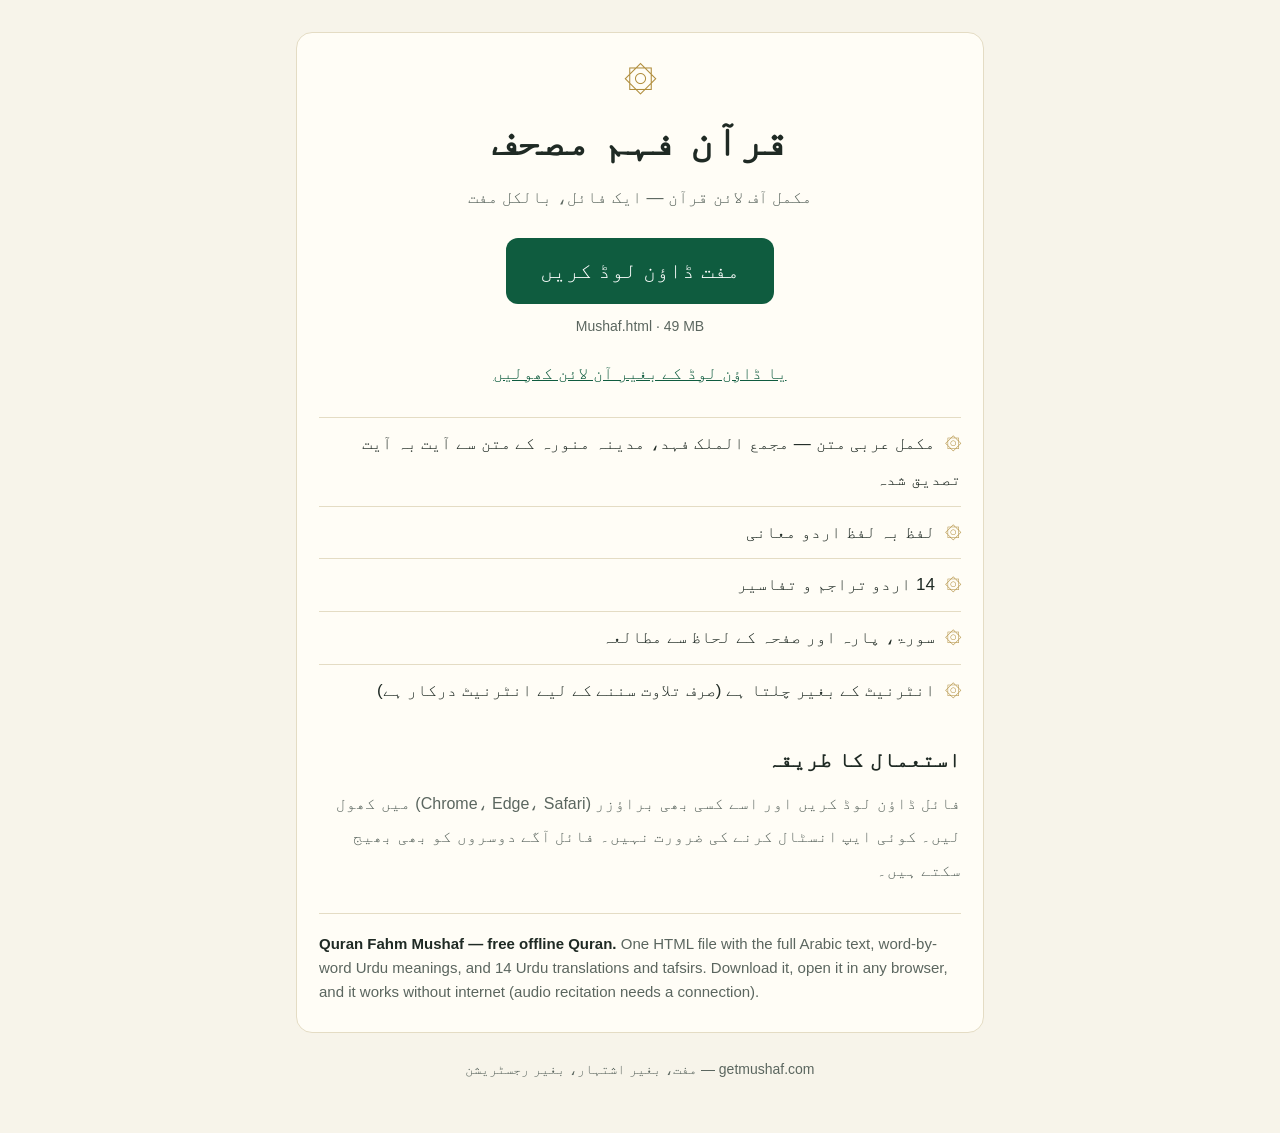
==== index.html @ 1635c7e1 "Publish Quran Fahm Mushaf site" ====
<!doctype html>
<html lang="ur" dir="rtl">
<head>
<meta charset="utf-8">
<meta name="viewport" content="width=device-width, initial-scale=1">
<title>قرآن فہم مصحف — مفت ڈاؤن لوڈ | Get Mushaf</title>
<meta name="description" content="مکمل آف لائن قرآن: عربی متن، لفظ بہ لفظ اردو معانی، اور 14 اردو تراجم و تفاسیر۔ ایک فائل، بالکل مفت۔ Free offline Quran Mushaf with Urdu word-by-word meanings and translations.">
<meta property="og:title" content="قرآن فہم مصحف — مفت ڈاؤن لوڈ">
<meta property="og:description" content="مکمل آف لائن قرآن: عربی متن، لفظ بہ لفظ اردو معانی، 14 تراجم و تفاسیر۔ ایک فائل، بالکل مفت۔">
<meta property="og:url" content="https://getmushaf.com/">
<style>
  :root { --bg:#f7f4ea; --card:#fffdf6; --ink:#1f2a24; --muted:#5b665f; --green:#0f5c3f; --green-d:#0a4530; --gold:#b08d3c; --line:#e4dcc4; }
  @media (prefers-color-scheme: dark) {
    :root { --bg:#0f1512; --card:#17201b; --ink:#ecebe3; --muted:#a3ada6; --green:#2f9a6e; --green-d:#268059; --gold:#d1b064; --line:#2a352f; }
  }
  * { box-sizing: border-box; }
  body { margin:0; background:var(--bg); color:var(--ink); font-family:"Noto Nastaliq Urdu","Jameel Noori Nastaleeq","Segoe UI",Tahoma,sans-serif; line-height:2.1; }
  main { max-width:720px; margin:0 auto; padding:32px 16px 48px; }
  .card { background:var(--card); border:1px solid var(--line); border-radius:16px; padding:28px 22px; text-align:center; }
  .mark { color:var(--gold); font-size:34px; line-height:1; }
  h1 { font-size:clamp(28px,6vw,42px); margin:10px 0 4px; line-height:1.7; }
  .sub { color:var(--muted); margin:0 0 22px; font-size:17px; }
  .btn { display:inline-block; background:var(--green); color:#fff; text-decoration:none; font-size:22px; padding:10px 34px; border-radius:12px; }
  .btn:hover, .btn:focus { background:var(--green-d); }
  .alt { display:block; margin-top:14px; color:var(--green); font-size:17px; }
  .size { color:var(--muted); font-size:14px; margin-top:8px; font-family:"Segoe UI",Tahoma,sans-serif; direction:ltr; }
  ul { list-style:none; padding:0; margin:26px 0 0; text-align:right; }
  li { padding:8px 0; border-top:1px solid var(--line); font-size:17px; }
  li::before { content:"۞"; color:var(--gold); margin-inline-end:10px; }
  .how { margin-top:22px; text-align:right; }
  .how h2 { font-size:21px; margin:0 0 4px; }
  .how p { margin:0; color:var(--muted); font-size:16px; }
  .en { direction:ltr; text-align:left; font-family:"Segoe UI",Tahoma,sans-serif; line-height:1.6; color:var(--muted); font-size:15px; margin-top:26px; border-top:1px solid var(--line); padding-top:18px; }
  .en strong { color:var(--ink); }
  footer { text-align:center; color:var(--muted); font-size:14px; margin-top:22px; }
</style>
</head>
<body>
<main>
  <div class="card">
    <div class="mark">۞</div>
    <h1>قرآن فہم مصحف</h1>
    <p class="sub">مکمل آف لائن قرآن — ایک فائل، بالکل مفت</p>

    <a class="btn" href="Mushaf.html" download="Mushaf.html">مفت ڈاؤن لوڈ کریں</a>
    <div class="size">Mushaf.html · 49 MB</div>
    <a class="alt" href="Mushaf.html">یا ڈاؤن لوڈ کے بغیر آن لائن کھولیں</a>

    <ul>
      <li>مکمل عربی متن — مجمع الملک فہد، مدینہ منورہ کے متن سے آیت بہ آیت تصدیق شدہ</li>
      <li>لفظ بہ لفظ اردو معانی</li>
      <li>14 اردو تراجم و تفاسیر</li>
      <li>سورۃ، پارہ اور صفحہ کے لحاظ سے مطالعہ</li>
      <li>انٹرنیٹ کے بغیر چلتا ہے (صرف تلاوت سننے کے لیے انٹرنیٹ درکار ہے)</li>
    </ul>

    <div class="how">
      <h2>استعمال کا طریقہ</h2>
      <p>فائل ڈاؤن لوڈ کریں اور اسے کسی بھی براؤزر (Chrome، Edge، Safari) میں کھول لیں۔ کوئی ایپ انسٹال کرنے کی ضرورت نہیں۔ فائل آگے دوسروں کو بھی بھیج سکتے ہیں۔</p>
    </div>

    <div class="en">
      <strong>Quran Fahm Mushaf — free offline Quran.</strong>
      One HTML file with the full Arabic text, word-by-word Urdu meanings, and 14 Urdu translations and tafsirs.
      Download it, open it in any browser, and it works without internet (audio recitation needs a connection).
    </div>
  </div>
  <footer>getmushaf.com — مفت، بغیر اشتہار، بغیر رجسٹریشن</footer>
</main>
</body>
</html>
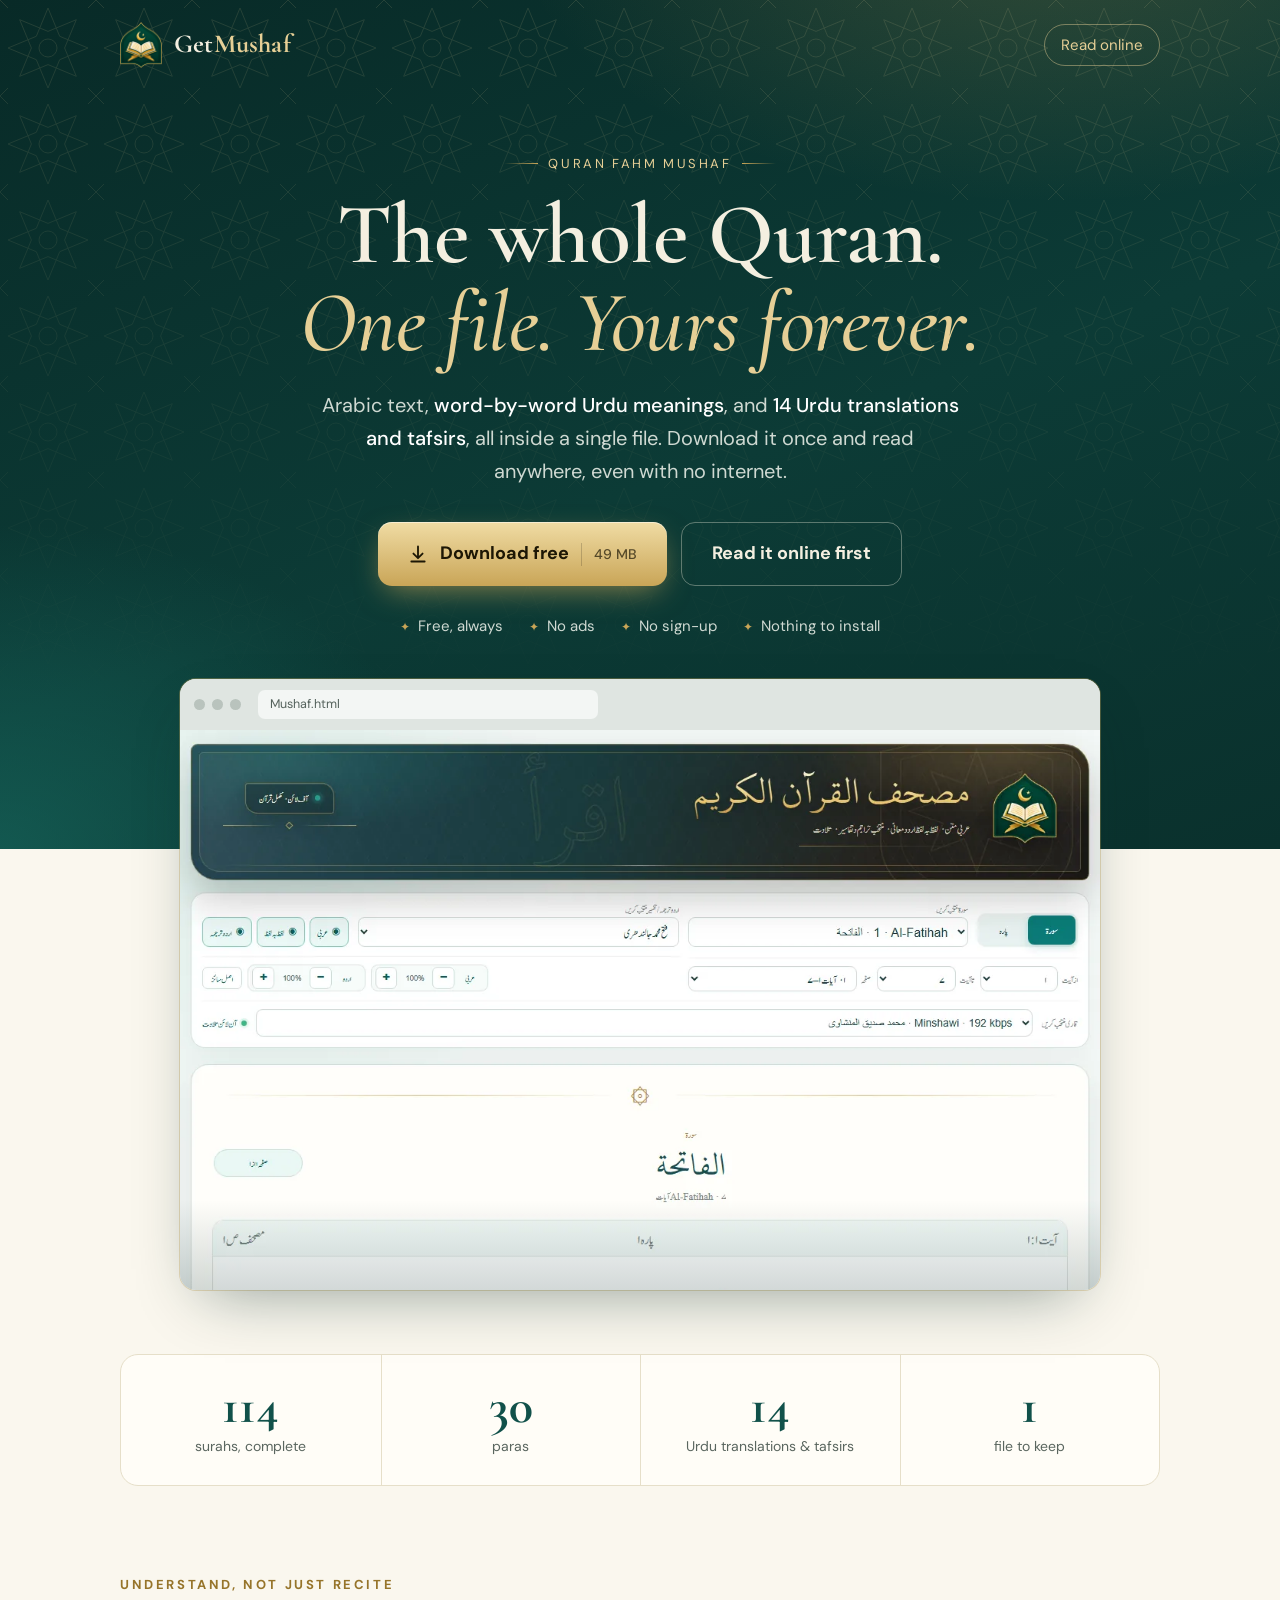
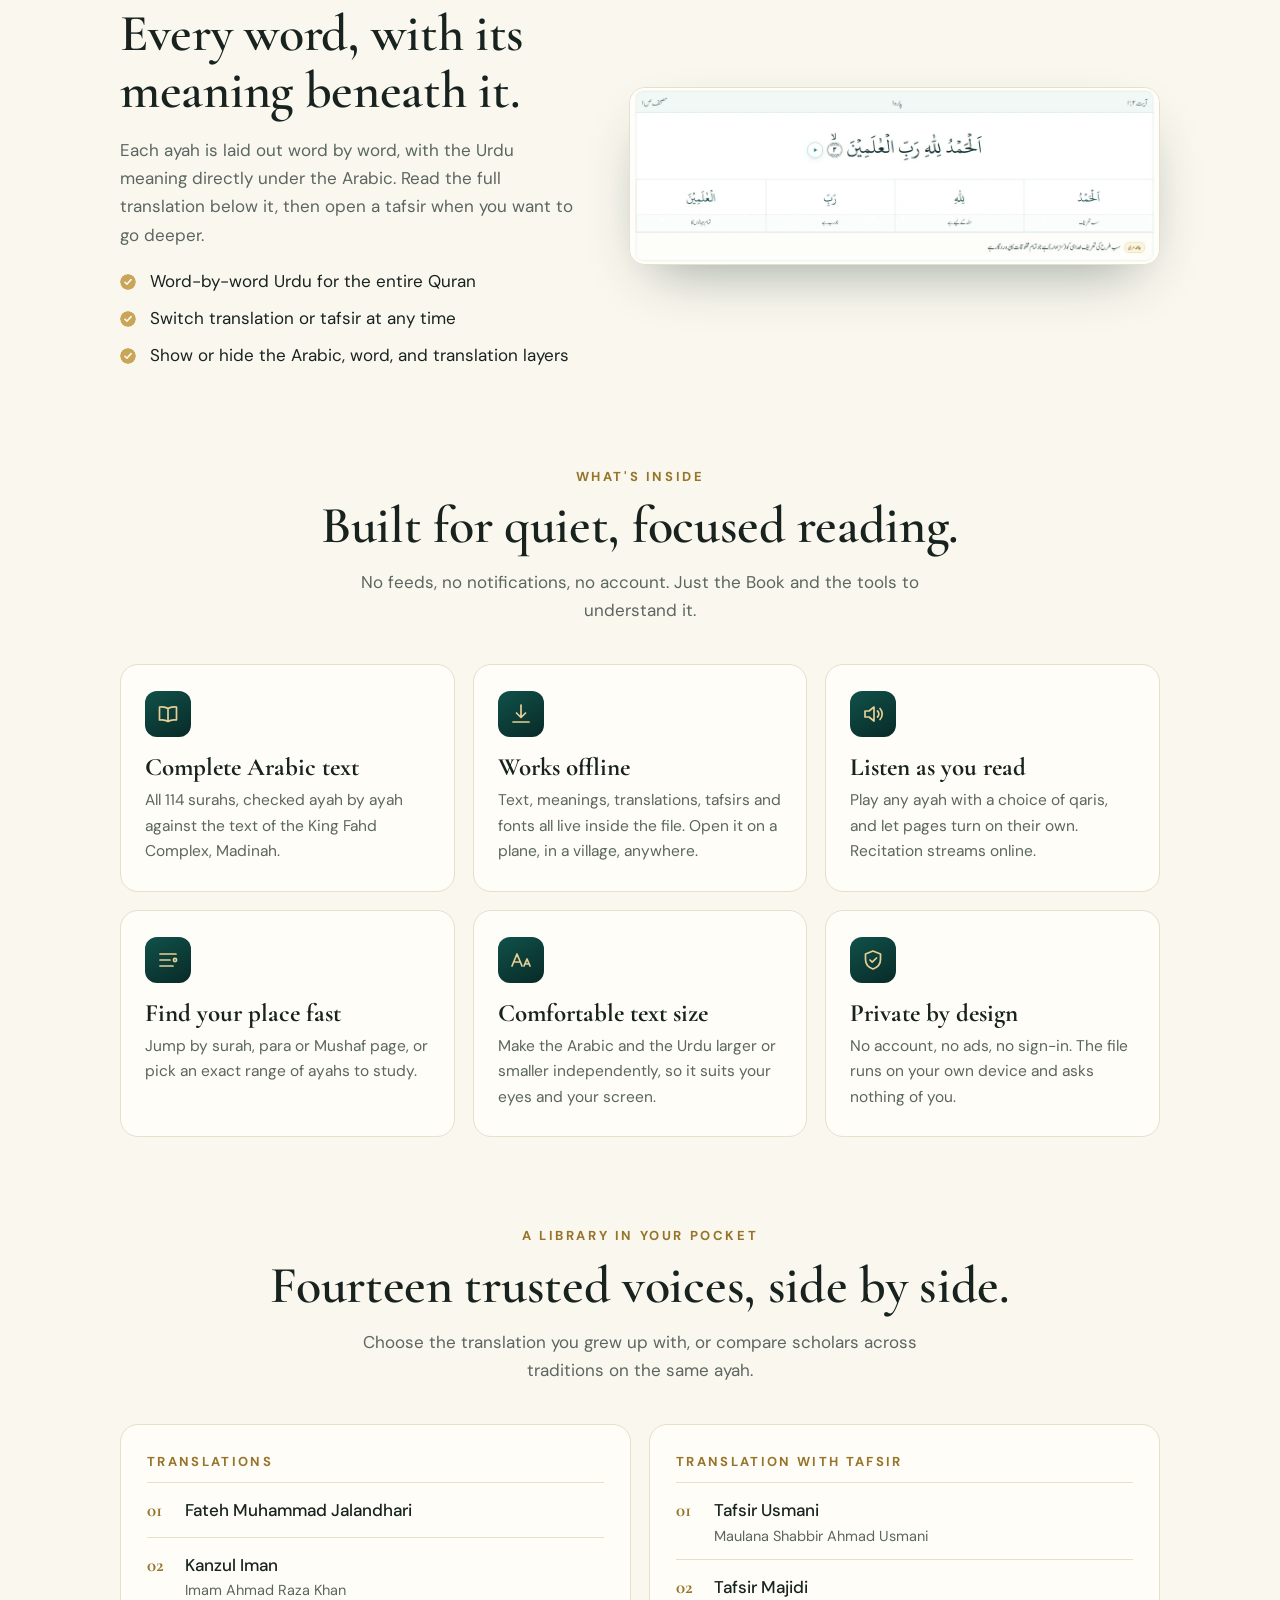
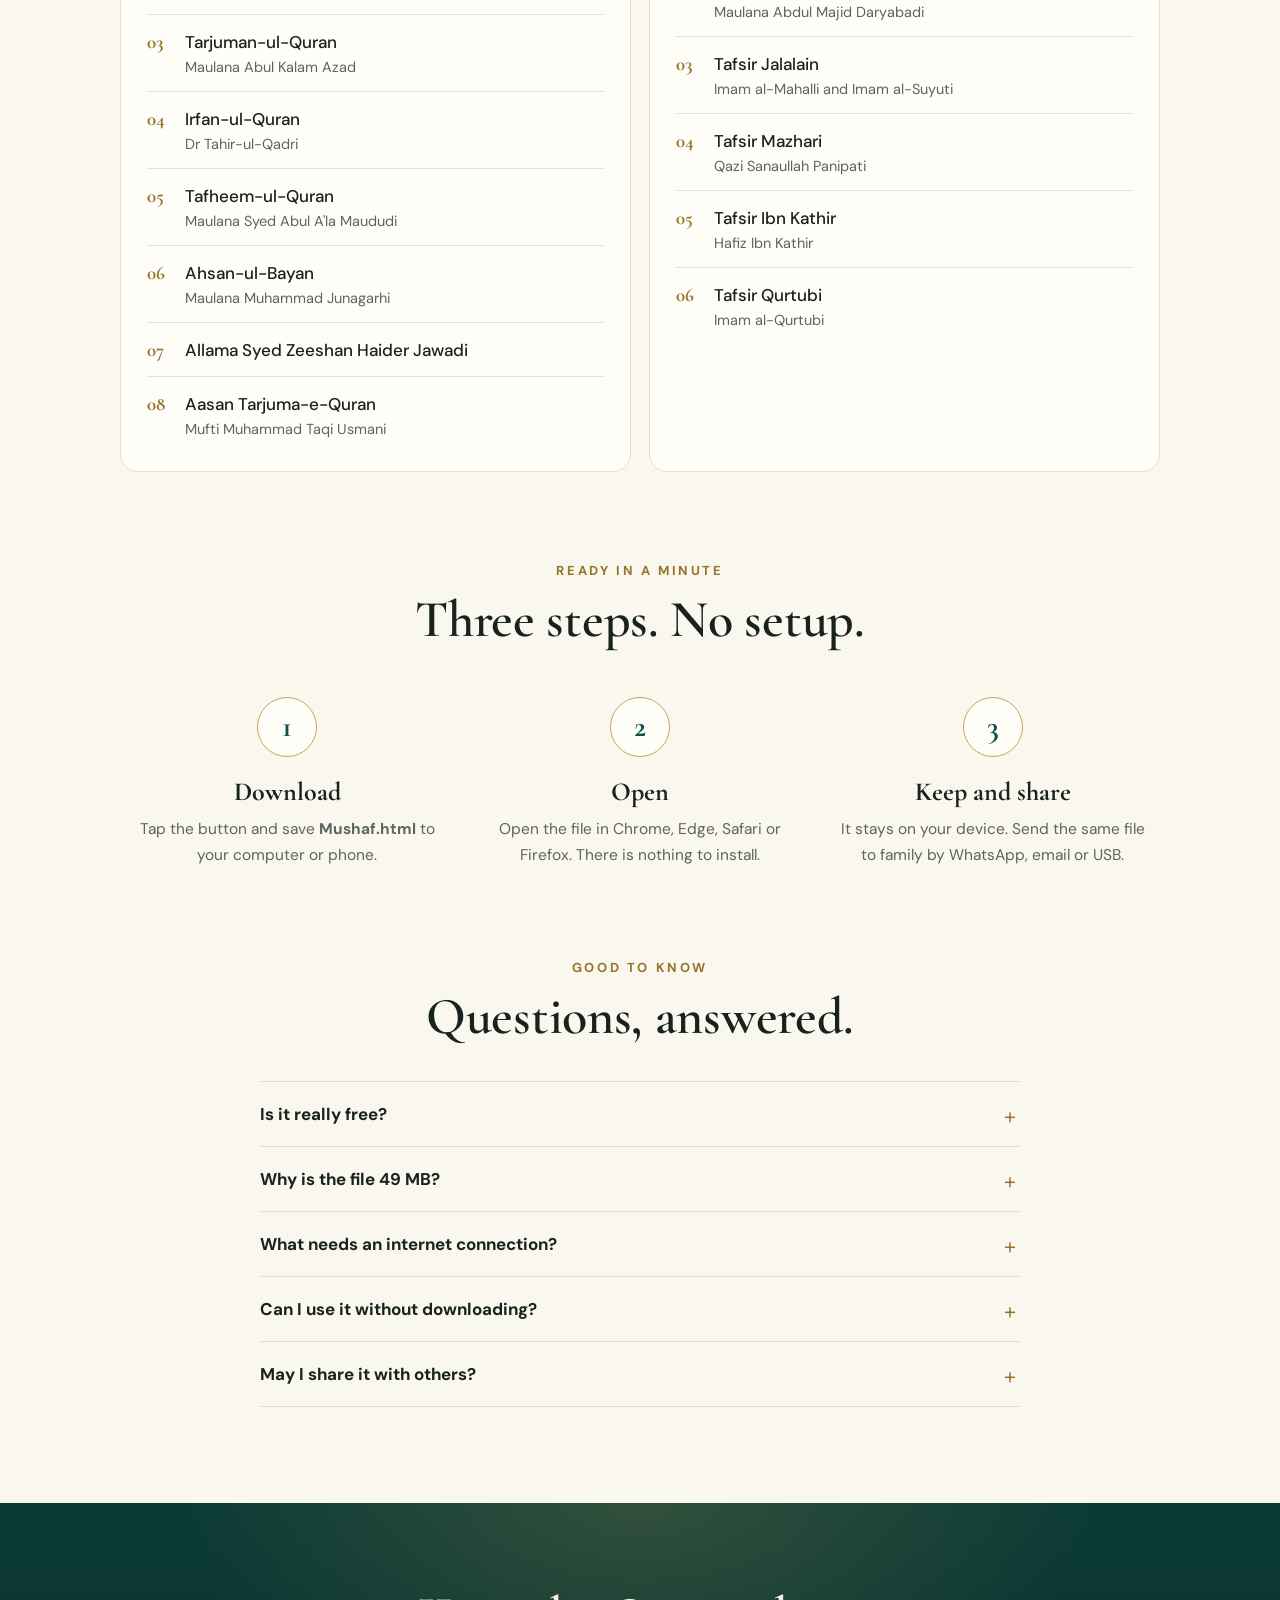
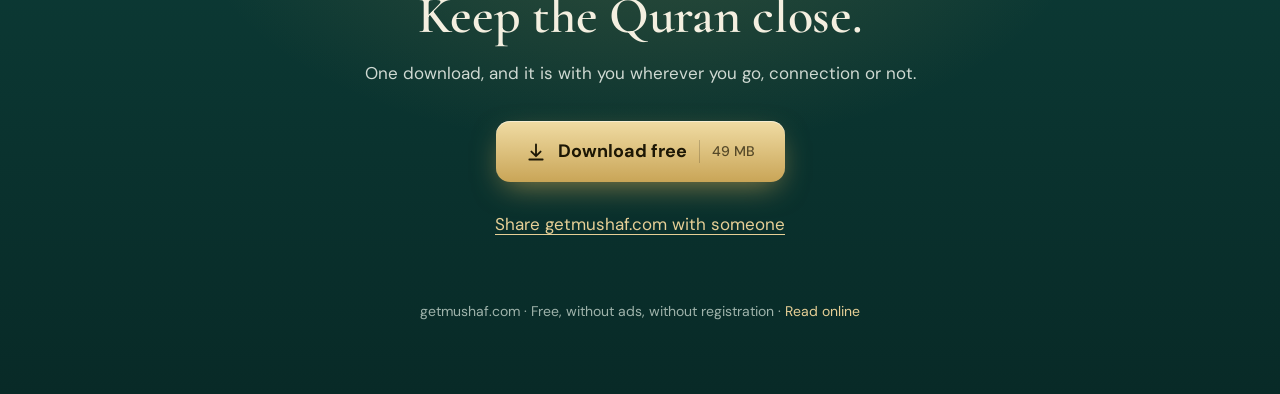
==== commit c96c4268: "Redesign landing page in English with app screenshots" ====
--- a/index.html
+++ b/index.html
@@ -1,71 +1,393 @@
 <!doctype html>
-<html lang="ur" dir="rtl">
+<html lang="en">
 <head>
 <meta charset="utf-8">
 <meta name="viewport" content="width=device-width, initial-scale=1">
-<title>قرآن فہم مصحف — مفت ڈاؤن لوڈ | Get Mushaf</title>
-<meta name="description" content="مکمل آف لائن قرآن: عربی متن، لفظ بہ لفظ اردو معانی، اور 14 اردو تراجم و تفاسیر۔ ایک فائل، بالکل مفت۔ Free offline Quran Mushaf with Urdu word-by-word meanings and translations.">
-<meta property="og:title" content="قرآن فہم مصحف — مفت ڈاؤن لوڈ">
-<meta property="og:description" content="مکمل آف لائن قرآن: عربی متن، لفظ بہ لفظ اردو معانی، 14 تراجم و تفاسیر۔ ایک فائل، بالکل مفت۔">
+<title>Get Mushaf — The complete Quran with Urdu, in one free offline file</title>
+<meta name="description" content="Free offline Quran: full Arabic text, word-by-word Urdu meanings, and 14 Urdu translations and tafsirs in a single file. Download once, open in any browser. No ads, no sign-up.">
+<link rel="canonical" href="https://getmushaf.com/">
+<link rel="icon" type="image/png" href="assets/favicon.png">
+<meta name="theme-color" content="#0c3b36">
+<meta property="og:type" content="website">
+<meta property="og:site_name" content="Get Mushaf">
+<meta property="og:title" content="The complete Quran with Urdu, in one free offline file">
+<meta property="og:description" content="Arabic text, word-by-word Urdu meanings, 14 Urdu translations and tafsirs. Download once, read anywhere. No ads, no sign-up.">
 <meta property="og:url" content="https://getmushaf.com/">
+<meta property="og:image" content="https://getmushaf.com/assets/og.jpg">
+<meta name="twitter:card" content="summary_large_image">
+<link rel="preconnect" href="https://fonts.googleapis.com">
+<link rel="preconnect" href="https://fonts.gstatic.com" crossorigin>
+<link href="https://fonts.googleapis.com/css2?family=Cormorant+Garamond:ital,wght@0,500;0,600;0,700;1,500&family=DM+Sans:opsz,wght@9..40,400;9..40,500;9..40,700&display=swap" rel="stylesheet">
+<script type="application/ld+json">
+{"@context":"https://schema.org","@type":"SoftwareApplication","name":"Quran Fahm Mushaf","applicationCategory":"EducationalApplication","operatingSystem":"Any (web browser)","offers":{"@type":"Offer","price":"0","priceCurrency":"USD"},"url":"https://getmushaf.com/","downloadUrl":"https://getmushaf.com/Mushaf.html","fileSize":"49MB","inLanguage":["ar","ur"],"description":"Complete offline Quran in a single HTML file: Arabic text, word-by-word Urdu meanings, and 14 Urdu translations and tafsirs."}
+</script>
 <style>
-  :root { --bg:#f7f4ea; --card:#fffdf6; --ink:#1f2a24; --muted:#5b665f; --green:#0f5c3f; --green-d:#0a4530; --gold:#b08d3c; --line:#e4dcc4; }
+  :root {
+    --teal-900:#082a27; --teal-800:#0c3b36; --teal-700:#11514a; --teal-600:#17695f;
+    --gold:#c9a557; --gold-soft:#e6cf96; --gold-deep:#96742a;
+    --bg:#faf7ee; --card:#fffdf7; --ink:#18231f; --muted:#5a665f; --line:#e6dfc9;
+    --accent:#11514a; --shadow:0 24px 60px -24px rgba(8,42,39,.45);
+    --display:"Cormorant Garamond",Georgia,"Times New Roman",serif;
+    --body:"DM Sans","Segoe UI",system-ui,sans-serif;
+  }
   @media (prefers-color-scheme: dark) {
-    :root { --bg:#0f1512; --card:#17201b; --ink:#ecebe3; --muted:#a3ada6; --green:#2f9a6e; --green-d:#268059; --gold:#d1b064; --line:#2a352f; }
-  }
-  * { box-sizing: border-box; }
-  body { margin:0; background:var(--bg); color:var(--ink); font-family:"Noto Nastaliq Urdu","Jameel Noori Nastaleeq","Segoe UI",Tahoma,sans-serif; line-height:2.1; }
-  main { max-width:720px; margin:0 auto; padding:32px 16px 48px; }
-  .card { background:var(--card); border:1px solid var(--line); border-radius:16px; padding:28px 22px; text-align:center; }
-  .mark { color:var(--gold); font-size:34px; line-height:1; }
-  h1 { font-size:clamp(28px,6vw,42px); margin:10px 0 4px; line-height:1.7; }
-  .sub { color:var(--muted); margin:0 0 22px; font-size:17px; }
-  .btn { display:inline-block; background:var(--green); color:#fff; text-decoration:none; font-size:22px; padding:10px 34px; border-radius:12px; }
-  .btn:hover, .btn:focus { background:var(--green-d); }
-  .alt { display:block; margin-top:14px; color:var(--green); font-size:17px; }
-  .size { color:var(--muted); font-size:14px; margin-top:8px; font-family:"Segoe UI",Tahoma,sans-serif; direction:ltr; }
-  ul { list-style:none; padding:0; margin:26px 0 0; text-align:right; }
-  li { padding:8px 0; border-top:1px solid var(--line); font-size:17px; }
-  li::before { content:"۞"; color:var(--gold); margin-inline-end:10px; }
-  .how { margin-top:22px; text-align:right; }
-  .how h2 { font-size:21px; margin:0 0 4px; }
-  .how p { margin:0; color:var(--muted); font-size:16px; }
-  .en { direction:ltr; text-align:left; font-family:"Segoe UI",Tahoma,sans-serif; line-height:1.6; color:var(--muted); font-size:15px; margin-top:26px; border-top:1px solid var(--line); padding-top:18px; }
-  .en strong { color:var(--ink); }
-  footer { text-align:center; color:var(--muted); font-size:14px; margin-top:22px; }
+    :root { --bg:#0b1513; --card:#111e1b; --ink:#ece8da; --muted:#9fada6; --line:#22332f; --accent:#6fc7b4; --gold-deep:#d8b96e; --shadow:0 24px 60px -24px rgba(0,0,0,.8); }
+  }
+  * { box-sizing:border-box; }
+  html { scroll-behavior:smooth; }
+  body { margin:0; background:var(--bg); color:var(--ink); font-family:var(--body); font-size:17px; line-height:1.65; -webkit-font-smoothing:antialiased; }
+  img { max-width:100%; height:auto; display:block; }
+  a { color:inherit; }
+  .wrap { max-width:1080px; margin:0 auto; padding:0 20px; }
+
+  /* ---------- hero ---------- */
+  .hero { position:relative; color:#f4efe0; background:
+      radial-gradient(900px 480px at 82% -10%, rgba(201,165,87,.22), transparent 60%),
+      radial-gradient(700px 500px at 0% 100%, rgba(23,105,95,.65), transparent 65%),
+      linear-gradient(160deg, var(--teal-900), var(--teal-800) 55%, #0a312d);
+    overflow:hidden; padding-bottom:210px; }
+  .hero::before { content:""; position:absolute; inset:0; opacity:.13; pointer-events:none;
+    background-image:url("data:image/svg+xml,%3Csvg xmlns='http://www.w3.org/2000/svg' width='96' height='96' viewBox='0 0 96 96'%3E%3Cg fill='none' stroke='%23e6cf96' stroke-width='1'%3E%3Cpath d='M48 8l11.7 28.3L88 48 59.7 59.7 48 88 36.3 59.7 8 48l28.3-11.7z'/%3E%3Cpath d='M19.7 19.7L48 31.4l28.3-11.7L64.6 48l11.7 28.3L48 64.6 19.7 76.3 31.4 48z'/%3E%3Ccircle cx='48' cy='48' r='9'/%3E%3Cpath d='M0 0l8 8M96 0l-8 8M0 96l8-8M96 96l-8-8'/%3E%3C/g%3E%3C/svg%3E");
+    -webkit-mask-image:linear-gradient(180deg,#000 0%,transparent 85%); mask-image:linear-gradient(180deg,#000 0%,transparent 85%); }
+  .nav { position:relative; display:flex; align-items:center; justify-content:space-between; padding:22px 0; }
+  .logo { display:flex; align-items:center; gap:12px; text-decoration:none; font-family:var(--display); font-size:26px; font-weight:700; letter-spacing:.2px; }
+  .logo img { width:42px; height:auto; }
+  .logo span b { color:var(--gold-soft); font-weight:700; }
+  .nav a.mini { font-size:15px; text-decoration:none; color:var(--gold-soft); border:1px solid rgba(230,207,150,.45); padding:8px 16px; border-radius:999px; transition:background .2s,color .2s; }
+  .nav a.mini:hover { background:var(--gold-soft); color:var(--teal-900); }
+
+  .hero-body { position:relative; text-align:center; padding:54px 0 0; max-width:820px; margin:0 auto; }
+  .kicker { display:inline-flex; align-items:center; gap:10px; font-size:13px; letter-spacing:.2em; text-transform:uppercase; color:var(--gold-soft); margin-bottom:18px; }
+  .kicker::before, .kicker::after { content:""; width:34px; height:1px; background:linear-gradient(90deg,transparent,var(--gold)); }
+  .kicker::after { transform:scaleX(-1); }
+  h1 { font-family:var(--display); font-weight:600; font-size:clamp(44px,8.4vw,86px); line-height:1.02; margin:0; letter-spacing:-.5px; }
+  h1 em { font-style:italic; font-weight:500; color:var(--gold-soft); }
+  .lede { font-size:clamp(17px,2.2vw,20px); color:#cfd9d2; max-width:640px; margin:22px auto 0; }
+  .lede strong { color:#fff; font-weight:500; }
+
+  .cta { display:flex; flex-wrap:wrap; gap:14px; justify-content:center; margin-top:34px; }
+  .btn { display:inline-flex; align-items:center; gap:12px; text-decoration:none; font-weight:700; font-size:18px; padding:16px 30px; border-radius:14px; transition:transform .15s, box-shadow .2s, background .2s; }
+  .btn:active { transform:translateY(1px); }
+  .btn.gold { color:#1d1705; background:linear-gradient(180deg,#f0dca4,var(--gold)); box-shadow:0 10px 30px -8px rgba(201,165,87,.7), inset 0 1px 0 rgba(255,255,255,.5); }
+  .btn.gold:hover { transform:translateY(-2px); box-shadow:0 16px 36px -8px rgba(201,165,87,.85), inset 0 1px 0 rgba(255,255,255,.5); }
+  .btn.gold small { font-weight:500; font-size:14px; opacity:.7; border-left:1px solid rgba(0,0,0,.25); padding-left:12px; }
+  .btn.ghost { color:#f4efe0; border:1px solid rgba(244,239,224,.35); }
+  .btn.ghost:hover { background:rgba(244,239,224,.1); }
+  .btn svg { width:20px; height:20px; flex:none; }
+  .btn:focus-visible, a:focus-visible, button:focus-visible, summary:focus-visible { outline:3px solid var(--gold); outline-offset:3px; }
+
+  .trust { list-style:none; display:flex; flex-wrap:wrap; justify-content:center; gap:8px 26px; padding:0; margin:28px 0 0; font-size:15px; color:#cfd9d2; }
+  .trust li::before { content:"✦"; color:var(--gold); margin-right:8px; font-size:12px; }
+
+  /* ---------- screenshot ---------- */
+  .shot { position:relative; margin:-170px auto 0; max-width:960px; padding:0 20px; }
+  .frame { border-radius:16px; overflow:hidden; background:#e9edea; box-shadow:var(--shadow), 0 0 0 1px rgba(201,165,87,.35); }
+  .bar { display:flex; align-items:center; gap:7px; padding:11px 14px; background:#dfe5e1; }
+  .bar i { width:11px; height:11px; border-radius:50%; background:#b9c3bd; }
+  .bar span { margin-left:10px; flex:1; max-width:340px; font-size:12.5px; color:#55625c; background:#f3f6f4; border-radius:7px; padding:4px 12px; white-space:nowrap; overflow:hidden; text-overflow:ellipsis; }
+  .frame .view { max-height:560px; overflow:hidden; position:relative; }
+  .frame .view::after { content:""; position:absolute; left:0; right:0; bottom:0; height:90px; background:linear-gradient(transparent, rgba(8,42,39,.18)); }
+
+  /* ---------- sections ---------- */
+  section { padding:88px 0 0; }
+  .eyebrow { font-size:13px; letter-spacing:.2em; text-transform:uppercase; color:var(--gold-deep); font-weight:700; }
+  h2 { font-family:var(--display); font-weight:600; font-size:clamp(34px,5vw,52px); line-height:1.1; margin:10px 0 14px; letter-spacing:-.3px; }
+  .intro { color:var(--muted); max-width:620px; margin:0; }
+  .center { text-align:center; } .center .intro { margin:0 auto; }
+
+  .numbers { display:grid; grid-template-columns:repeat(4,1fr); gap:0; margin-top:64px; border:1px solid var(--line); border-radius:18px; background:var(--card); overflow:hidden; }
+  .numbers div { padding:26px 12px; text-align:center; border-left:1px solid var(--line); }
+  .numbers div:first-child { border-left:0; }
+  .numbers b { display:block; font-family:var(--display); font-size:clamp(34px,5vw,50px); font-weight:700; line-height:1; color:var(--accent); }
+  .numbers span { font-size:14px; color:var(--muted); }
+
+  .split { display:grid; grid-template-columns:1fr 1.15fr; gap:48px; align-items:center; }
+  .split .pic { border-radius:16px; overflow:hidden; border:1px solid var(--line); box-shadow:var(--shadow); background:#fff; }
+  .split p { color:var(--muted); }
+  .ticks { list-style:none; padding:0; margin:18px 0 0; }
+  .ticks li { padding-left:30px; position:relative; margin:9px 0; }
+  .ticks li::before { content:""; position:absolute; left:0; top:.42em; width:16px; height:16px; border-radius:50%; background:var(--gold); -webkit-mask:url("data:image/svg+xml,%3Csvg xmlns='http://www.w3.org/2000/svg' viewBox='0 0 16 16'%3E%3Cpath d='M8 0a8 8 0 100 16A8 8 0 008 0zm3.7 6.2l-4.2 4.6a.8.8 0 01-1.1 0L4.3 8.7a.8.8 0 011.1-1.1l1.5 1.5 3.6-4a.8.8 0 011.2 1.1z'/%3E%3C/svg%3E") center/contain no-repeat; mask:url("data:image/svg+xml,%3Csvg xmlns='http://www.w3.org/2000/svg' viewBox='0 0 16 16'%3E%3Cpath d='M8 0a8 8 0 100 16A8 8 0 008 0zm3.7 6.2l-4.2 4.6a.8.8 0 01-1.1 0L4.3 8.7a.8.8 0 011.1-1.1l1.5 1.5 3.6-4a.8.8 0 011.2 1.1z'/%3E%3C/svg%3E") center/contain no-repeat; }
+
+  .grid { display:grid; grid-template-columns:repeat(3,1fr); gap:18px; margin-top:40px; }
+  .feat { background:var(--card); border:1px solid var(--line); border-radius:18px; padding:26px 24px; transition:transform .2s, border-color .2s; }
+  .feat:hover { transform:translateY(-3px); border-color:var(--gold); }
+  .feat .ico { width:46px; height:46px; border-radius:12px; display:grid; place-items:center; background:linear-gradient(150deg,var(--teal-700),var(--teal-900)); color:var(--gold-soft); margin-bottom:16px; }
+  .feat .ico svg { width:24px; height:24px; }
+  .feat h3 { font-family:var(--display); font-size:25px; font-weight:700; line-height:1.15; margin:0 0 6px; }
+  .feat p { margin:0; color:var(--muted); font-size:15.5px; }
+
+  .library { margin-top:40px; display:grid; grid-template-columns:1fr 1fr; gap:18px; }
+  .shelf { background:var(--card); border:1px solid var(--line); border-radius:18px; padding:26px 26px 18px; }
+  .shelf h3 { font-size:13px; letter-spacing:.18em; text-transform:uppercase; color:var(--gold-deep); margin:0 0 10px; }
+  .shelf ol { list-style:none; padding:0; margin:0; counter-reset:n; }
+  .shelf li { counter-increment:n; display:flex; gap:14px; padding:11px 0; border-top:1px solid var(--line); align-items:baseline; }
+  .shelf li::before { content:counter(n, decimal-leading-zero); font-family:var(--display); font-size:19px; color:var(--gold-deep); font-weight:700; min-width:24px; }
+  .shelf li b { font-weight:500; }
+  .shelf li span { color:var(--muted); font-size:14.5px; display:block; }
+
+  .steps { display:grid; grid-template-columns:repeat(3,1fr); gap:18px; margin-top:40px; counter-reset:s; }
+  .step { counter-increment:s; padding:8px 6px 0; text-align:center; }
+  .step::before { content:counter(s); display:grid; place-items:center; width:58px; height:58px; margin:0 auto 14px; border-radius:50%; font-family:var(--display); font-size:30px; font-weight:700; color:var(--accent); border:1.5px solid var(--gold); background:var(--card); }
+  .step h3 { font-family:var(--display); font-size:26px; margin:0 0 4px; }
+  .step p { margin:0; color:var(--muted); font-size:15.5px; }
+
+  .faq { max-width:760px; margin:36px auto 0; }
+  details { border-top:1px solid var(--line); }
+  details:last-child { border-bottom:1px solid var(--line); }
+  summary { cursor:pointer; list-style:none; padding:18px 36px 18px 0; font-weight:700; position:relative; }
+  summary::-webkit-details-marker { display:none; }
+  summary::after { content:"+"; position:absolute; right:4px; top:50%; transform:translateY(-50%); font-family:var(--display); font-size:30px; color:var(--gold-deep); line-height:1; }
+  details[open] summary::after { content:"–"; }
+  details p { margin:0 0 20px; color:var(--muted); }
+
+  /* ---------- closing ---------- */
+  .closing { margin-top:96px; color:#f4efe0; text-align:center; padding:84px 0 70px; position:relative; overflow:hidden;
+    background:radial-gradient(700px 380px at 50% 0%, rgba(201,165,87,.2), transparent 65%), linear-gradient(180deg,var(--teal-800),var(--teal-900)); }
+  .closing h2 { margin-top:0; }
+  .closing p { color:#cfd9d2; max-width:560px; margin:0 auto; }
+  .share { background:none; border:0; font:inherit; cursor:pointer; color:var(--gold-soft); text-decoration:underline; text-underline-offset:4px; margin-top:22px; padding:6px; }
+  footer { margin-top:56px; font-size:14px; color:#9fb3ab; }
+  footer a { color:var(--gold-soft); text-decoration:none; }
+
+  @media (prefers-reduced-motion:no-preference) {
+    .rise { opacity:0; transform:translateY(18px); animation:rise .8s cubic-bezier(.2,.7,.2,1) forwards; }
+    .rise.d1 { animation-delay:.08s } .rise.d2 { animation-delay:.18s } .rise.d3 { animation-delay:.28s } .rise.d4 { animation-delay:.4s } .rise.d5 { animation-delay:.55s }
+    @keyframes rise { to { opacity:1; transform:none; } }
+  }
+  @media (max-width:860px) {
+    .split { grid-template-columns:1fr; gap:28px; }
+    .grid { grid-template-columns:1fr 1fr; }
+    .library, .steps { grid-template-columns:1fr; }
+    .steps { gap:30px; }
+  }
+  @media (max-width:560px) {
+    body { font-size:16px; }
+    .wrap { padding:0 16px; }
+    .hero { padding-bottom:120px; }
+    .hero-body { padding-top:30px; }
+    .shot { margin-top:-90px; padding:0 16px; }
+    .frame .view { max-height:300px; }
+    .btn { width:100%; justify-content:center; }
+    .grid { grid-template-columns:1fr; }
+    .numbers { grid-template-columns:1fr 1fr; }
+    .numbers div:nth-child(3) { border-left:0; }
+    .numbers div:nth-child(n+3) { border-top:1px solid var(--line); }
+    section { padding-top:64px; }
+    .logo { font-size:22px; } .logo img { width:36px; }
+  }
 </style>
 </head>
 <body>
+
+<header class="hero">
+  <div class="wrap">
+    <nav class="nav">
+      <a class="logo" href="/"><img src="assets/logo.png" alt="" width="42" height="46"><span>Get<b>Mushaf</b></span></a>
+      <a class="mini" href="Mushaf.html">Read online</a>
+    </nav>
+
+    <div class="hero-body">
+      <div class="kicker rise">Quran Fahm Mushaf</div>
+      <h1 class="rise d1">The whole Quran.<br><em>One file. Yours forever.</em></h1>
+      <p class="lede rise d2">Arabic text, <strong>word-by-word Urdu meanings</strong>, and <strong>14 Urdu translations and tafsirs</strong>, all inside a single file. Download it once and read anywhere, even with no internet.</p>
+
+      <div class="cta rise d3">
+        <a class="btn gold" href="Mushaf.html" download="Mushaf.html">
+          <svg viewBox="0 0 24 24" fill="none" stroke="currentColor" stroke-width="2.2" stroke-linecap="round" stroke-linejoin="round" aria-hidden="true"><path d="M12 3v13M6.5 11.5 12 17l5.5-5.5M4 21h16"/></svg>
+          Download free <small>49 MB</small>
+        </a>
+        <a class="btn ghost" href="Mushaf.html">Read it online first</a>
+      </div>
+
+      <ul class="trust rise d4">
+        <li>Free, always</li>
+        <li>No ads</li>
+        <li>No sign-up</li>
+        <li>Nothing to install</li>
+      </ul>
+    </div>
+  </div>
+</header>
+
+<div class="shot rise d5">
+  <div class="frame">
+    <div class="bar"><i></i><i></i><i></i><span>Mushaf.html</span></div>
+    <div class="view"><img src="assets/app.webp" width="1200" height="1400" alt="The Mushaf open in a browser: Surah Al-Fatihah with Arabic text, a word-by-word Urdu table, and the Urdu translation under each ayah."></div>
+  </div>
+</div>
+
 <main>
-  <div class="card">
-    <div class="mark">۞</div>
-    <h1>قرآن فہم مصحف</h1>
-    <p class="sub">مکمل آف لائن قرآن — ایک فائل، بالکل مفت</p>
-
-    <a class="btn" href="Mushaf.html" download="Mushaf.html">مفت ڈاؤن لوڈ کریں</a>
-    <div class="size">Mushaf.html · 49 MB</div>
-    <a class="alt" href="Mushaf.html">یا ڈاؤن لوڈ کے بغیر آن لائن کھولیں</a>
-
-    <ul>
-      <li>مکمل عربی متن — مجمع الملک فہد، مدینہ منورہ کے متن سے آیت بہ آیت تصدیق شدہ</li>
-      <li>لفظ بہ لفظ اردو معانی</li>
-      <li>14 اردو تراجم و تفاسیر</li>
-      <li>سورۃ، پارہ اور صفحہ کے لحاظ سے مطالعہ</li>
-      <li>انٹرنیٹ کے بغیر چلتا ہے (صرف تلاوت سننے کے لیے انٹرنیٹ درکار ہے)</li>
-    </ul>
-
-    <div class="how">
-      <h2>استعمال کا طریقہ</h2>
-      <p>فائل ڈاؤن لوڈ کریں اور اسے کسی بھی براؤزر (Chrome، Edge، Safari) میں کھول لیں۔ کوئی ایپ انسٹال کرنے کی ضرورت نہیں۔ فائل آگے دوسروں کو بھی بھیج سکتے ہیں۔</p>
-    </div>
-
-    <div class="en">
-      <strong>Quran Fahm Mushaf — free offline Quran.</strong>
-      One HTML file with the full Arabic text, word-by-word Urdu meanings, and 14 Urdu translations and tafsirs.
-      Download it, open it in any browser, and it works without internet (audio recitation needs a connection).
+  <div class="wrap">
+    <div class="numbers">
+      <div><b>114</b><span>surahs, complete</span></div>
+      <div><b>30</b><span>paras</span></div>
+      <div><b>14</b><span>Urdu translations &amp; tafsirs</span></div>
+      <div><b>1</b><span>file to keep</span></div>
     </div>
   </div>
-  <footer>getmushaf.com — مفت، بغیر اشتہار، بغیر رجسٹریشن</footer>
+
+  <section>
+    <div class="wrap split">
+      <div>
+        <div class="eyebrow">Understand, not just recite</div>
+        <h2>Every word, with its meaning beneath it.</h2>
+        <p>Each ayah is laid out word by word, with the Urdu meaning directly under the Arabic. Read the full translation below it, then open a tafsir when you want to go deeper.</p>
+        <ul class="ticks">
+          <li>Word-by-word Urdu for the entire Quran</li>
+          <li>Switch translation or tafsir at any time</li>
+          <li>Show or hide the Arabic, word, and translation layers</li>
+        </ul>
+      </div>
+      <div class="pic"><img src="assets/words.webp" width="1140" height="380" loading="lazy" alt="One ayah of Surah Al-Fatihah shown word by word, each Arabic word with its Urdu meaning underneath and the full Urdu translation below."></div>
+    </div>
+  </section>
+
+  <section>
+    <div class="wrap">
+      <div class="center">
+        <div class="eyebrow">What's inside</div>
+        <h2>Built for quiet, focused reading.</h2>
+        <p class="intro">No feeds, no notifications, no account. Just the Book and the tools to understand it.</p>
+      </div>
+      <div class="grid">
+        <div class="feat">
+          <div class="ico"><svg viewBox="0 0 24 24" fill="none" stroke="currentColor" stroke-width="1.7" stroke-linecap="round" stroke-linejoin="round" aria-hidden="true"><path d="M12 6.5C10 5 7 4.5 3.5 5v13c3.5-.5 6.5 0 8.5 1.5 2-1.5 5-2 8.5-1.5V5C17 4.5 14 5 12 6.5ZM12 6.5v13"/></svg></div>
+          <h3>Complete Arabic text</h3>
+          <p>All 114 surahs, checked ayah by ayah against the text of the King Fahd Complex, Madinah.</p>
+        </div>
+        <div class="feat">
+          <div class="ico"><svg viewBox="0 0 24 24" fill="none" stroke="currentColor" stroke-width="1.7" stroke-linecap="round" stroke-linejoin="round" aria-hidden="true"><path d="M12 3v12M7.5 11 12 15.5 16.5 11M4 20h16"/><path d="M3 3l18 18" opacity="0"/></svg></div>
+          <h3>Works offline</h3>
+          <p>Text, meanings, translations, tafsirs and fonts all live inside the file. Open it on a plane, in a village, anywhere.</p>
+        </div>
+        <div class="feat">
+          <div class="ico"><svg viewBox="0 0 24 24" fill="none" stroke="currentColor" stroke-width="1.7" stroke-linecap="round" stroke-linejoin="round" aria-hidden="true"><path d="M4 9v6h4l5 4V5L8 9H4ZM16.5 9a4 4 0 0 1 0 6M19 6.5a8 8 0 0 1 0 11"/></svg></div>
+          <h3>Listen as you read</h3>
+          <p>Play any ayah with a choice of qaris, and let pages turn on their own. Recitation streams online.</p>
+        </div>
+        <div class="feat">
+          <div class="ico"><svg viewBox="0 0 24 24" fill="none" stroke="currentColor" stroke-width="1.7" stroke-linecap="round" stroke-linejoin="round" aria-hidden="true"><path d="M4 6h16M4 12h10M4 18h13"/><circle cx="19" cy="12" r="1.6"/></svg></div>
+          <h3>Find your place fast</h3>
+          <p>Jump by surah, para or Mushaf page, or pick an exact range of ayahs to study.</p>
+        </div>
+        <div class="feat">
+          <div class="ico"><svg viewBox="0 0 24 24" fill="none" stroke="currentColor" stroke-width="1.7" stroke-linecap="round" stroke-linejoin="round" aria-hidden="true"><path d="M3 18 8 6l5 12M4.8 14h6.4M15 18l3-7 3 7M16 16h4"/></svg></div>
+          <h3>Comfortable text size</h3>
+          <p>Make the Arabic and the Urdu larger or smaller independently, so it suits your eyes and your screen.</p>
+        </div>
+        <div class="feat">
+          <div class="ico"><svg viewBox="0 0 24 24" fill="none" stroke="currentColor" stroke-width="1.7" stroke-linecap="round" stroke-linejoin="round" aria-hidden="true"><path d="M12 3 4.5 6v5.5c0 4.6 3 7.9 7.5 9.5 4.500-1.6 7.5-4.900 7.5-9.500V6L12 3Z"/><path d="m9 12 2.200 2.200L15.500 10"/></svg></div>
+          <h3>Private by design</h3>
+          <p>No account, no ads, no sign-in. The file runs on your own device and asks nothing of you.</p>
+        </div>
+      </div>
+    </div>
+  </section>
+
+  <section>
+    <div class="wrap">
+      <div class="center">
+        <div class="eyebrow">A library in your pocket</div>
+        <h2>Fourteen trusted voices, side by side.</h2>
+        <p class="intro">Choose the translation you grew up with, or compare scholars across traditions on the same ayah.</p>
+      </div>
+      <div class="library">
+        <div class="shelf">
+          <h3>Translations</h3>
+          <ol>
+            <li><div><b>Fateh Muhammad Jalandhari</b></div></li>
+            <li><div><b>Kanzul Iman</b><span>Imam Ahmad Raza Khan</span></div></li>
+            <li><div><b>Tarjuman-ul-Quran</b><span>Maulana Abul Kalam Azad</span></div></li>
+            <li><div><b>Irfan-ul-Quran</b><span>Dr Tahir-ul-Qadri</span></div></li>
+            <li><div><b>Tafheem-ul-Quran</b><span>Maulana Syed Abul A'la Maududi</span></div></li>
+            <li><div><b>Ahsan-ul-Bayan</b><span>Maulana Muhammad Junagarhi</span></div></li>
+            <li><div><b>Allama Syed Zeeshan Haider Jawadi</b></div></li>
+            <li><div><b>Aasan Tarjuma-e-Quran</b><span>Mufti Muhammad Taqi Usmani</span></div></li>
+          </ol>
+        </div>
+        <div class="shelf">
+          <h3>Translation with tafsir</h3>
+          <ol>
+            <li><div><b>Tafsir Usmani</b><span>Maulana Shabbir Ahmad Usmani</span></div></li>
+            <li><div><b>Tafsir Majidi</b><span>Maulana Abdul Majid Daryabadi</span></div></li>
+            <li><div><b>Tafsir Jalalain</b><span>Imam al-Mahalli and Imam al-Suyuti</span></div></li>
+            <li><div><b>Tafsir Mazhari</b><span>Qazi Sanaullah Panipati</span></div></li>
+            <li><div><b>Tafsir Ibn Kathir</b><span>Hafiz Ibn Kathir</span></div></li>
+            <li><div><b>Tafsir Qurtubi</b><span>Imam al-Qurtubi</span></div></li>
+          </ol>
+        </div>
+      </div>
+    </div>
+  </section>
+
+  <section>
+    <div class="wrap center">
+      <div class="eyebrow">Ready in a minute</div>
+      <h2>Three steps. No setup.</h2>
+      <div class="steps">
+        <div class="step"><h3>Download</h3><p>Tap the button and save <b>Mushaf.html</b> to your computer or phone.</p></div>
+        <div class="step"><h3>Open</h3><p>Open the file in Chrome, Edge, Safari or Firefox. There is nothing to install.</p></div>
+        <div class="step"><h3>Keep and share</h3><p>It stays on your device. Send the same file to family by WhatsApp, email or USB.</p></div>
+      </div>
+    </div>
+  </section>
+
+  <section>
+    <div class="wrap">
+      <div class="center">
+        <div class="eyebrow">Good to know</div>
+        <h2>Questions, answered.</h2>
+      </div>
+      <div class="faq">
+        <details>
+          <summary>Is it really free?</summary>
+          <p>Yes. There is no price, no trial, no ads and no account. Download it and it is yours to keep and to pass on.</p>
+        </details>
+        <details>
+          <summary>Why is the file 49 MB?</summary>
+          <p>Because everything is inside it: the whole Arabic text, word-by-word meanings, fourteen translations and tafsirs, and the fonts. That is what lets it work with no internet.</p>
+        </details>
+        <details>
+          <summary>What needs an internet connection?</summary>
+          <p>Only the audio recitation, which streams when you press play. Reading, meanings, translations and tafsirs all work offline.</p>
+        </details>
+        <details>
+          <summary>Can I use it without downloading?</summary>
+          <p>Yes. Choose <a href="Mushaf.html">Read it online</a> and it opens right in your browser. The first load takes a little while because the whole Mushaf arrives at once.</p>
+        </details>
+        <details>
+          <summary>May I share it with others?</summary>
+          <p>Please do. Send the file itself or simply share the address getmushaf.com.</p>
+        </details>
+      </div>
+    </div>
+  </section>
+
+  <div class="closing">
+    <div class="wrap">
+      <h2>Keep the Quran close.</h2>
+      <p>One download, and it is with you wherever you go, connection or not.</p>
+      <div class="cta">
+        <a class="btn gold" href="Mushaf.html" download="Mushaf.html">
+          <svg viewBox="0 0 24 24" fill="none" stroke="currentColor" stroke-width="2.2" stroke-linecap="round" stroke-linejoin="round" aria-hidden="true"><path d="M12 3v13M6.5 11.5 12 17l5.5-5.5M4 21h16"/></svg>
+          Download free <small>49 MB</small>
+        </a>
+      </div>
+      <button class="share" id="share" type="button">Share getmushaf.com with someone</button>
+      <footer>getmushaf.com · Free, without ads, without registration · <a href="Mushaf.html">Read online</a></footer>
+    </div>
+  </div>
 </main>
+
+<script>
+  document.getElementById('share').addEventListener('click', async function () {
+    var data = { title: 'Get Mushaf', text: 'The complete Quran with word-by-word Urdu and 14 translations, in one free offline file.', url: 'https://getmushaf.com/' };
+    try {
+      if (navigator.share) { await navigator.share(data); return; }
+      await navigator.clipboard.writeText(data.url);
+      this.textContent = 'Link copied. Paste it anywhere to share.';
+    } catch (e) { /* share sheet dismissed */ }
+  });
+</script>
 </body>
 </html>
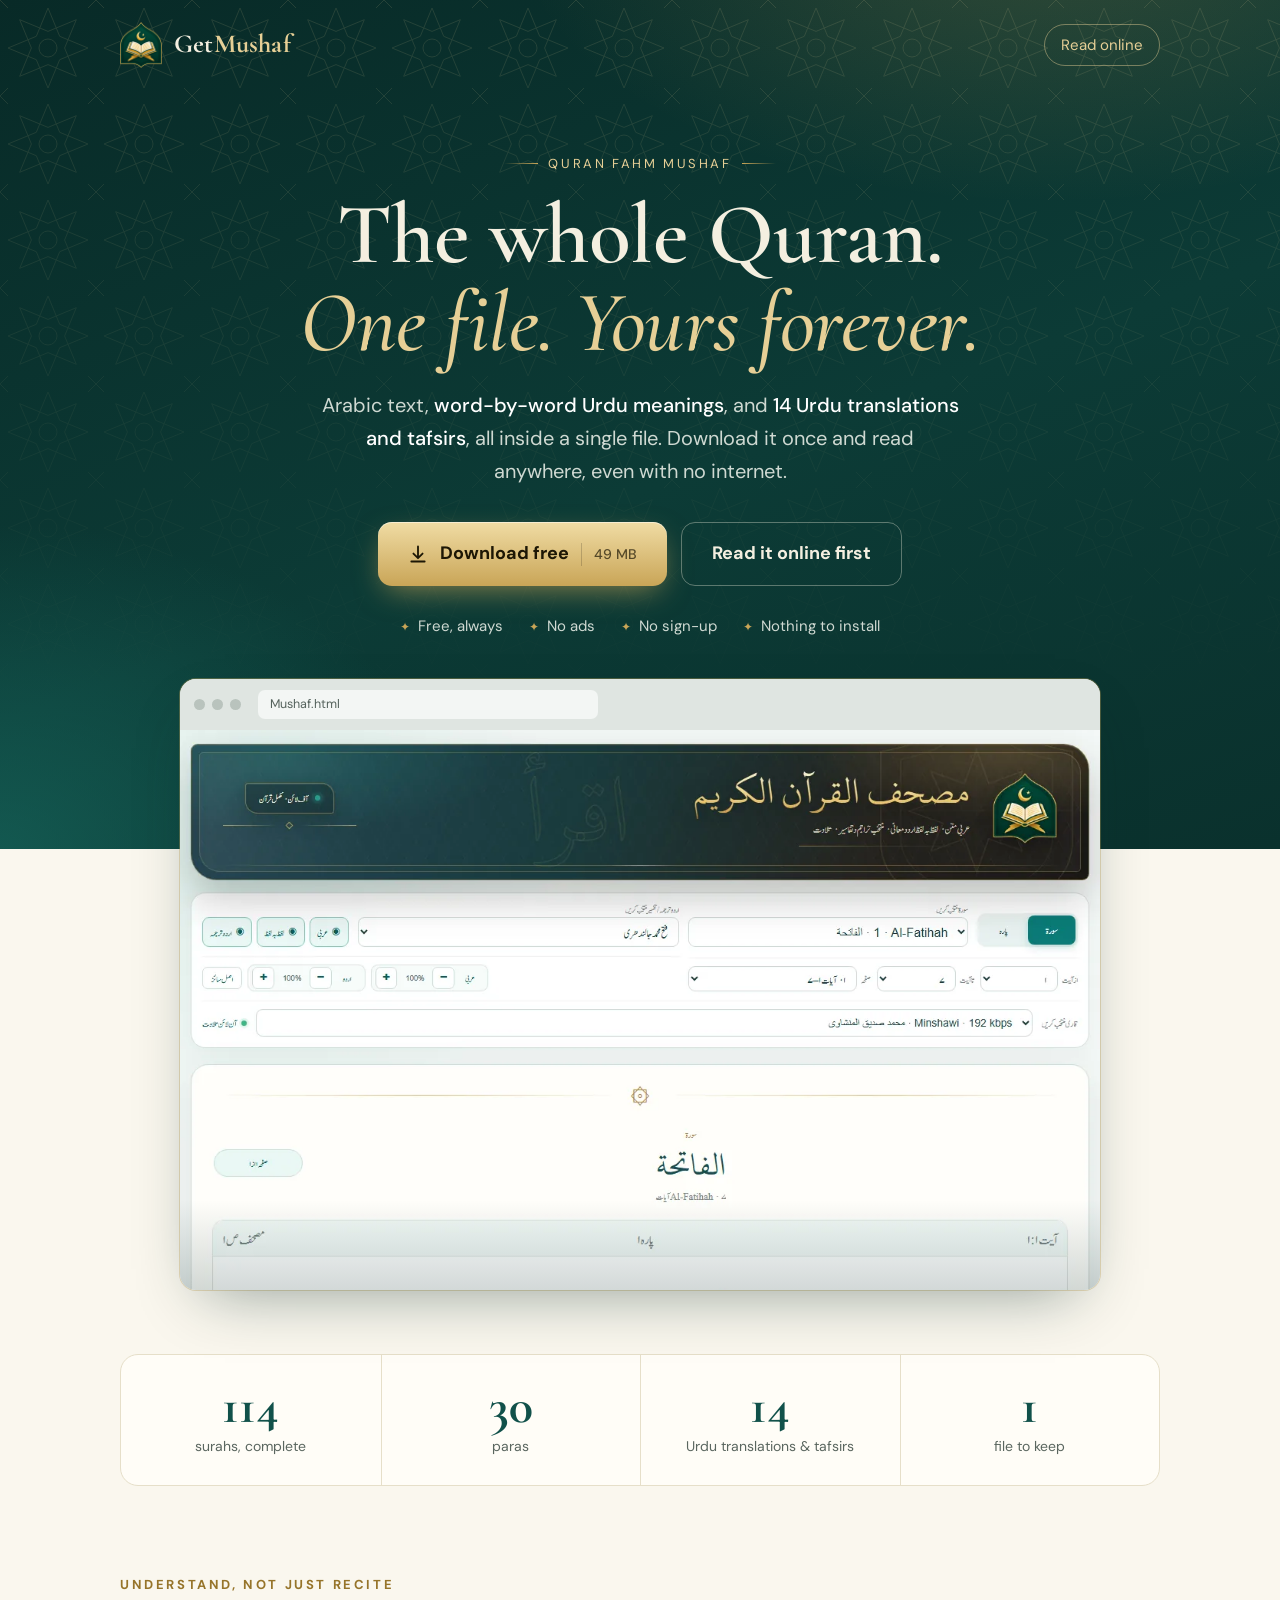
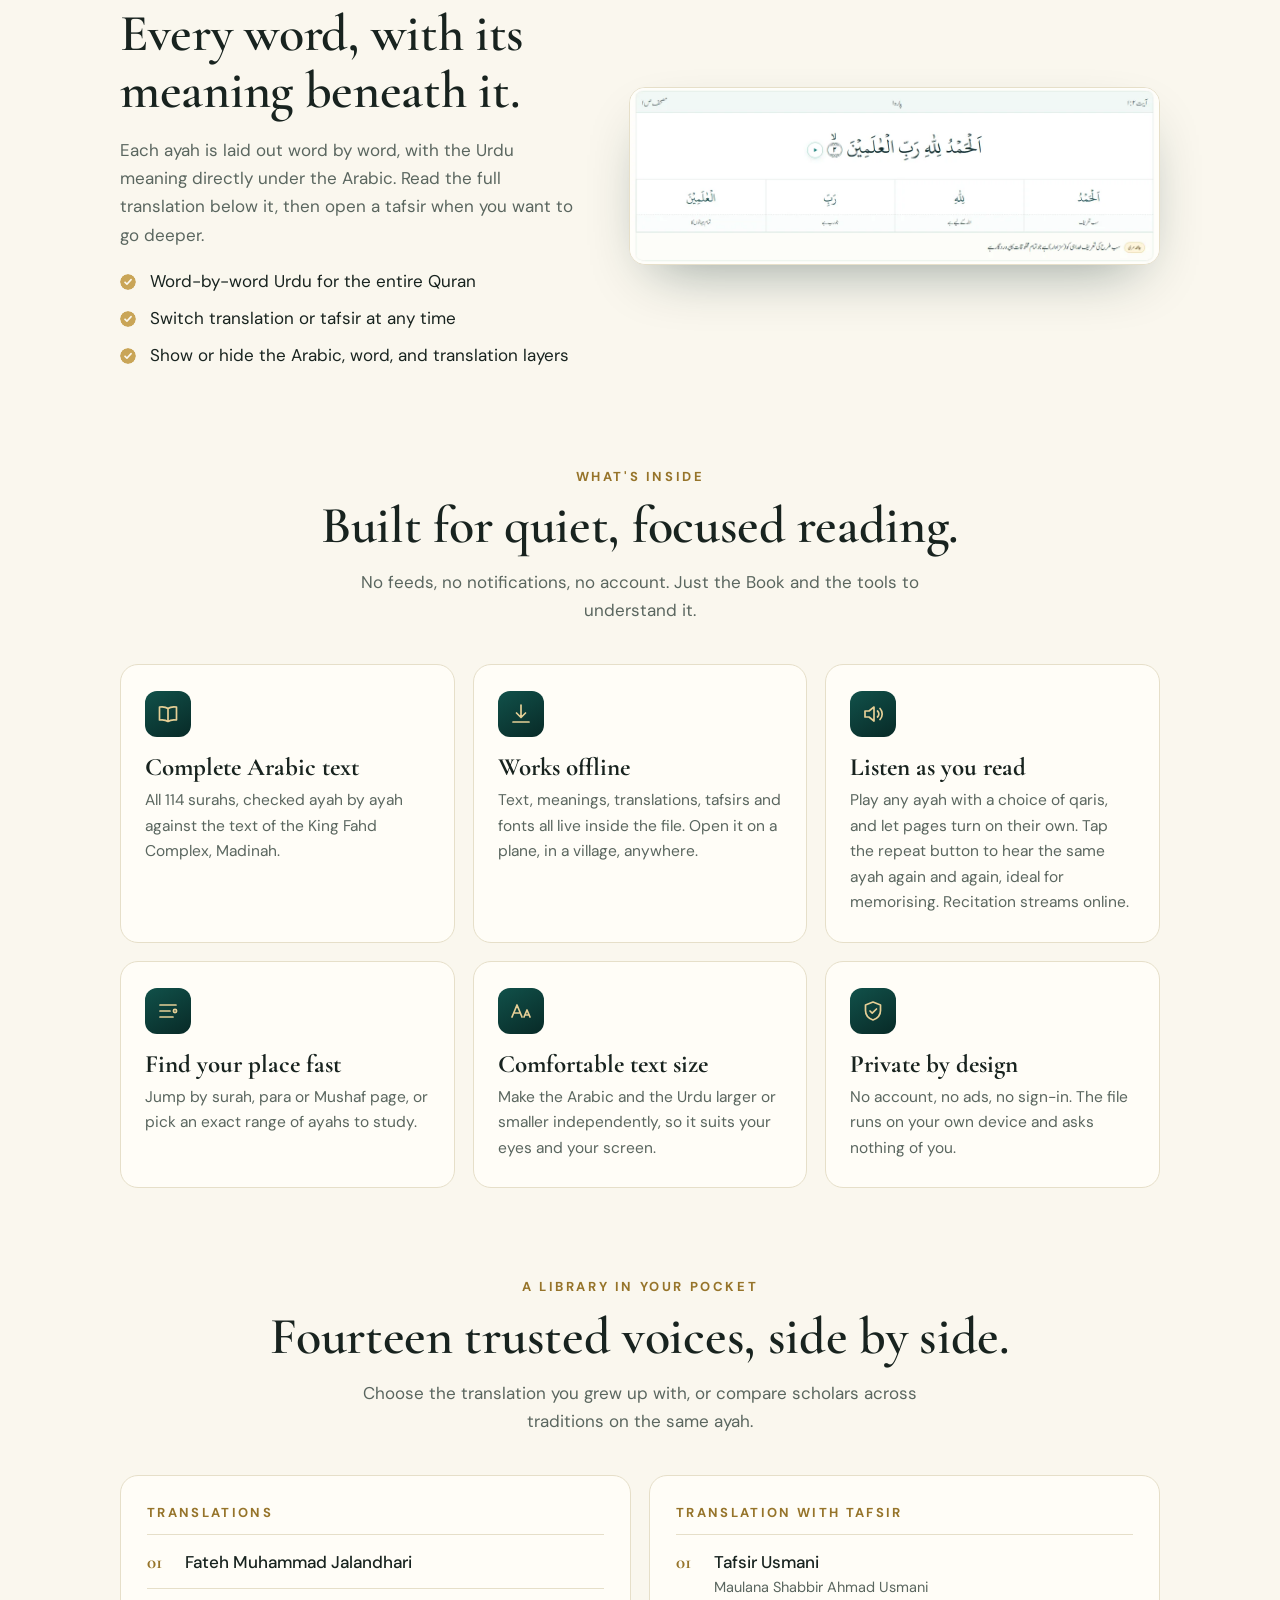
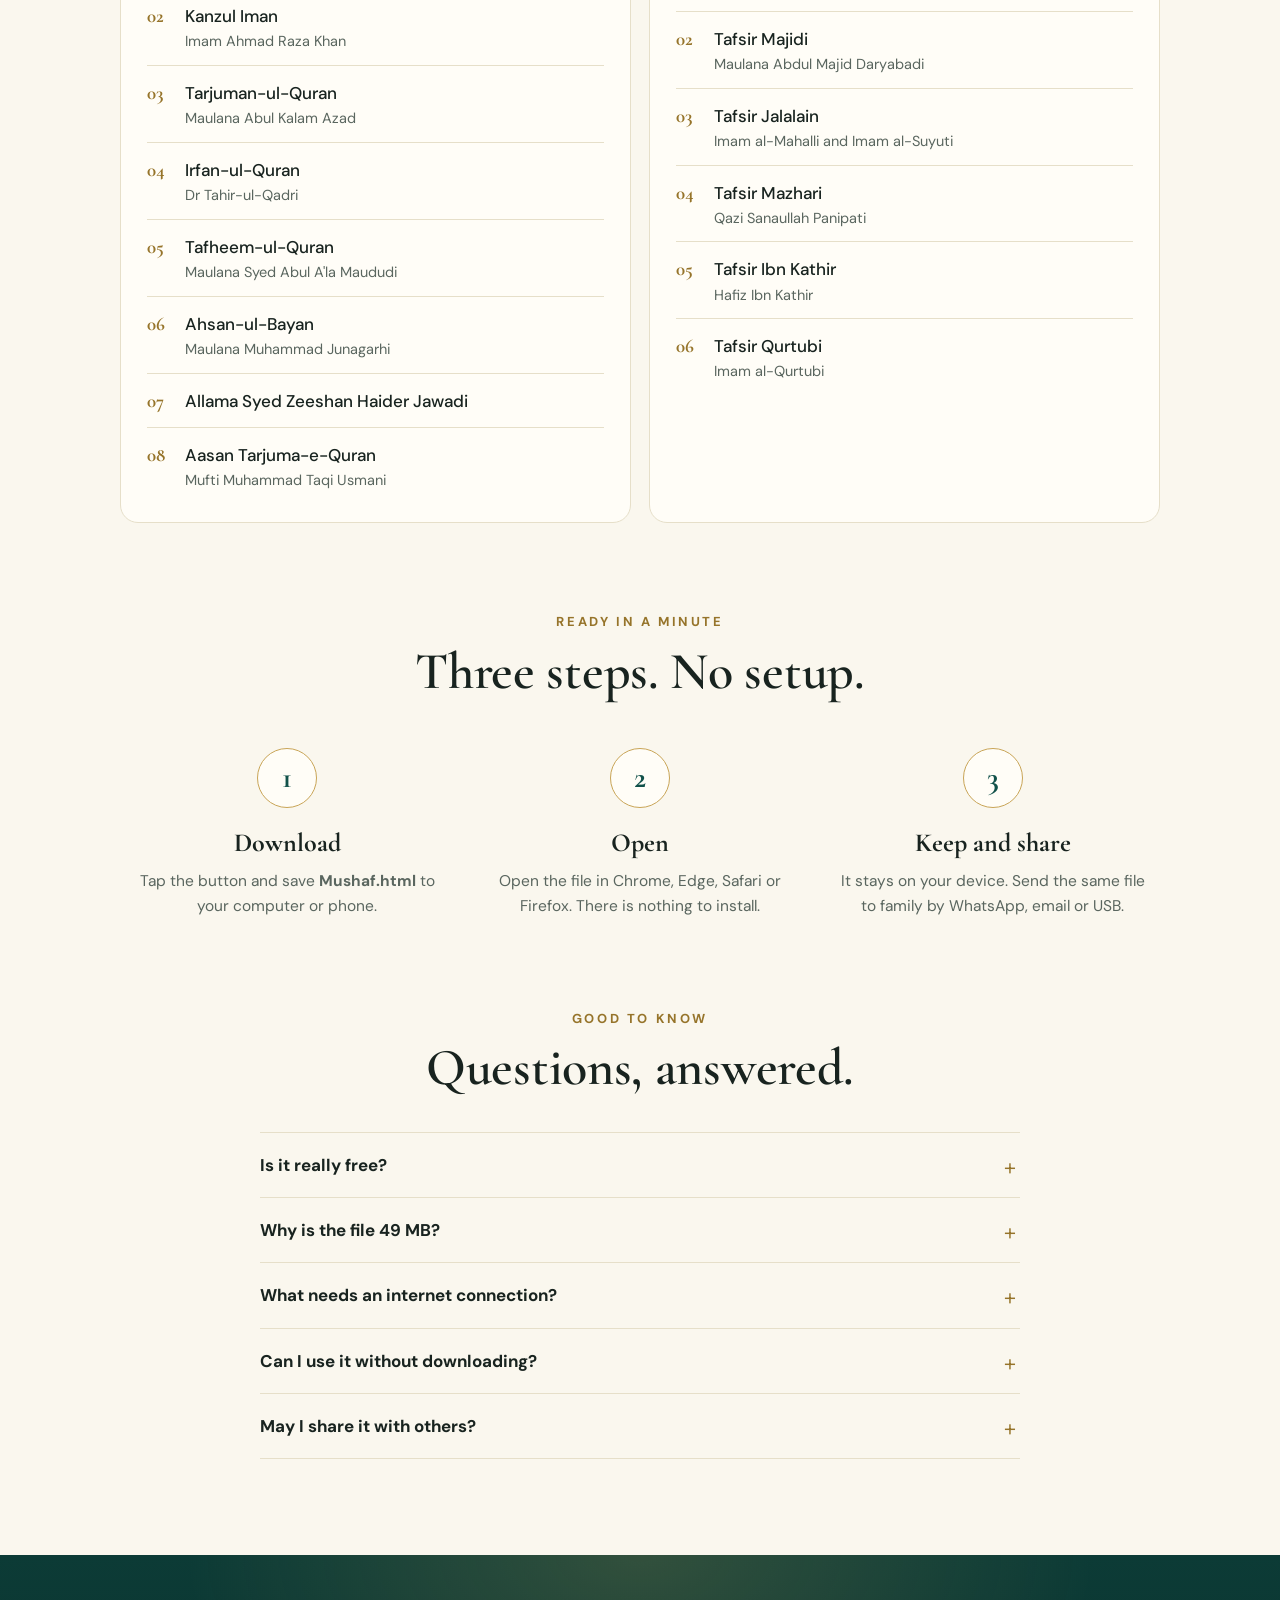
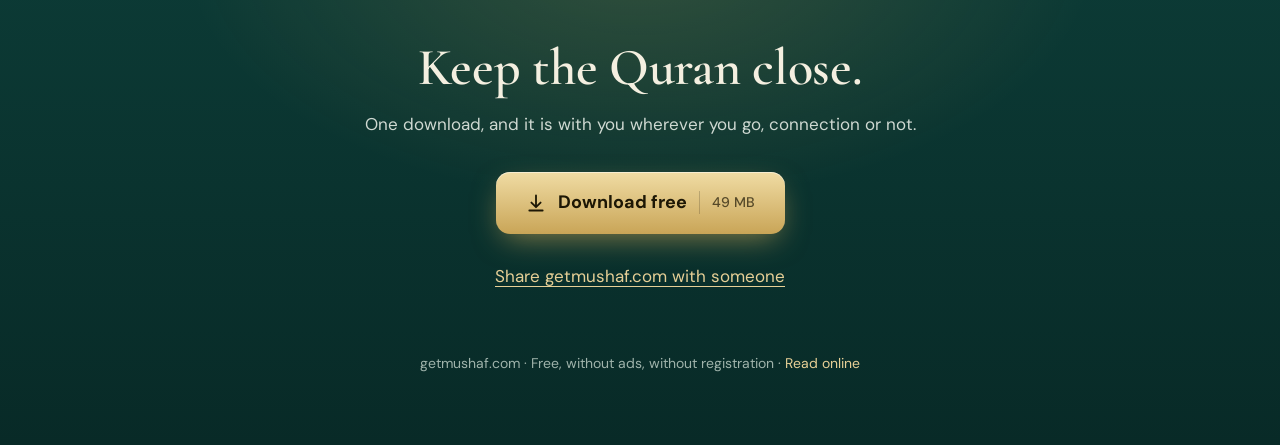
==== commit e335e997: "Open read-online links in a new tab; mention ayah repeat" ====
--- a/index.html
+++ b/index.html
@@ -183,7 +183,7 @@
   <div class="wrap">
     <nav class="nav">
       <a class="logo" href="/"><img src="assets/logo.png" alt="" width="42" height="46"><span>Get<b>Mushaf</b></span></a>
-      <a class="mini" href="Mushaf.html">Read online</a>
+      <a class="mini" href="Mushaf.html" target="_blank" rel="noopener">Read online</a>
     </nav>
 
     <div class="hero-body">
@@ -196,7 +196,7 @@
           <svg viewBox="0 0 24 24" fill="none" stroke="currentColor" stroke-width="2.2" stroke-linecap="round" stroke-linejoin="round" aria-hidden="true"><path d="M12 3v13M6.5 11.5 12 17l5.5-5.5M4 21h16"/></svg>
           Download free <small>49 MB</small>
         </a>
-        <a class="btn ghost" href="Mushaf.html">Read it online first</a>
+        <a class="btn ghost" href="Mushaf.html" target="_blank" rel="noopener">Read it online first</a>
       </div>
 
       <ul class="trust rise d4">
@@ -263,7 +263,7 @@
         <div class="feat">
           <div class="ico"><svg viewBox="0 0 24 24" fill="none" stroke="currentColor" stroke-width="1.7" stroke-linecap="round" stroke-linejoin="round" aria-hidden="true"><path d="M4 9v6h4l5 4V5L8 9H4ZM16.5 9a4 4 0 0 1 0 6M19 6.5a8 8 0 0 1 0 11"/></svg></div>
           <h3>Listen as you read</h3>
-          <p>Play any ayah with a choice of qaris, and let pages turn on their own. Recitation streams online.</p>
+          <p>Play any ayah with a choice of qaris, and let pages turn on their own. Tap the repeat button to hear the same ayah again and again, ideal for memorising. Recitation streams online.</p>
         </div>
         <div class="feat">
           <div class="ico"><svg viewBox="0 0 24 24" fill="none" stroke="currentColor" stroke-width="1.7" stroke-linecap="round" stroke-linejoin="round" aria-hidden="true"><path d="M4 6h16M4 12h10M4 18h13"/><circle cx="19" cy="12" r="1.6"/></svg></div>
@@ -353,7 +353,7 @@
         </details>
         <details>
           <summary>Can I use it without downloading?</summary>
-          <p>Yes. Choose <a href="Mushaf.html">Read it online</a> and it opens right in your browser. The first load takes a little while because the whole Mushaf arrives at once.</p>
+          <p>Yes. Choose <a href="Mushaf.html" target="_blank" rel="noopener">Read it online</a> and it opens right in your browser. The first load takes a little while because the whole Mushaf arrives at once.</p>
         </details>
         <details>
           <summary>May I share it with others?</summary>
@@ -374,7 +374,7 @@
         </a>
       </div>
       <button class="share" id="share" type="button">Share getmushaf.com with someone</button>
-      <footer>getmushaf.com · Free, without ads, without registration · <a href="Mushaf.html">Read online</a></footer>
+      <footer>getmushaf.com · Free, without ads, without registration · <a href="Mushaf.html" target="_blank" rel="noopener">Read online</a></footer>
     </div>
   </div>
 </main>
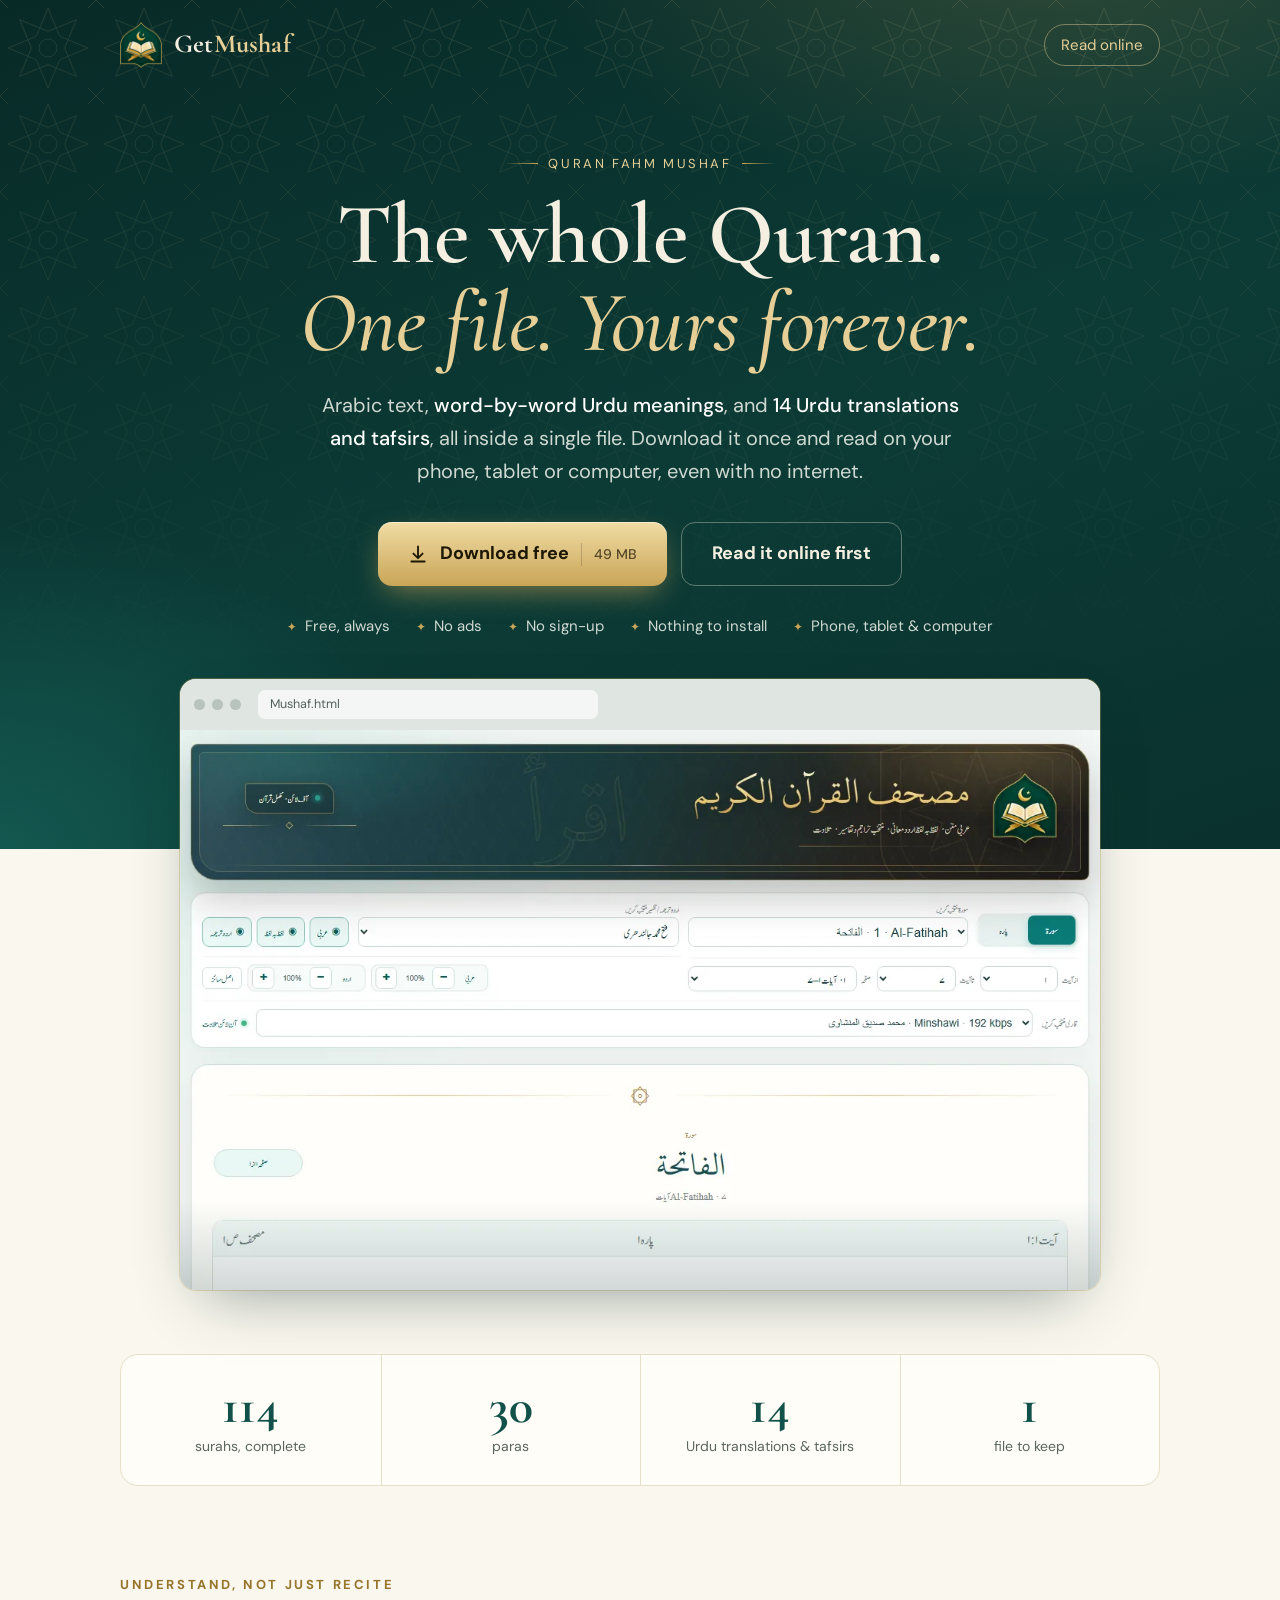
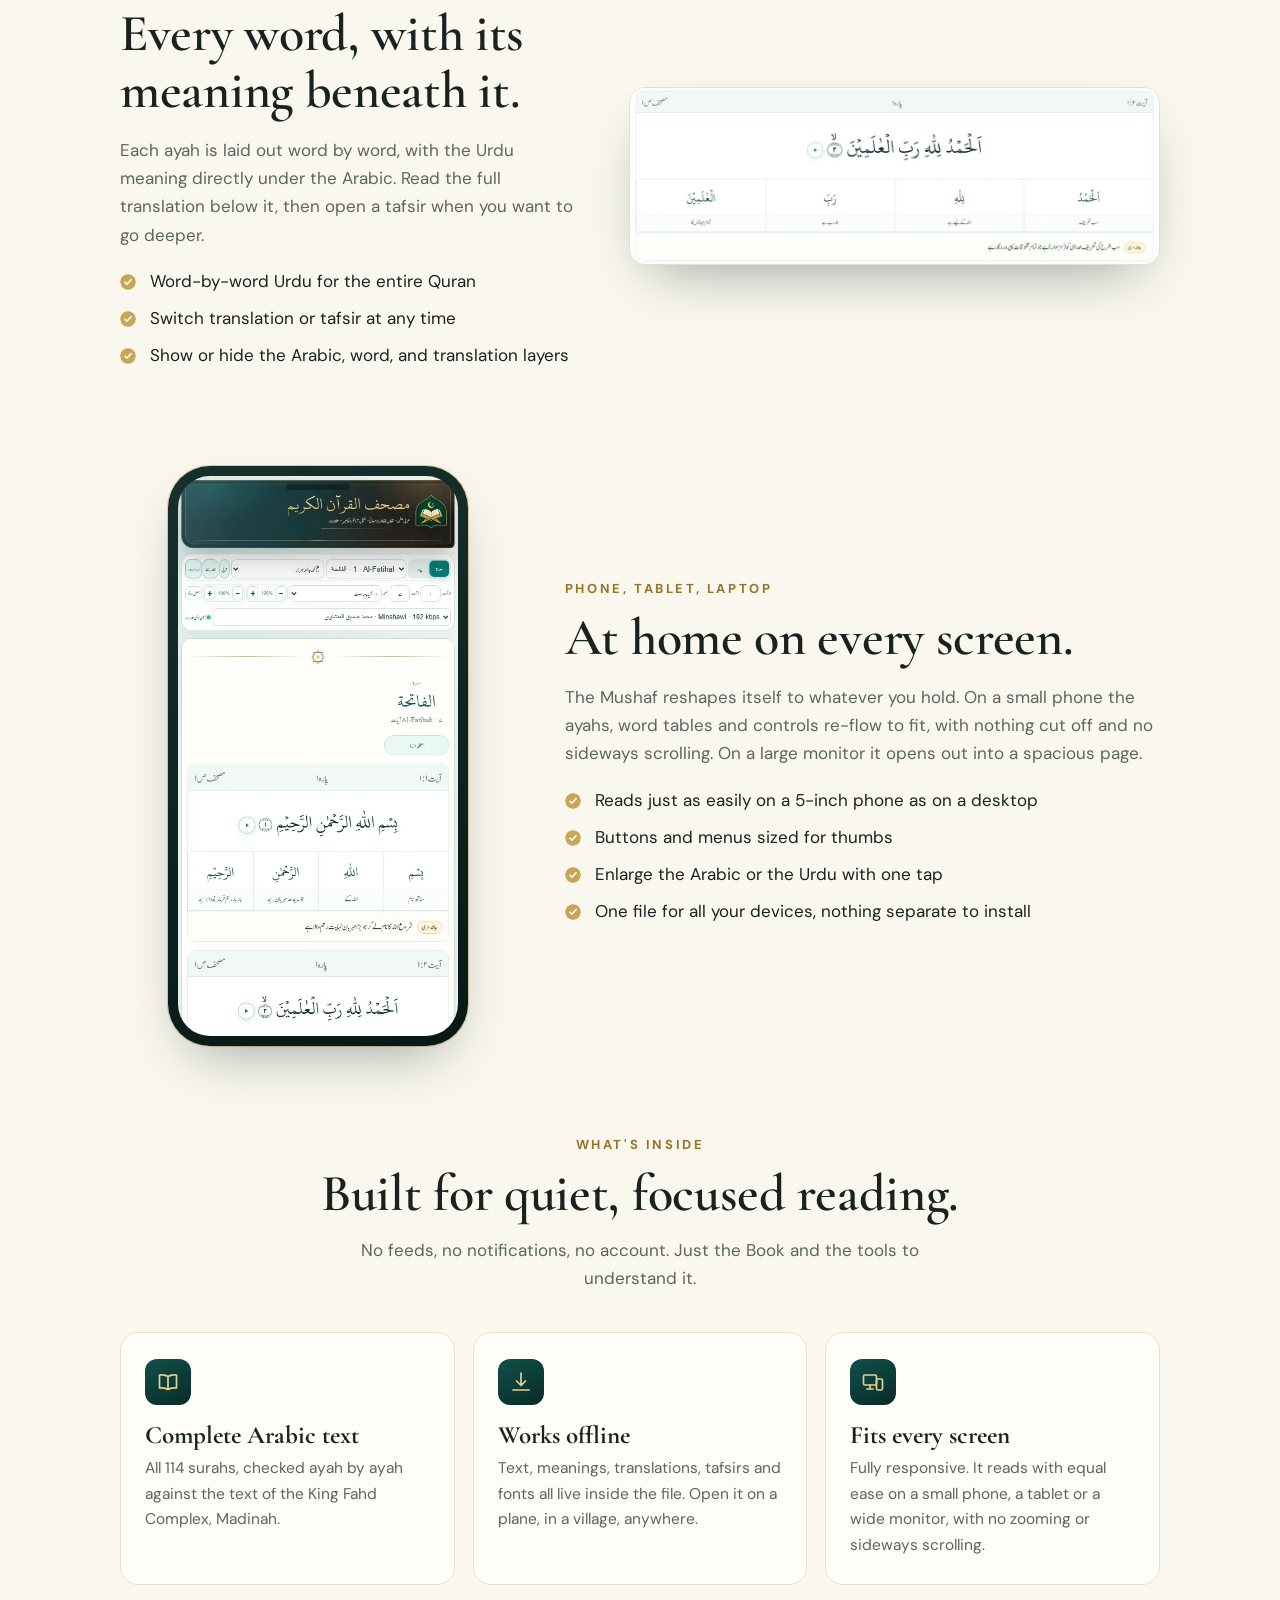
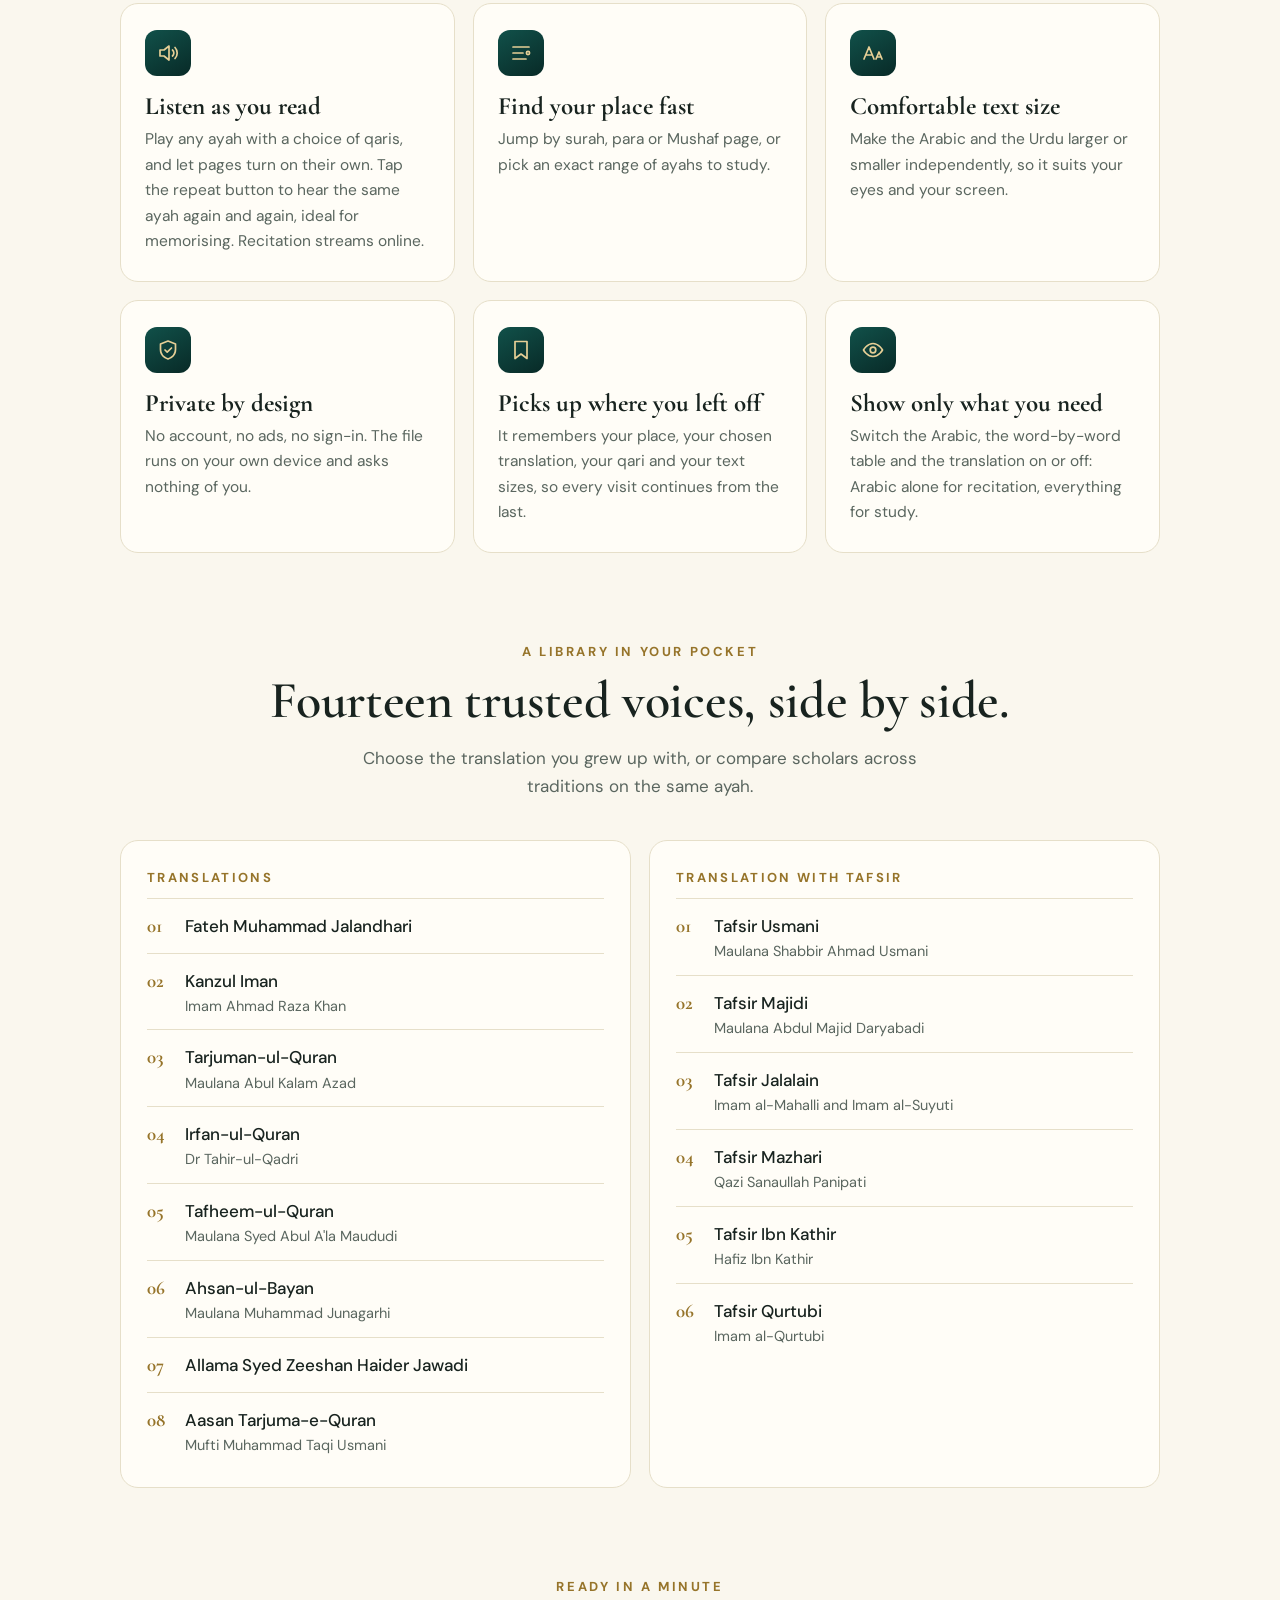
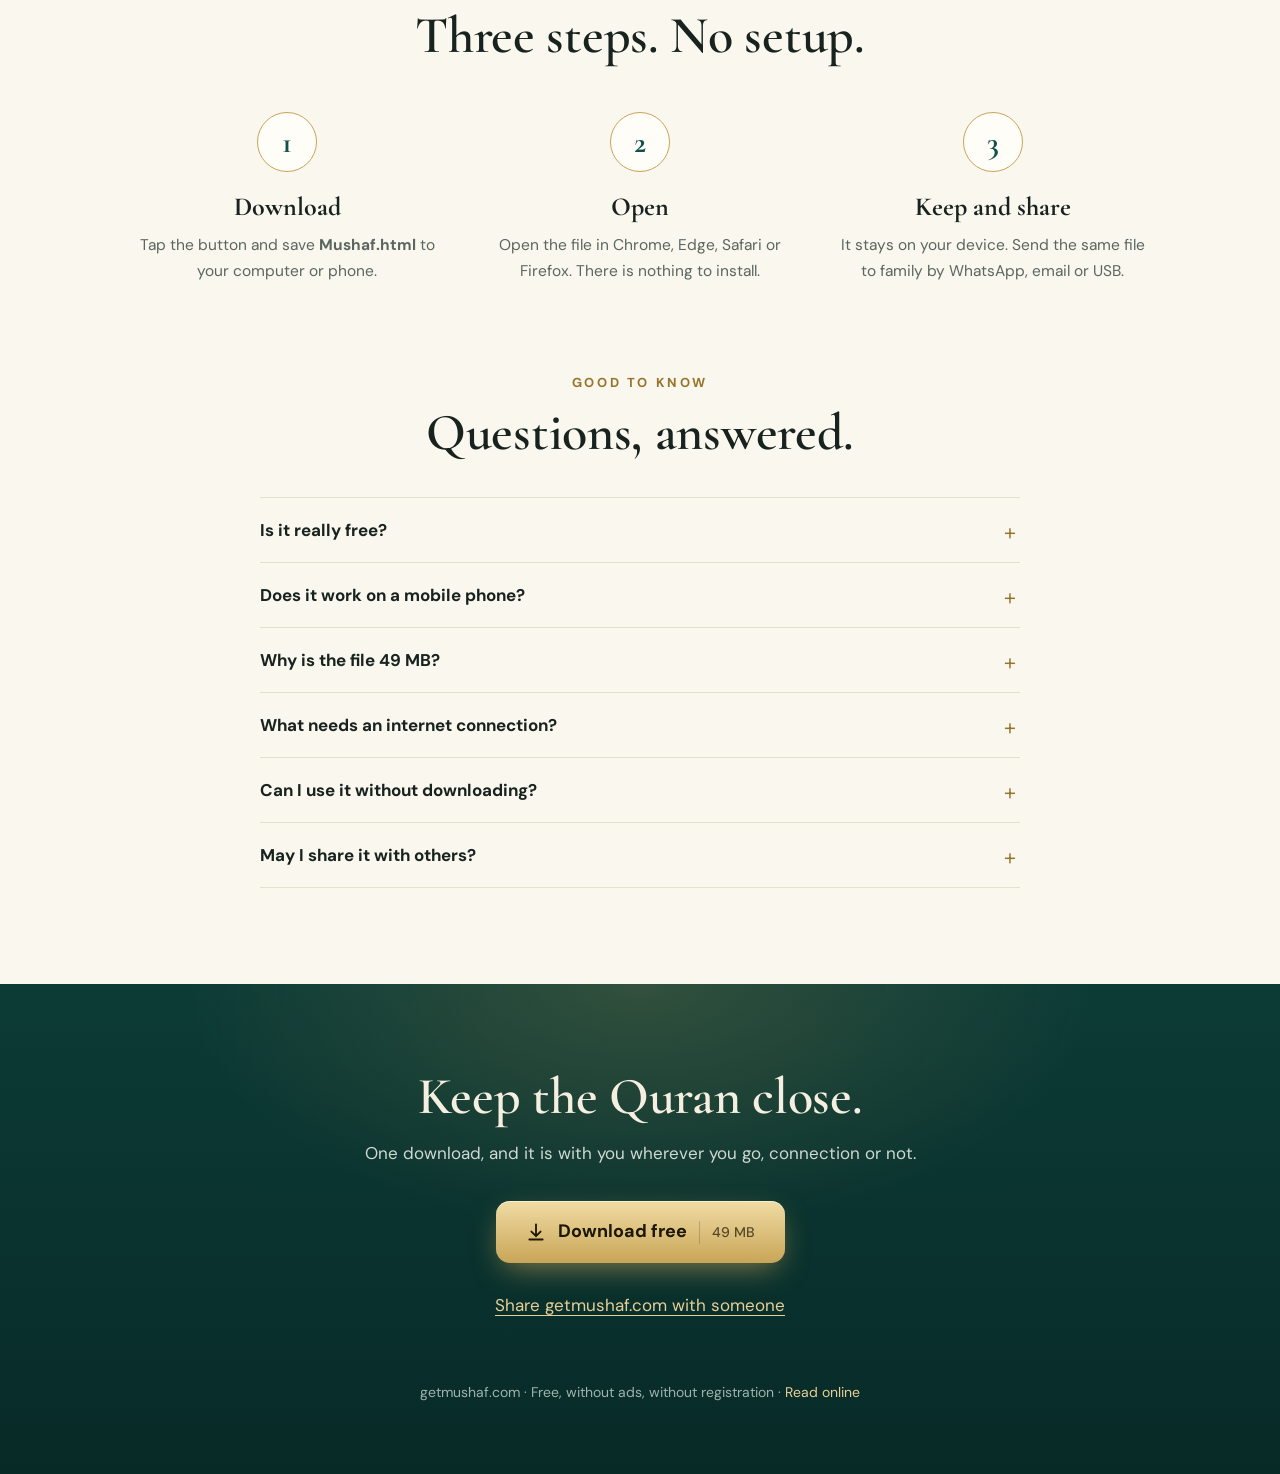
==== commit 56bd2bf7: "Highlight responsive design and more features" ====
--- a/index.html
+++ b/index.html
@@ -4,14 +4,14 @@
 <meta charset="utf-8">
 <meta name="viewport" content="width=device-width, initial-scale=1">
 <title>Get Mushaf — The complete Quran with Urdu, in one free offline file</title>
-<meta name="description" content="Free offline Quran: full Arabic text, word-by-word Urdu meanings, and 14 Urdu translations and tafsirs in a single file. Download once, open in any browser. No ads, no sign-up.">
+<meta name="description" content="Free offline Quran: full Arabic text, word-by-word Urdu meanings, and 14 Urdu translations and tafsirs in a single file. Fully responsive on phone, tablet and computer. Download once, open in any browser. No ads, no sign-up.">
 <link rel="canonical" href="https://getmushaf.com/">
 <link rel="icon" type="image/png" href="assets/favicon.png">
 <meta name="theme-color" content="#0c3b36">
 <meta property="og:type" content="website">
 <meta property="og:site_name" content="Get Mushaf">
 <meta property="og:title" content="The complete Quran with Urdu, in one free offline file">
-<meta property="og:description" content="Arabic text, word-by-word Urdu meanings, 14 Urdu translations and tafsirs. Download once, read anywhere. No ads, no sign-up.">
+<meta property="og:description" content="Arabic text, word-by-word Urdu meanings, 14 Urdu translations and tafsirs. Works on phone, tablet and computer. Download once, read anywhere. No ads, no sign-up.">
 <meta property="og:url" content="https://getmushaf.com/">
 <meta property="og:image" content="https://getmushaf.com/assets/og.jpg">
 <meta name="twitter:card" content="summary_large_image">
@@ -104,6 +104,10 @@
   .split { display:grid; grid-template-columns:1fr 1.15fr; gap:48px; align-items:center; }
   .split .pic { border-radius:16px; overflow:hidden; border:1px solid var(--line); box-shadow:var(--shadow); background:#fff; }
   .split p { color:var(--muted); }
+  .split.rev { grid-template-columns:.8fr 1.2fr; }
+  .phone { width:min(300px,78vw); margin:0 auto; padding:10px; border-radius:42px; background:linear-gradient(160deg,#17302c,#071916); box-shadow:var(--shadow), 0 0 0 1px rgba(201,165,87,.5); position:relative; }
+  .phone::before { content:""; position:absolute; top:18px; left:50%; width:64px; height:6px; margin-left:-32px; border-radius:6px; background:rgba(7,25,22,.55); z-index:1; }
+  .phone img { border-radius:32px; max-height:560px; width:100%; object-fit:cover; object-position:top; }
   .ticks { list-style:none; padding:0; margin:18px 0 0; }
   .ticks li { padding-left:30px; position:relative; margin:9px 0; }
   .ticks li::before { content:""; position:absolute; left:0; top:.42em; width:16px; height:16px; border-radius:50%; background:var(--gold); -webkit-mask:url("data:image/svg+xml,%3Csvg xmlns='http://www.w3.org/2000/svg' viewBox='0 0 16 16'%3E%3Cpath d='M8 0a8 8 0 100 16A8 8 0 008 0zm3.7 6.2l-4.2 4.6a.8.8 0 01-1.1 0L4.3 8.7a.8.8 0 011.1-1.1l1.5 1.5 3.6-4a.8.8 0 011.2 1.1z'/%3E%3C/svg%3E") center/contain no-repeat; mask:url("data:image/svg+xml,%3Csvg xmlns='http://www.w3.org/2000/svg' viewBox='0 0 16 16'%3E%3Cpath d='M8 0a8 8 0 100 16A8 8 0 008 0zm3.7 6.2l-4.2 4.6a.8.8 0 01-1.1 0L4.3 8.7a.8.8 0 011.1-1.1l1.5 1.5 3.6-4a.8.8 0 011.2 1.1z'/%3E%3C/svg%3E") center/contain no-repeat; }
@@ -155,7 +159,8 @@
     @keyframes rise { to { opacity:1; transform:none; } }
   }
   @media (max-width:860px) {
-    .split { grid-template-columns:1fr; gap:28px; }
+    .split, .split.rev { grid-template-columns:1fr; gap:28px; }
+    .split.rev .phone { order:2; }
     .grid { grid-template-columns:1fr 1fr; }
     .library, .steps { grid-template-columns:1fr; }
     .steps { gap:30px; }
@@ -189,7 +194,7 @@
     <div class="hero-body">
       <div class="kicker rise">Quran Fahm Mushaf</div>
       <h1 class="rise d1">The whole Quran.<br><em>One file. Yours forever.</em></h1>
-      <p class="lede rise d2">Arabic text, <strong>word-by-word Urdu meanings</strong>, and <strong>14 Urdu translations and tafsirs</strong>, all inside a single file. Download it once and read anywhere, even with no internet.</p>
+      <p class="lede rise d2">Arabic text, <strong>word-by-word Urdu meanings</strong>, and <strong>14 Urdu translations and tafsirs</strong>, all inside a single file. Download it once and read on your phone, tablet or computer, even with no internet.</p>
 
       <div class="cta rise d3">
         <a class="btn gold" href="Mushaf.html" download="Mushaf.html">
@@ -204,6 +209,7 @@
         <li>No ads</li>
         <li>No sign-up</li>
         <li>Nothing to install</li>
+        <li>Phone, tablet &amp; computer</li>
       </ul>
     </div>
   </div>
@@ -243,6 +249,23 @@
   </section>
 
   <section>
+    <div class="wrap split rev">
+      <div class="phone"><img src="assets/phone.webp" width="500" height="1040" loading="lazy" alt="The Mushaf on a phone-sized screen: the same header, controls, Arabic ayah, word-by-word Urdu table and translation, rearranged to fit a narrow display."></div>
+      <div>
+        <div class="eyebrow">Phone, tablet, laptop</div>
+        <h2>At home on every screen.</h2>
+        <p>The Mushaf reshapes itself to whatever you hold. On a small phone the ayahs, word tables and controls re-flow to fit, with nothing cut off and no sideways scrolling. On a large monitor it opens out into a spacious page.</p>
+        <ul class="ticks">
+          <li>Reads just as easily on a 5-inch phone as on a desktop</li>
+          <li>Buttons and menus sized for thumbs</li>
+          <li>Enlarge the Arabic or the Urdu with one tap</li>
+          <li>One file for all your devices, nothing separate to install</li>
+        </ul>
+      </div>
+    </div>
+  </section>
+
+  <section>
     <div class="wrap">
       <div class="center">
         <div class="eyebrow">What's inside</div>
@@ -261,6 +284,11 @@
           <p>Text, meanings, translations, tafsirs and fonts all live inside the file. Open it on a plane, in a village, anywhere.</p>
         </div>
         <div class="feat">
+          <div class="ico"><svg viewBox="0 0 24 24" fill="none" stroke="currentColor" stroke-width="1.7" stroke-linecap="round" stroke-linejoin="round" aria-hidden="true"><rect x="2.500" y="5" width="13" height="10" rx="1.500"/><path d="M6 19h6M9 15v4"/><rect x="15.500" y="9" width="6" height="11" rx="1.500"/></svg></div>
+          <h3>Fits every screen</h3>
+          <p>Fully responsive. It reads with equal ease on a small phone, a tablet or a wide monitor, with no zooming or sideways scrolling.</p>
+        </div>
+        <div class="feat">
           <div class="ico"><svg viewBox="0 0 24 24" fill="none" stroke="currentColor" stroke-width="1.7" stroke-linecap="round" stroke-linejoin="round" aria-hidden="true"><path d="M4 9v6h4l5 4V5L8 9H4ZM16.5 9a4 4 0 0 1 0 6M19 6.5a8 8 0 0 1 0 11"/></svg></div>
           <h3>Listen as you read</h3>
           <p>Play any ayah with a choice of qaris, and let pages turn on their own. Tap the repeat button to hear the same ayah again and again, ideal for memorising. Recitation streams online.</p>
@@ -279,6 +307,16 @@
           <div class="ico"><svg viewBox="0 0 24 24" fill="none" stroke="currentColor" stroke-width="1.7" stroke-linecap="round" stroke-linejoin="round" aria-hidden="true"><path d="M12 3 4.5 6v5.5c0 4.6 3 7.9 7.5 9.5 4.500-1.6 7.5-4.900 7.5-9.500V6L12 3Z"/><path d="m9 12 2.200 2.200L15.500 10"/></svg></div>
           <h3>Private by design</h3>
           <p>No account, no ads, no sign-in. The file runs on your own device and asks nothing of you.</p>
+        </div>
+        <div class="feat">
+          <div class="ico"><svg viewBox="0 0 24 24" fill="none" stroke="currentColor" stroke-width="1.7" stroke-linecap="round" stroke-linejoin="round" aria-hidden="true"><path d="M6 3.500h12v17l-6-4.500-6 4.500v-17Z"/></svg></div>
+          <h3>Picks up where you left off</h3>
+          <p>It remembers your place, your chosen translation, your qari and your text sizes, so every visit continues from the last.</p>
+        </div>
+        <div class="feat">
+          <div class="ico"><svg viewBox="0 0 24 24" fill="none" stroke="currentColor" stroke-width="1.7" stroke-linecap="round" stroke-linejoin="round" aria-hidden="true"><path d="M2.500 12S6 5.500 12 5.500 21.500 12 21.500 12 18 18.500 12 18.500 2.500 12 2.500 12Z"/><circle cx="12" cy="12" r="2.800"/></svg></div>
+          <h3>Show only what you need</h3>
+          <p>Switch the Arabic, the word-by-word table and the translation on or off: Arabic alone for recitation, everything for study.</p>
         </div>
       </div>
     </div>
@@ -344,6 +382,10 @@
           <p>Yes. There is no price, no trial, no ads and no account. Download it and it is yours to keep and to pass on.</p>
         </details>
         <details>
+          <summary>Does it work on a mobile phone?</summary>
+          <p>Yes. The Mushaf is fully responsive, so the layout adapts to small phones, tablets and large screens alike. Open it online in your phone's browser, or download the file and open it from your downloads.</p>
+        </details>
+        <details>
           <summary>Why is the file 49 MB?</summary>
           <p>Because everything is inside it: the whole Arabic text, word-by-word meanings, fourteen translations and tafsirs, and the fonts. That is what lets it work with no internet.</p>
         </details>
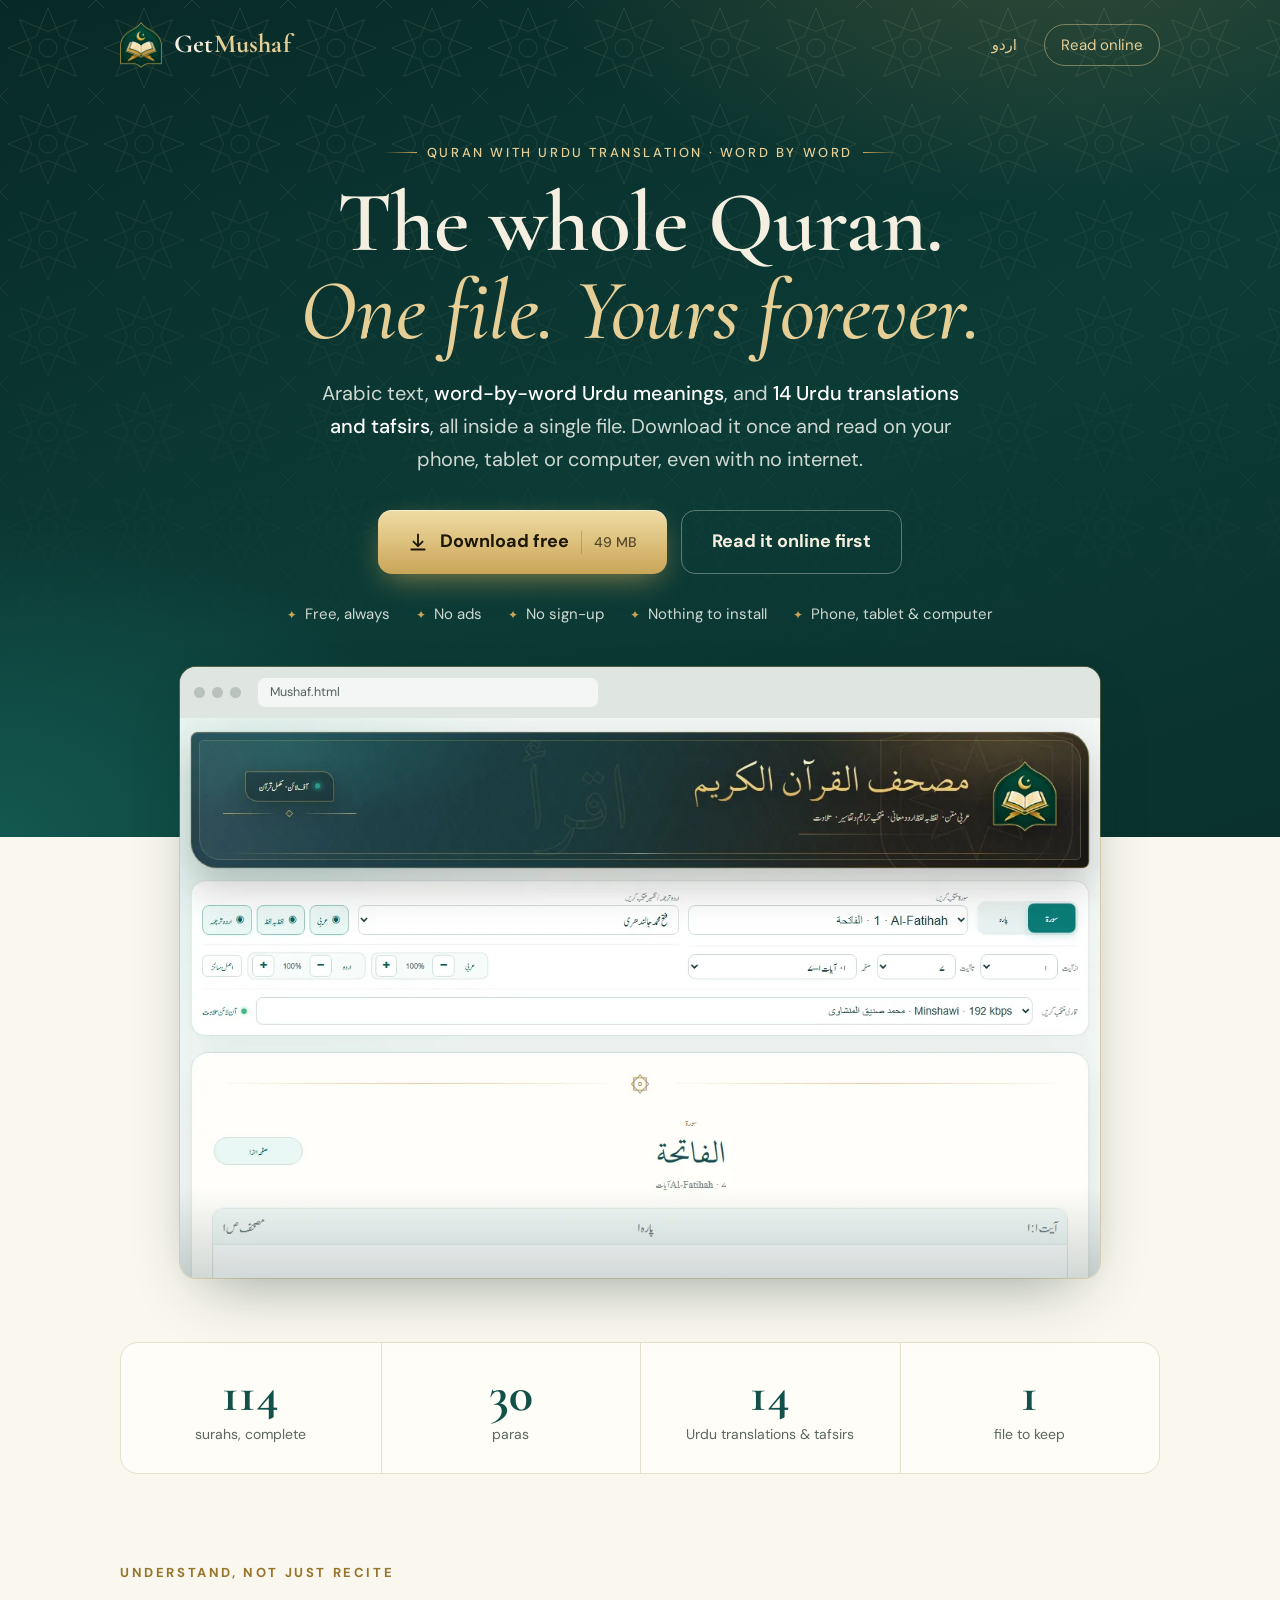
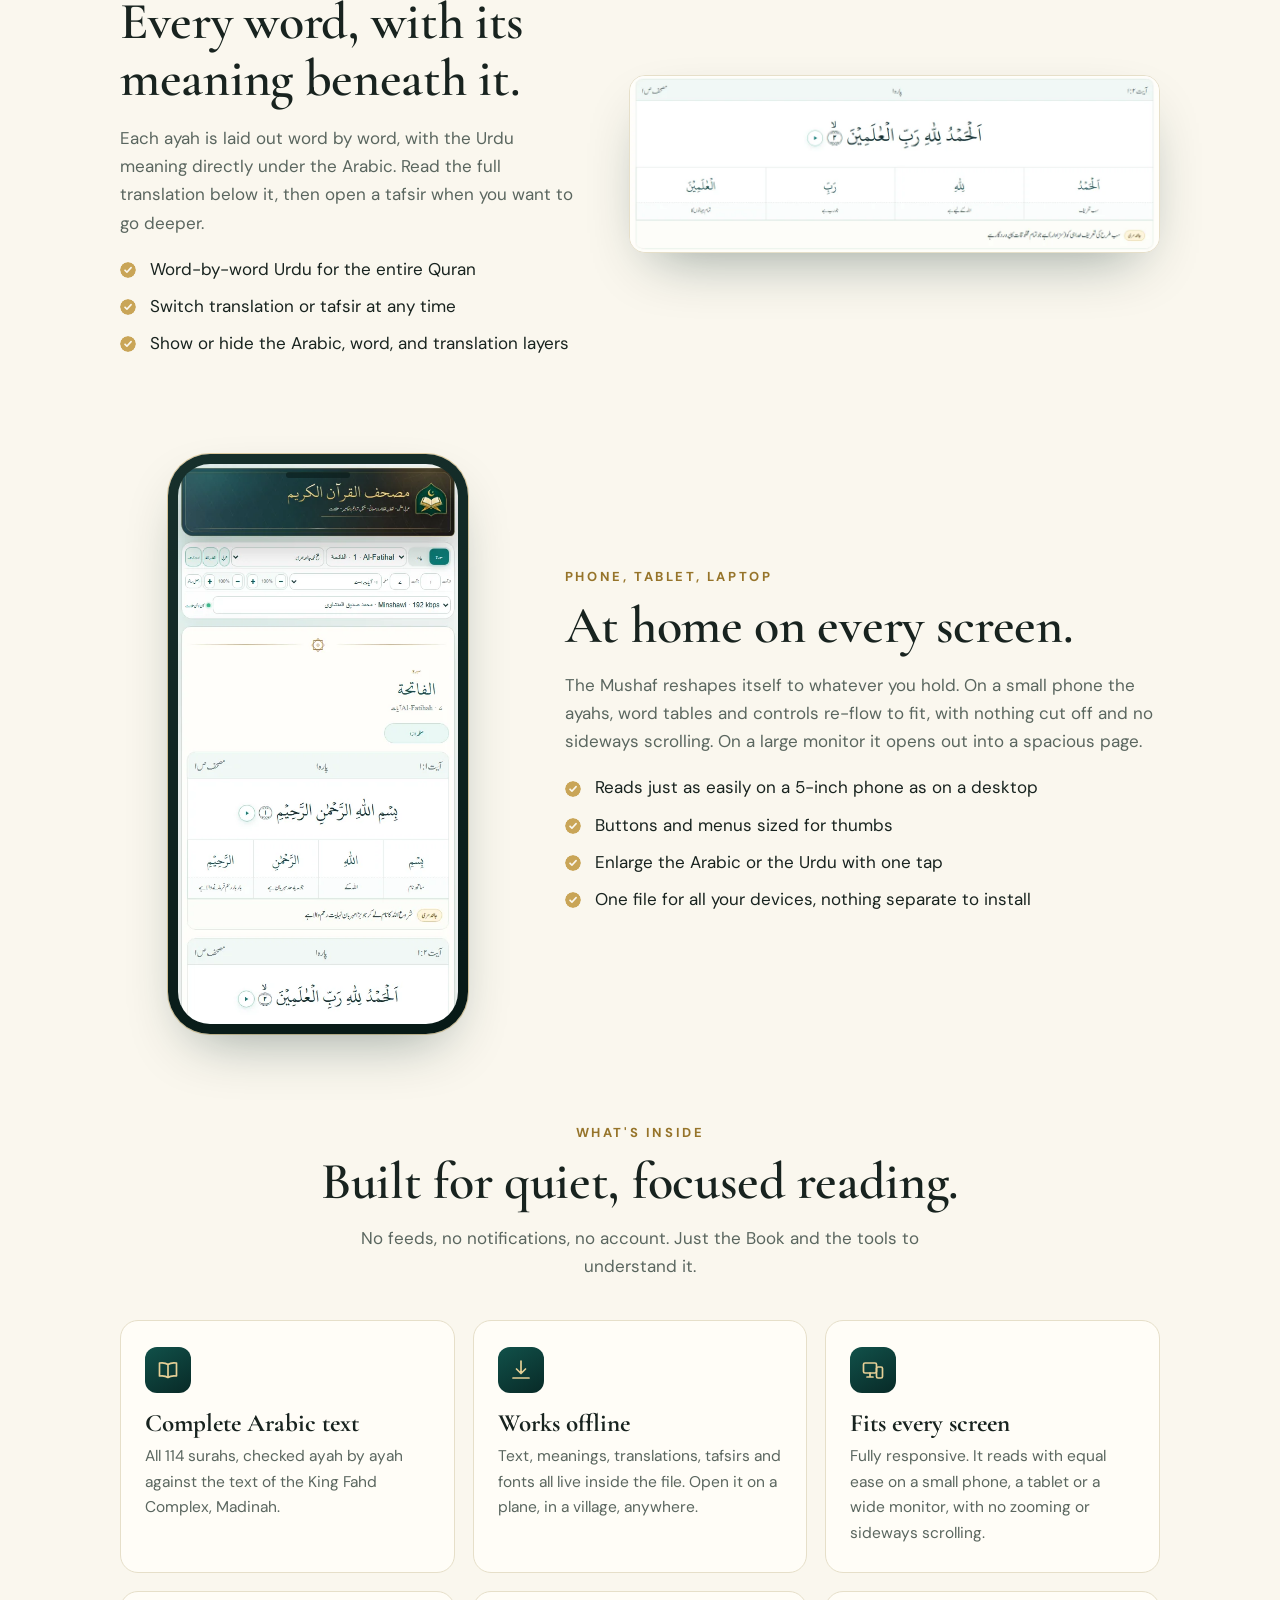
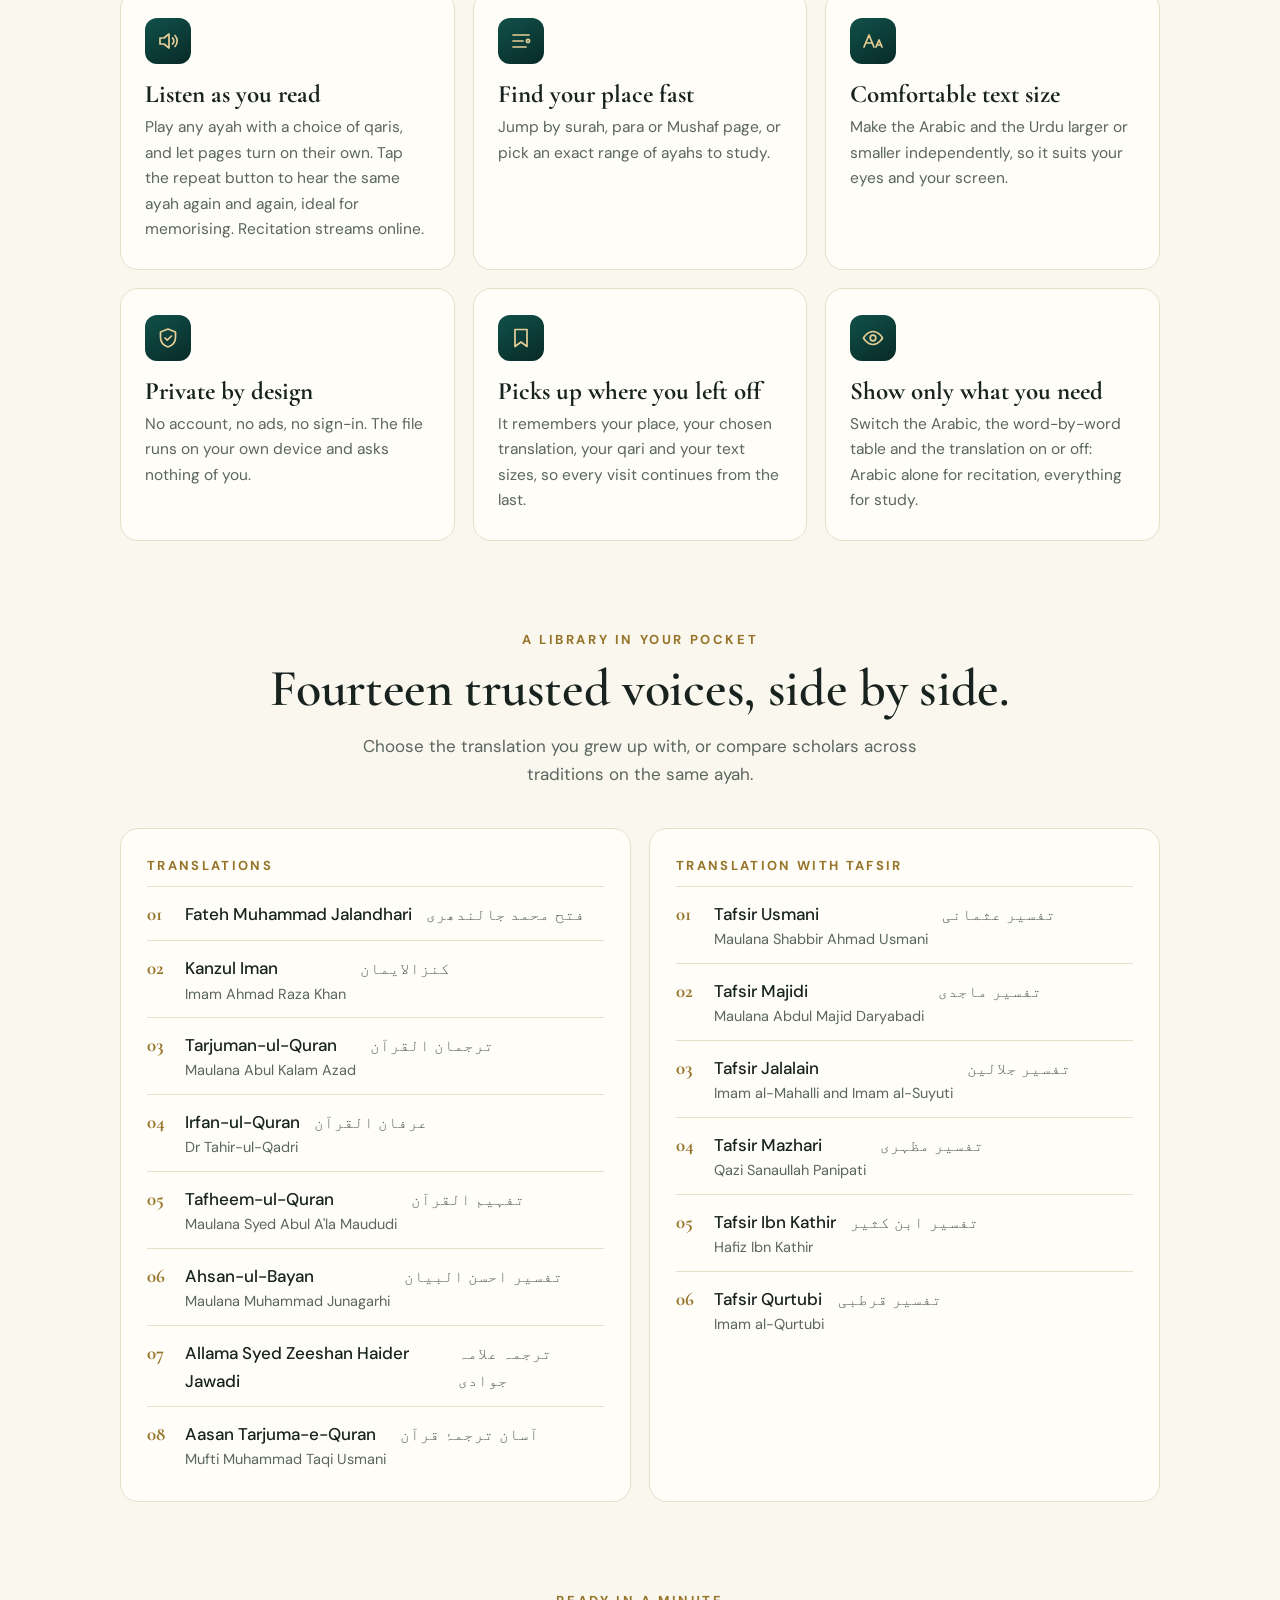
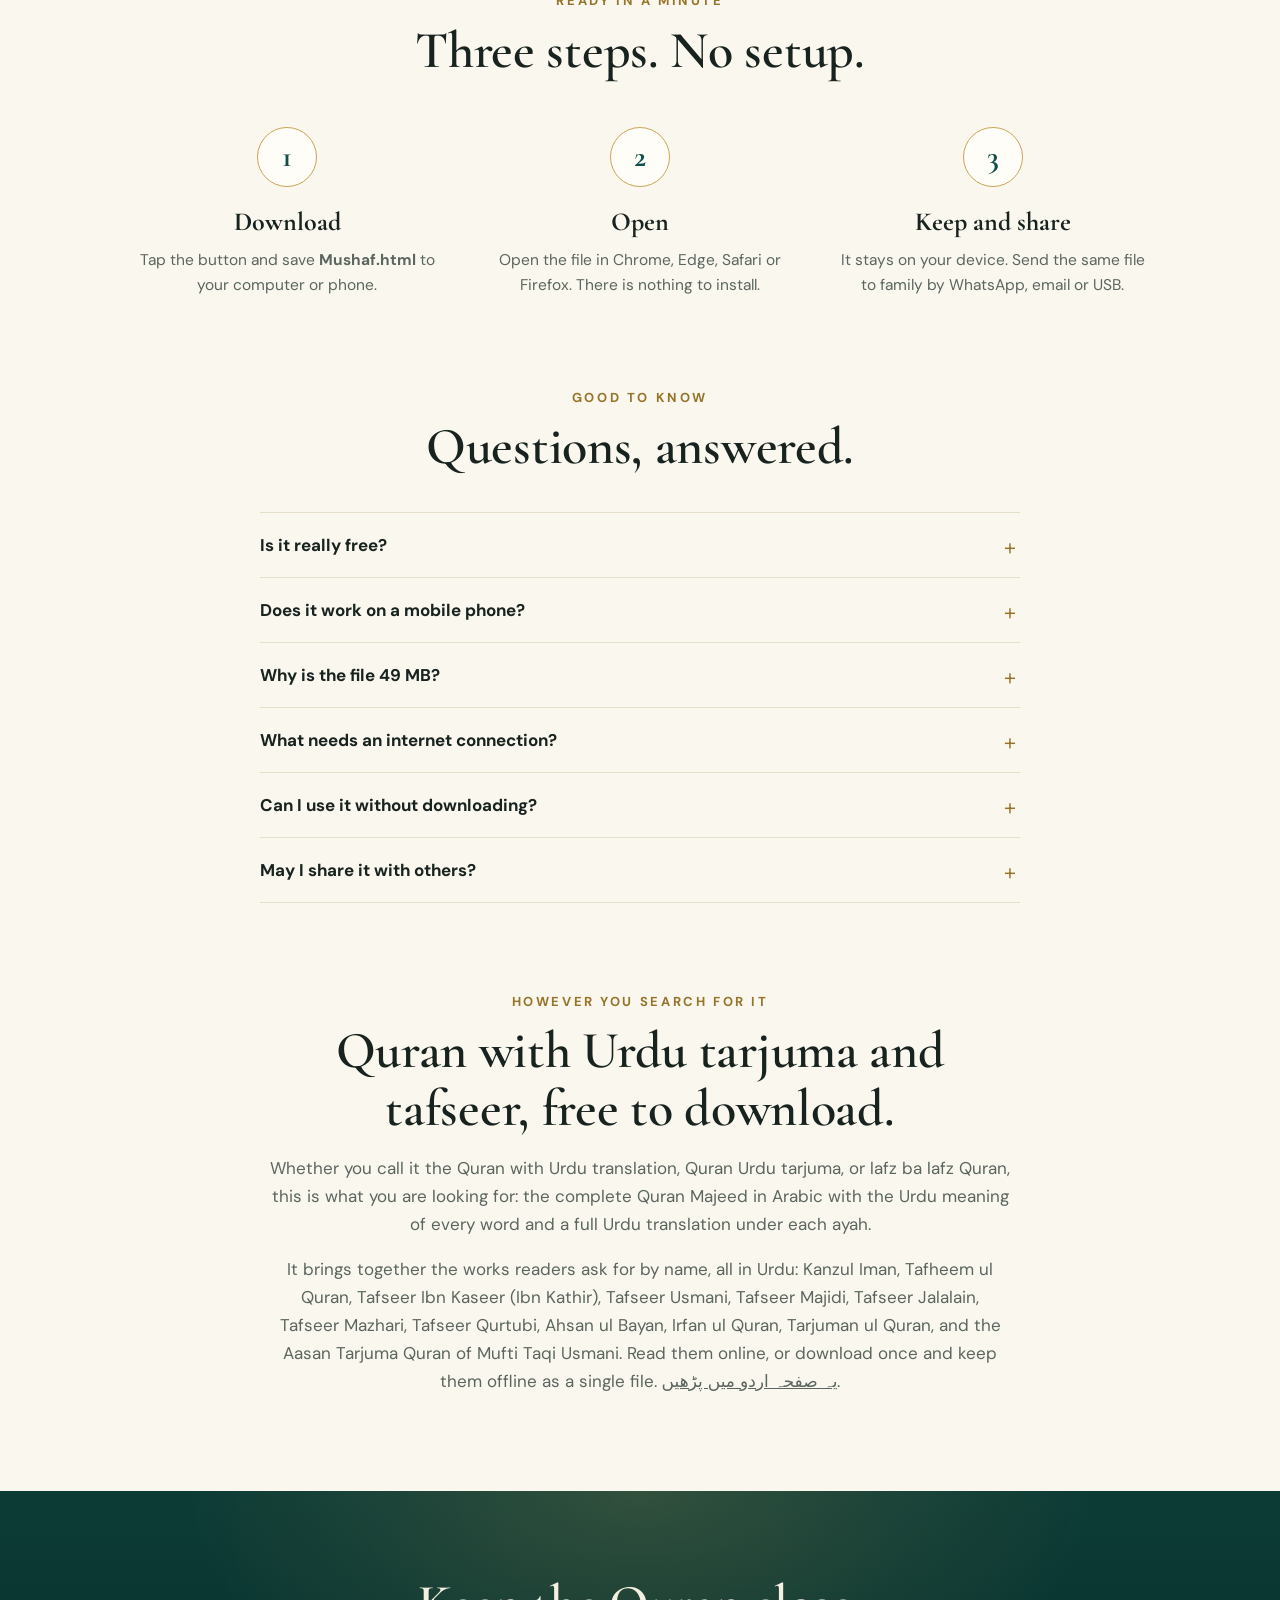
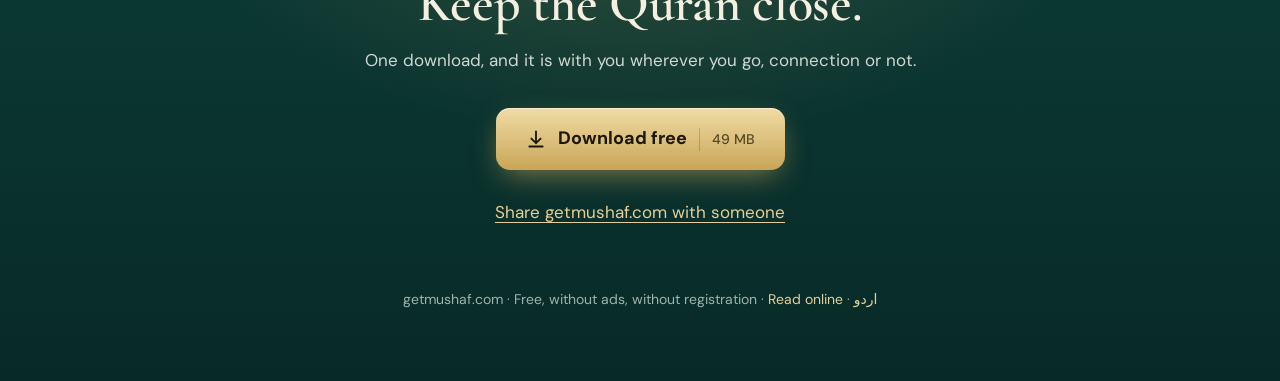
==== commit 17528879: "Add Urdu page, sitemap, structured data and search-focused copy" ====
--- a/index.html
+++ b/index.html
@@ -3,184 +3,33 @@
 <head>
 <meta charset="utf-8">
 <meta name="viewport" content="width=device-width, initial-scale=1">
-<title>Get Mushaf — The complete Quran with Urdu, in one free offline file</title>
-<meta name="description" content="Free offline Quran: full Arabic text, word-by-word Urdu meanings, and 14 Urdu translations and tafsirs in a single file. Fully responsive on phone, tablet and computer. Download once, open in any browser. No ads, no sign-up.">
+<title>Quran with Urdu Translation &amp; Tafseer, Word by Word — Free Download | Get Mushaf</title>
+<meta name="description" content="Free Quran with Urdu translation: Arabic text, word-by-word Urdu meanings and 14 Urdu translations and tafseers (Kanzul Iman, Tafheem ul Quran, Tafseer Ibn Kaseer and more) in one offline file. Read online or download. No ads, no sign-up.">
 <link rel="canonical" href="https://getmushaf.com/">
+<link rel="alternate" hreflang="en" href="https://getmushaf.com/">
+<link rel="alternate" hreflang="ur" href="https://getmushaf.com/ur/">
+<link rel="alternate" hreflang="x-default" href="https://getmushaf.com/">
+<meta name="robots" content="index,follow,max-image-preview:large">
 <link rel="icon" type="image/png" href="assets/favicon.png">
 <meta name="theme-color" content="#0c3b36">
 <meta property="og:type" content="website">
 <meta property="og:site_name" content="Get Mushaf">
-<meta property="og:title" content="The complete Quran with Urdu, in one free offline file">
+<meta property="og:title" content="Quran with Urdu translation, word by word, in one free offline file">
+<meta property="og:locale" content="en_US">
+<meta property="og:locale:alternate" content="ur_PK">
 <meta property="og:description" content="Arabic text, word-by-word Urdu meanings, 14 Urdu translations and tafsirs. Works on phone, tablet and computer. Download once, read anywhere. No ads, no sign-up.">
 <meta property="og:url" content="https://getmushaf.com/">
 <meta property="og:image" content="https://getmushaf.com/assets/og.jpg">
+<meta property="og:image:width" content="1200">
+<meta property="og:image:height" content="630">
 <meta name="twitter:card" content="summary_large_image">
 <link rel="preconnect" href="https://fonts.googleapis.com">
 <link rel="preconnect" href="https://fonts.gstatic.com" crossorigin>
 <link href="https://fonts.googleapis.com/css2?family=Cormorant+Garamond:ital,wght@0,500;0,600;0,700;1,500&family=DM+Sans:opsz,wght@9..40,400;9..40,500;9..40,700&display=swap" rel="stylesheet">
 <script type="application/ld+json">
-{"@context":"https://schema.org","@type":"SoftwareApplication","name":"Quran Fahm Mushaf","applicationCategory":"EducationalApplication","operatingSystem":"Any (web browser)","offers":{"@type":"Offer","price":"0","priceCurrency":"USD"},"url":"https://getmushaf.com/","downloadUrl":"https://getmushaf.com/Mushaf.html","fileSize":"49MB","inLanguage":["ar","ur"],"description":"Complete offline Quran in a single HTML file: Arabic text, word-by-word Urdu meanings, and 14 Urdu translations and tafsirs."}
+{"@context": "https://schema.org", "@graph": [{"@type": "WebSite", "@id": "https://getmushaf.com/#site", "url": "https://getmushaf.com/", "name": "Get Mushaf", "alternateName": ["Quran Fahm Mushaf", "قرآن فہم مصحف"], "inLanguage": ["en", "ur"]}, {"@type": "SoftwareApplication", "@id": "https://getmushaf.com/#app", "name": "Quran Fahm Mushaf", "alternateName": "قرآن فہم مصحف", "applicationCategory": "EducationalApplication", "operatingSystem": "Windows, macOS, Linux, Android, iOS (any web browser)", "offers": {"@type": "Offer", "price": "0", "priceCurrency": "USD"}, "isAccessibleForFree": true, "url": "https://getmushaf.com/", "downloadUrl": "https://getmushaf.com/Mushaf.html", "fileSize": "49MB", "inLanguage": ["ar", "ur"], "image": "https://getmushaf.com/assets/og.jpg", "screenshot": ["https://getmushaf.com/assets/app.webp", "https://getmushaf.com/assets/phone.webp"], "description": "Complete offline Quran in a single HTML file: Arabic text, word-by-word Urdu meanings, and 14 Urdu translations and tafsirs, with online recitation.", "featureList": ["Complete Arabic text of the Quran", "Word-by-word Urdu meanings", "14 Urdu translations and tafsirs", "Works offline in any browser", "Responsive on phone, tablet and desktop", "Ayah-by-ayah recitation with repeat", "Browse by surah, para, page or ayah range", "Adjustable Arabic and Urdu text size"]}, {"@type": "FAQPage", "@id": "https://getmushaf.com/#faq", "mainEntity": [{"@type": "Question", "name": "Is it really free?", "acceptedAnswer": {"@type": "Answer", "text": "Yes. There is no price, no trial, no ads and no account. Download it and it is yours to keep and to pass on."}}, {"@type": "Question", "name": "Does it work on a mobile phone?", "acceptedAnswer": {"@type": "Answer", "text": "Yes. The Mushaf is fully responsive, so the layout adapts to small phones, tablets and large screens alike. Open it online in your phone's browser, or download the file and open it from your downloads."}}, {"@type": "Question", "name": "Why is the file 49 MB?", "acceptedAnswer": {"@type": "Answer", "text": "Because everything is inside it: the whole Arabic text, word-by-word meanings, fourteen translations and tafsirs, and the fonts. That is what lets it work with no internet."}}, {"@type": "Question", "name": "What needs an internet connection?", "acceptedAnswer": {"@type": "Answer", "text": "Only the audio recitation, which streams when you press play. Reading, meanings, translations and tafsirs all work offline."}}, {"@type": "Question", "name": "Can I use it without downloading?", "acceptedAnswer": {"@type": "Answer", "text": "Yes. Choose Read it online and it opens right in your browser. The first load takes a little while because the whole Mushaf arrives at once."}}, {"@type": "Question", "name": "May I share it with others?", "acceptedAnswer": {"@type": "Answer", "text": "Please do. Send the file itself or simply share the address getmushaf.com."}}]}]}
 </script>
-<style>
-  :root {
-    --teal-900:#082a27; --teal-800:#0c3b36; --teal-700:#11514a; --teal-600:#17695f;
-    --gold:#c9a557; --gold-soft:#e6cf96; --gold-deep:#96742a;
-    --bg:#faf7ee; --card:#fffdf7; --ink:#18231f; --muted:#5a665f; --line:#e6dfc9;
-    --accent:#11514a; --shadow:0 24px 60px -24px rgba(8,42,39,.45);
-    --display:"Cormorant Garamond",Georgia,"Times New Roman",serif;
-    --body:"DM Sans","Segoe UI",system-ui,sans-serif;
-  }
-  @media (prefers-color-scheme: dark) {
-    :root { --bg:#0b1513; --card:#111e1b; --ink:#ece8da; --muted:#9fada6; --line:#22332f; --accent:#6fc7b4; --gold-deep:#d8b96e; --shadow:0 24px 60px -24px rgba(0,0,0,.8); }
-  }
-  * { box-sizing:border-box; }
-  html { scroll-behavior:smooth; }
-  body { margin:0; background:var(--bg); color:var(--ink); font-family:var(--body); font-size:17px; line-height:1.65; -webkit-font-smoothing:antialiased; }
-  img { max-width:100%; height:auto; display:block; }
-  a { color:inherit; }
-  .wrap { max-width:1080px; margin:0 auto; padding:0 20px; }
-
-  /* ---------- hero ---------- */
-  .hero { position:relative; color:#f4efe0; background:
-      radial-gradient(900px 480px at 82% -10%, rgba(201,165,87,.22), transparent 60%),
-      radial-gradient(700px 500px at 0% 100%, rgba(23,105,95,.65), transparent 65%),
-      linear-gradient(160deg, var(--teal-900), var(--teal-800) 55%, #0a312d);
-    overflow:hidden; padding-bottom:210px; }
-  .hero::before { content:""; position:absolute; inset:0; opacity:.13; pointer-events:none;
-    background-image:url("data:image/svg+xml,%3Csvg xmlns='http://www.w3.org/2000/svg' width='96' height='96' viewBox='0 0 96 96'%3E%3Cg fill='none' stroke='%23e6cf96' stroke-width='1'%3E%3Cpath d='M48 8l11.7 28.3L88 48 59.7 59.7 48 88 36.3 59.7 8 48l28.3-11.7z'/%3E%3Cpath d='M19.7 19.7L48 31.4l28.3-11.7L64.6 48l11.7 28.3L48 64.6 19.7 76.3 31.4 48z'/%3E%3Ccircle cx='48' cy='48' r='9'/%3E%3Cpath d='M0 0l8 8M96 0l-8 8M0 96l8-8M96 96l-8-8'/%3E%3C/g%3E%3C/svg%3E");
-    -webkit-mask-image:linear-gradient(180deg,#000 0%,transparent 85%); mask-image:linear-gradient(180deg,#000 0%,transparent 85%); }
-  .nav { position:relative; display:flex; align-items:center; justify-content:space-between; padding:22px 0; }
-  .logo { display:flex; align-items:center; gap:12px; text-decoration:none; font-family:var(--display); font-size:26px; font-weight:700; letter-spacing:.2px; }
-  .logo img { width:42px; height:auto; }
-  .logo span b { color:var(--gold-soft); font-weight:700; }
-  .nav a.mini { font-size:15px; text-decoration:none; color:var(--gold-soft); border:1px solid rgba(230,207,150,.45); padding:8px 16px; border-radius:999px; transition:background .2s,color .2s; }
-  .nav a.mini:hover { background:var(--gold-soft); color:var(--teal-900); }
-
-  .hero-body { position:relative; text-align:center; padding:54px 0 0; max-width:820px; margin:0 auto; }
-  .kicker { display:inline-flex; align-items:center; gap:10px; font-size:13px; letter-spacing:.2em; text-transform:uppercase; color:var(--gold-soft); margin-bottom:18px; }
-  .kicker::before, .kicker::after { content:""; width:34px; height:1px; background:linear-gradient(90deg,transparent,var(--gold)); }
-  .kicker::after { transform:scaleX(-1); }
-  h1 { font-family:var(--display); font-weight:600; font-size:clamp(44px,8.4vw,86px); line-height:1.02; margin:0; letter-spacing:-.5px; }
-  h1 em { font-style:italic; font-weight:500; color:var(--gold-soft); }
-  .lede { font-size:clamp(17px,2.2vw,20px); color:#cfd9d2; max-width:640px; margin:22px auto 0; }
-  .lede strong { color:#fff; font-weight:500; }
-
-  .cta { display:flex; flex-wrap:wrap; gap:14px; justify-content:center; margin-top:34px; }
-  .btn { display:inline-flex; align-items:center; gap:12px; text-decoration:none; font-weight:700; font-size:18px; padding:16px 30px; border-radius:14px; transition:transform .15s, box-shadow .2s, background .2s; }
-  .btn:active { transform:translateY(1px); }
-  .btn.gold { color:#1d1705; background:linear-gradient(180deg,#f0dca4,var(--gold)); box-shadow:0 10px 30px -8px rgba(201,165,87,.7), inset 0 1px 0 rgba(255,255,255,.5); }
-  .btn.gold:hover { transform:translateY(-2px); box-shadow:0 16px 36px -8px rgba(201,165,87,.85), inset 0 1px 0 rgba(255,255,255,.5); }
-  .btn.gold small { font-weight:500; font-size:14px; opacity:.7; border-left:1px solid rgba(0,0,0,.25); padding-left:12px; }
-  .btn.ghost { color:#f4efe0; border:1px solid rgba(244,239,224,.35); }
-  .btn.ghost:hover { background:rgba(244,239,224,.1); }
-  .btn svg { width:20px; height:20px; flex:none; }
-  .btn:focus-visible, a:focus-visible, button:focus-visible, summary:focus-visible { outline:3px solid var(--gold); outline-offset:3px; }
-
-  .trust { list-style:none; display:flex; flex-wrap:wrap; justify-content:center; gap:8px 26px; padding:0; margin:28px 0 0; font-size:15px; color:#cfd9d2; }
-  .trust li::before { content:"✦"; color:var(--gold); margin-right:8px; font-size:12px; }
-
-  /* ---------- screenshot ---------- */
-  .shot { position:relative; margin:-170px auto 0; max-width:960px; padding:0 20px; }
-  .frame { border-radius:16px; overflow:hidden; background:#e9edea; box-shadow:var(--shadow), 0 0 0 1px rgba(201,165,87,.35); }
-  .bar { display:flex; align-items:center; gap:7px; padding:11px 14px; background:#dfe5e1; }
-  .bar i { width:11px; height:11px; border-radius:50%; background:#b9c3bd; }
-  .bar span { margin-left:10px; flex:1; max-width:340px; font-size:12.5px; color:#55625c; background:#f3f6f4; border-radius:7px; padding:4px 12px; white-space:nowrap; overflow:hidden; text-overflow:ellipsis; }
-  .frame .view { max-height:560px; overflow:hidden; position:relative; }
-  .frame .view::after { content:""; position:absolute; left:0; right:0; bottom:0; height:90px; background:linear-gradient(transparent, rgba(8,42,39,.18)); }
-
-  /* ---------- sections ---------- */
-  section { padding:88px 0 0; }
-  .eyebrow { font-size:13px; letter-spacing:.2em; text-transform:uppercase; color:var(--gold-deep); font-weight:700; }
-  h2 { font-family:var(--display); font-weight:600; font-size:clamp(34px,5vw,52px); line-height:1.1; margin:10px 0 14px; letter-spacing:-.3px; }
-  .intro { color:var(--muted); max-width:620px; margin:0; }
-  .center { text-align:center; } .center .intro { margin:0 auto; }
-
-  .numbers { display:grid; grid-template-columns:repeat(4,1fr); gap:0; margin-top:64px; border:1px solid var(--line); border-radius:18px; background:var(--card); overflow:hidden; }
-  .numbers div { padding:26px 12px; text-align:center; border-left:1px solid var(--line); }
-  .numbers div:first-child { border-left:0; }
-  .numbers b { display:block; font-family:var(--display); font-size:clamp(34px,5vw,50px); font-weight:700; line-height:1; color:var(--accent); }
-  .numbers span { font-size:14px; color:var(--muted); }
-
-  .split { display:grid; grid-template-columns:1fr 1.15fr; gap:48px; align-items:center; }
-  .split .pic { border-radius:16px; overflow:hidden; border:1px solid var(--line); box-shadow:var(--shadow); background:#fff; }
-  .split p { color:var(--muted); }
-  .split.rev { grid-template-columns:.8fr 1.2fr; }
-  .phone { width:min(300px,78vw); margin:0 auto; padding:10px; border-radius:42px; background:linear-gradient(160deg,#17302c,#071916); box-shadow:var(--shadow), 0 0 0 1px rgba(201,165,87,.5); position:relative; }
-  .phone::before { content:""; position:absolute; top:18px; left:50%; width:64px; height:6px; margin-left:-32px; border-radius:6px; background:rgba(7,25,22,.55); z-index:1; }
-  .phone img { border-radius:32px; max-height:560px; width:100%; object-fit:cover; object-position:top; }
-  .ticks { list-style:none; padding:0; margin:18px 0 0; }
-  .ticks li { padding-left:30px; position:relative; margin:9px 0; }
-  .ticks li::before { content:""; position:absolute; left:0; top:.42em; width:16px; height:16px; border-radius:50%; background:var(--gold); -webkit-mask:url("data:image/svg+xml,%3Csvg xmlns='http://www.w3.org/2000/svg' viewBox='0 0 16 16'%3E%3Cpath d='M8 0a8 8 0 100 16A8 8 0 008 0zm3.7 6.2l-4.2 4.6a.8.8 0 01-1.1 0L4.3 8.7a.8.8 0 011.1-1.1l1.5 1.5 3.6-4a.8.8 0 011.2 1.1z'/%3E%3C/svg%3E") center/contain no-repeat; mask:url("data:image/svg+xml,%3Csvg xmlns='http://www.w3.org/2000/svg' viewBox='0 0 16 16'%3E%3Cpath d='M8 0a8 8 0 100 16A8 8 0 008 0zm3.7 6.2l-4.2 4.6a.8.8 0 01-1.1 0L4.3 8.7a.8.8 0 011.1-1.1l1.5 1.5 3.6-4a.8.8 0 011.2 1.1z'/%3E%3C/svg%3E") center/contain no-repeat; }
-
-  .grid { display:grid; grid-template-columns:repeat(3,1fr); gap:18px; margin-top:40px; }
-  .feat { background:var(--card); border:1px solid var(--line); border-radius:18px; padding:26px 24px; transition:transform .2s, border-color .2s; }
-  .feat:hover { transform:translateY(-3px); border-color:var(--gold); }
-  .feat .ico { width:46px; height:46px; border-radius:12px; display:grid; place-items:center; background:linear-gradient(150deg,var(--teal-700),var(--teal-900)); color:var(--gold-soft); margin-bottom:16px; }
-  .feat .ico svg { width:24px; height:24px; }
-  .feat h3 { font-family:var(--display); font-size:25px; font-weight:700; line-height:1.15; margin:0 0 6px; }
-  .feat p { margin:0; color:var(--muted); font-size:15.5px; }
-
-  .library { margin-top:40px; display:grid; grid-template-columns:1fr 1fr; gap:18px; }
-  .shelf { background:var(--card); border:1px solid var(--line); border-radius:18px; padding:26px 26px 18px; }
-  .shelf h3 { font-size:13px; letter-spacing:.18em; text-transform:uppercase; color:var(--gold-deep); margin:0 0 10px; }
-  .shelf ol { list-style:none; padding:0; margin:0; counter-reset:n; }
-  .shelf li { counter-increment:n; display:flex; gap:14px; padding:11px 0; border-top:1px solid var(--line); align-items:baseline; }
-  .shelf li::before { content:counter(n, decimal-leading-zero); font-family:var(--display); font-size:19px; color:var(--gold-deep); font-weight:700; min-width:24px; }
-  .shelf li b { font-weight:500; }
-  .shelf li span { color:var(--muted); font-size:14.5px; display:block; }
-
-  .steps { display:grid; grid-template-columns:repeat(3,1fr); gap:18px; margin-top:40px; counter-reset:s; }
-  .step { counter-increment:s; padding:8px 6px 0; text-align:center; }
-  .step::before { content:counter(s); display:grid; place-items:center; width:58px; height:58px; margin:0 auto 14px; border-radius:50%; font-family:var(--display); font-size:30px; font-weight:700; color:var(--accent); border:1.5px solid var(--gold); background:var(--card); }
-  .step h3 { font-family:var(--display); font-size:26px; margin:0 0 4px; }
-  .step p { margin:0; color:var(--muted); font-size:15.5px; }
-
-  .faq { max-width:760px; margin:36px auto 0; }
-  details { border-top:1px solid var(--line); }
-  details:last-child { border-bottom:1px solid var(--line); }
-  summary { cursor:pointer; list-style:none; padding:18px 36px 18px 0; font-weight:700; position:relative; }
-  summary::-webkit-details-marker { display:none; }
-  summary::after { content:"+"; position:absolute; right:4px; top:50%; transform:translateY(-50%); font-family:var(--display); font-size:30px; color:var(--gold-deep); line-height:1; }
-  details[open] summary::after { content:"–"; }
-  details p { margin:0 0 20px; color:var(--muted); }
-
-  /* ---------- closing ---------- */
-  .closing { margin-top:96px; color:#f4efe0; text-align:center; padding:84px 0 70px; position:relative; overflow:hidden;
-    background:radial-gradient(700px 380px at 50% 0%, rgba(201,165,87,.2), transparent 65%), linear-gradient(180deg,var(--teal-800),var(--teal-900)); }
-  .closing h2 { margin-top:0; }
-  .closing p { color:#cfd9d2; max-width:560px; margin:0 auto; }
-  .share { background:none; border:0; font:inherit; cursor:pointer; color:var(--gold-soft); text-decoration:underline; text-underline-offset:4px; margin-top:22px; padding:6px; }
-  footer { margin-top:56px; font-size:14px; color:#9fb3ab; }
-  footer a { color:var(--gold-soft); text-decoration:none; }
-
-  @media (prefers-reduced-motion:no-preference) {
-    .rise { opacity:0; transform:translateY(18px); animation:rise .8s cubic-bezier(.2,.7,.2,1) forwards; }
-    .rise.d1 { animation-delay:.08s } .rise.d2 { animation-delay:.18s } .rise.d3 { animation-delay:.28s } .rise.d4 { animation-delay:.4s } .rise.d5 { animation-delay:.55s }
-    @keyframes rise { to { opacity:1; transform:none; } }
-  }
-  @media (max-width:860px) {
-    .split, .split.rev { grid-template-columns:1fr; gap:28px; }
-    .split.rev .phone { order:2; }
-    .grid { grid-template-columns:1fr 1fr; }
-    .library, .steps { grid-template-columns:1fr; }
-    .steps { gap:30px; }
-  }
-  @media (max-width:560px) {
-    body { font-size:16px; }
-    .wrap { padding:0 16px; }
-    .hero { padding-bottom:120px; }
-    .hero-body { padding-top:30px; }
-    .shot { margin-top:-90px; padding:0 16px; }
-    .frame .view { max-height:300px; }
-    .btn { width:100%; justify-content:center; }
-    .grid { grid-template-columns:1fr; }
-    .numbers { grid-template-columns:1fr 1fr; }
-    .numbers div:nth-child(3) { border-left:0; }
-    .numbers div:nth-child(n+3) { border-top:1px solid var(--line); }
-    section { padding-top:64px; }
-    .logo { font-size:22px; } .logo img { width:36px; }
-  }
-</style>
+<link rel="stylesheet" href="assets/site.css">
 </head>
 <body>
 
@@ -188,12 +37,11 @@
   <div class="wrap">
     <nav class="nav">
       <a class="logo" href="/"><img src="assets/logo.png" alt="" width="42" height="46"><span>Get<b>Mushaf</b></span></a>
-      <a class="mini" href="Mushaf.html" target="_blank" rel="noopener">Read online</a>
+      <div class="links"><a class="mini plain" href="/ur/" lang="ur" hreflang="ur">اردو</a><a class="mini" href="Mushaf.html" target="_blank" rel="noopener">Read online</a></div>
     </nav>
 
     <div class="hero-body">
-      <div class="kicker rise">Quran Fahm Mushaf</div>
-      <h1 class="rise d1">The whole Quran.<br><em>One file. Yours forever.</em></h1>
+      <h1 class="rise d1"><span class="kicker">Quran with Urdu translation · word by word</span>The whole Quran.<br><em>One file. Yours forever.</em></h1>
       <p class="lede rise d2">Arabic text, <strong>word-by-word Urdu meanings</strong>, and <strong>14 Urdu translations and tafsirs</strong>, all inside a single file. Download it once and read on your phone, tablet or computer, even with no internet.</p>
 
       <div class="cta rise d3">
@@ -333,25 +181,25 @@
         <div class="shelf">
           <h3>Translations</h3>
           <ol>
-            <li><div><b>Fateh Muhammad Jalandhari</b></div></li>
-            <li><div><b>Kanzul Iman</b><span>Imam Ahmad Raza Khan</span></div></li>
-            <li><div><b>Tarjuman-ul-Quran</b><span>Maulana Abul Kalam Azad</span></div></li>
-            <li><div><b>Irfan-ul-Quran</b><span>Dr Tahir-ul-Qadri</span></div></li>
-            <li><div><b>Tafheem-ul-Quran</b><span>Maulana Syed Abul A'la Maududi</span></div></li>
-            <li><div><b>Ahsan-ul-Bayan</b><span>Maulana Muhammad Junagarhi</span></div></li>
-            <li><div><b>Allama Syed Zeeshan Haider Jawadi</b></div></li>
-            <li><div><b>Aasan Tarjuma-e-Quran</b><span>Mufti Muhammad Taqi Usmani</span></div></li>
+            <li><div><b>Fateh Muhammad Jalandhari</b></div><i lang="ur" dir="rtl">فتح محمد جالندھری</i></li>
+            <li><div><b>Kanzul Iman</b><span>Imam Ahmad Raza Khan</span></div><i lang="ur" dir="rtl">کنزالایمان</i></li>
+            <li><div><b>Tarjuman-ul-Quran</b><span>Maulana Abul Kalam Azad</span></div><i lang="ur" dir="rtl">ترجمان القرآن</i></li>
+            <li><div><b>Irfan-ul-Quran</b><span>Dr Tahir-ul-Qadri</span></div><i lang="ur" dir="rtl">عرفان القرآن</i></li>
+            <li><div><b>Tafheem-ul-Quran</b><span>Maulana Syed Abul A'la Maududi</span></div><i lang="ur" dir="rtl">تفہیم القرآن</i></li>
+            <li><div><b>Ahsan-ul-Bayan</b><span>Maulana Muhammad Junagarhi</span></div><i lang="ur" dir="rtl">تفسیر احسن البیان</i></li>
+            <li><div><b>Allama Syed Zeeshan Haider Jawadi</b></div><i lang="ur" dir="rtl">ترجمہ علامہ جوادی</i></li>
+            <li><div><b>Aasan Tarjuma-e-Quran</b><span>Mufti Muhammad Taqi Usmani</span></div><i lang="ur" dir="rtl">آسان ترجمۂ قرآن</i></li>
           </ol>
         </div>
         <div class="shelf">
           <h3>Translation with tafsir</h3>
           <ol>
-            <li><div><b>Tafsir Usmani</b><span>Maulana Shabbir Ahmad Usmani</span></div></li>
-            <li><div><b>Tafsir Majidi</b><span>Maulana Abdul Majid Daryabadi</span></div></li>
-            <li><div><b>Tafsir Jalalain</b><span>Imam al-Mahalli and Imam al-Suyuti</span></div></li>
-            <li><div><b>Tafsir Mazhari</b><span>Qazi Sanaullah Panipati</span></div></li>
-            <li><div><b>Tafsir Ibn Kathir</b><span>Hafiz Ibn Kathir</span></div></li>
-            <li><div><b>Tafsir Qurtubi</b><span>Imam al-Qurtubi</span></div></li>
+            <li><div><b>Tafsir Usmani</b><span>Maulana Shabbir Ahmad Usmani</span></div><i lang="ur" dir="rtl">تفسیر عثمانی</i></li>
+            <li><div><b>Tafsir Majidi</b><span>Maulana Abdul Majid Daryabadi</span></div><i lang="ur" dir="rtl">تفسیر ماجدی</i></li>
+            <li><div><b>Tafsir Jalalain</b><span>Imam al-Mahalli and Imam al-Suyuti</span></div><i lang="ur" dir="rtl">تفسیر جلالین</i></li>
+            <li><div><b>Tafsir Mazhari</b><span>Qazi Sanaullah Panipati</span></div><i lang="ur" dir="rtl">تفسیر مظہری</i></li>
+            <li><div><b>Tafsir Ibn Kathir</b><span>Hafiz Ibn Kathir</span></div><i lang="ur" dir="rtl">تفسیر ابن کثیر</i></li>
+            <li><div><b>Tafsir Qurtubi</b><span>Imam al-Qurtubi</span></div><i lang="ur" dir="rtl">تفسیر قرطبی</i></li>
           </ol>
         </div>
       </div>
@@ -405,6 +253,15 @@
     </div>
   </section>
 
+  <section>
+    <div class="wrap also">
+      <div class="eyebrow">However you search for it</div>
+      <h2>Quran with Urdu tarjuma and tafseer, free to download.</h2>
+      <p>Whether you call it the Quran with Urdu translation, Quran Urdu tarjuma, or lafz ba lafz Quran, this is what you are looking for: the complete Quran Majeed in Arabic with the Urdu meaning of every word and a full Urdu translation under each ayah.</p>
+      <p>It brings together the works readers ask for by name, all in Urdu: Kanzul Iman, Tafheem ul Quran, Tafseer Ibn Kaseer (Ibn Kathir), Tafseer Usmani, Tafseer Majidi, Tafseer Jalalain, Tafseer Mazhari, Tafseer Qurtubi, Ahsan ul Bayan, Irfan ul Quran, Tarjuman ul Quran, and the Aasan Tarjuma Quran of Mufti Taqi Usmani. Read them online, or download once and keep them offline as a single file. <a href="/ur/" lang="ur" hreflang="ur">یہ صفحہ اردو میں پڑھیں</a>.</p>
+    </div>
+  </section>
+
   <div class="closing">
     <div class="wrap">
       <h2>Keep the Quran close.</h2>
@@ -416,7 +273,7 @@
         </a>
       </div>
       <button class="share" id="share" type="button">Share getmushaf.com with someone</button>
-      <footer>getmushaf.com · Free, without ads, without registration · <a href="Mushaf.html" target="_blank" rel="noopener">Read online</a></footer>
+      <footer>getmushaf.com · Free, without ads, without registration · <a href="Mushaf.html" target="_blank" rel="noopener">Read online</a> · <a href="/ur/" lang="ur" hreflang="ur">اردو</a></footer>
     </div>
   </div>
 </main>
--- a/assets/site.css
+++ b/assets/site.css
@@ -0,0 +1,184 @@
+  :root {
+    --teal-900:#082a27; --teal-800:#0c3b36; --teal-700:#11514a; --teal-600:#17695f;
+    --gold:#c9a557; --gold-soft:#e6cf96; --gold-deep:#96742a;
+    --bg:#faf7ee; --card:#fffdf7; --ink:#18231f; --muted:#5a665f; --line:#e6dfc9;
+    --accent:#11514a; --shadow:0 24px 60px -24px rgba(8,42,39,.45);
+    --display:"Cormorant Garamond",Georgia,"Times New Roman",serif;
+    --body:"DM Sans","Segoe UI",system-ui,sans-serif;
+  }
+  @media (prefers-color-scheme: dark) {
+    :root { --bg:#0b1513; --card:#111e1b; --ink:#ece8da; --muted:#9fada6; --line:#22332f; --accent:#6fc7b4; --gold-deep:#d8b96e; --shadow:0 24px 60px -24px rgba(0,0,0,.8); }
+  }
+  * { box-sizing:border-box; }
+  html { scroll-behavior:smooth; }
+  body { margin:0; background:var(--bg); color:var(--ink); font-family:var(--body); font-size:17px; line-height:1.65; -webkit-font-smoothing:antialiased; }
+  img { max-width:100%; height:auto; display:block; }
+  a { color:inherit; }
+  .wrap { max-width:1080px; margin:0 auto; padding:0 20px; }
+
+  /* ---------- hero ---------- */
+  .hero { position:relative; color:#f4efe0; background:
+      radial-gradient(900px 480px at 82% -10%, rgba(201,165,87,.22), transparent 60%),
+      radial-gradient(700px 500px at 0% 100%, rgba(23,105,95,.65), transparent 65%),
+      linear-gradient(160deg, var(--teal-900), var(--teal-800) 55%, #0a312d);
+    overflow:hidden; padding-bottom:210px; }
+  .hero::before { content:""; position:absolute; inset:0; opacity:.13; pointer-events:none;
+    background-image:url("data:image/svg+xml,%3Csvg xmlns='http://www.w3.org/2000/svg' width='96' height='96' viewBox='0 0 96 96'%3E%3Cg fill='none' stroke='%23e6cf96' stroke-width='1'%3E%3Cpath d='M48 8l11.7 28.3L88 48 59.7 59.7 48 88 36.3 59.7 8 48l28.3-11.7z'/%3E%3Cpath d='M19.7 19.7L48 31.4l28.3-11.7L64.6 48l11.7 28.3L48 64.6 19.7 76.3 31.4 48z'/%3E%3Ccircle cx='48' cy='48' r='9'/%3E%3Cpath d='M0 0l8 8M96 0l-8 8M0 96l8-8M96 96l-8-8'/%3E%3C/g%3E%3C/svg%3E");
+    -webkit-mask-image:linear-gradient(180deg,#000 0%,transparent 85%); mask-image:linear-gradient(180deg,#000 0%,transparent 85%); }
+  .nav { position:relative; display:flex; align-items:center; justify-content:space-between; padding:22px 0; }
+  .logo { display:flex; align-items:center; gap:12px; text-decoration:none; font-family:var(--display); font-size:26px; font-weight:700; letter-spacing:.2px; }
+  .logo img { width:42px; height:auto; }
+  .logo span b { color:var(--gold-soft); font-weight:700; }
+  .nav a.mini { font-size:15px; text-decoration:none; color:var(--gold-soft); border:1px solid rgba(230,207,150,.45); padding:8px 16px; border-radius:999px; transition:background .2s,color .2s; }
+  .nav a.mini:hover { background:var(--gold-soft); color:var(--teal-900); }
+
+  .hero-body { position:relative; text-align:center; padding:54px 0 0; max-width:820px; margin:0 auto; }
+  .kicker { display:flex; justify-content:center; font-family:var(--body); font-weight:500; line-height:1.4; align-items:center; gap:10px; font-size:13px; letter-spacing:.2em; text-transform:uppercase; color:var(--gold-soft); margin-bottom:18px; }
+  .kicker::before, .kicker::after { content:""; width:34px; height:1px; background:linear-gradient(90deg,transparent,var(--gold)); }
+  .kicker::after { transform:scaleX(-1); }
+  h1 { font-family:var(--display); font-weight:600; font-size:clamp(44px,8.4vw,86px); line-height:1.02; margin:0; letter-spacing:-.5px; }
+  h1 em { font-style:italic; font-weight:500; color:var(--gold-soft); }
+  .lede { font-size:clamp(17px,2.2vw,20px); color:#cfd9d2; max-width:640px; margin:22px auto 0; }
+  .lede strong { color:#fff; font-weight:500; }
+
+  .cta { display:flex; flex-wrap:wrap; gap:14px; justify-content:center; margin-top:34px; }
+  .btn { display:inline-flex; align-items:center; gap:12px; text-decoration:none; font-weight:700; font-size:18px; padding:16px 30px; border-radius:14px; transition:transform .15s, box-shadow .2s, background .2s; }
+  .btn:active { transform:translateY(1px); }
+  .btn.gold { color:#1d1705; background:linear-gradient(180deg,#f0dca4,var(--gold)); box-shadow:0 10px 30px -8px rgba(201,165,87,.7), inset 0 1px 0 rgba(255,255,255,.5); }
+  .btn.gold:hover { transform:translateY(-2px); box-shadow:0 16px 36px -8px rgba(201,165,87,.85), inset 0 1px 0 rgba(255,255,255,.5); }
+  .btn.gold small { font-weight:500; font-size:14px; opacity:.7; border-inline-start:1px solid rgba(0,0,0,.25); padding-inline-start:12px; }
+  .btn.ghost { color:#f4efe0; border:1px solid rgba(244,239,224,.35); }
+  .btn.ghost:hover { background:rgba(244,239,224,.1); }
+  .btn svg { width:20px; height:20px; flex:none; }
+  .btn:focus-visible, a:focus-visible, button:focus-visible, summary:focus-visible { outline:3px solid var(--gold); outline-offset:3px; }
+
+  .trust { list-style:none; display:flex; flex-wrap:wrap; justify-content:center; gap:8px 26px; padding:0; margin:28px 0 0; font-size:15px; color:#cfd9d2; }
+  .trust li::before { content:"✦"; color:var(--gold); margin-inline-end:8px; font-size:12px; }
+
+  /* ---------- screenshot ---------- */
+  .shot { position:relative; margin:-170px auto 0; max-width:960px; padding:0 20px; }
+  .frame { border-radius:16px; overflow:hidden; background:#e9edea; box-shadow:var(--shadow), 0 0 0 1px rgba(201,165,87,.35); }
+  .bar { display:flex; align-items:center; gap:7px; padding:11px 14px; background:#dfe5e1; }
+  .bar i { width:11px; height:11px; border-radius:50%; background:#b9c3bd; }
+  .bar span { margin-inline-start:10px; flex:1; max-width:340px; font-size:12.5px; color:#55625c; background:#f3f6f4; border-radius:7px; padding:4px 12px; white-space:nowrap; overflow:hidden; text-overflow:ellipsis; }
+  .frame .view { max-height:560px; overflow:hidden; position:relative; }
+  .frame .view::after { content:""; position:absolute; left:0; right:0; bottom:0; height:90px; background:linear-gradient(transparent, rgba(8,42,39,.18)); }
+
+  /* ---------- sections ---------- */
+  section { padding:88px 0 0; }
+  .eyebrow { font-size:13px; letter-spacing:.2em; text-transform:uppercase; color:var(--gold-deep); font-weight:700; }
+  h2 { font-family:var(--display); font-weight:600; font-size:clamp(34px,5vw,52px); line-height:1.1; margin:10px 0 14px; letter-spacing:-.3px; }
+  .intro { color:var(--muted); max-width:620px; margin:0; }
+  .center { text-align:center; } .center .intro { margin:0 auto; }
+
+  .numbers { display:grid; grid-template-columns:repeat(4,1fr); gap:0; margin-top:64px; border:1px solid var(--line); border-radius:18px; background:var(--card); overflow:hidden; }
+  .numbers div { padding:26px 12px; text-align:center; border-inline-start:1px solid var(--line); }
+  .numbers div:first-child { border-inline-start:0; }
+  .numbers b { display:block; font-family:var(--display); font-size:clamp(34px,5vw,50px); font-weight:700; line-height:1; color:var(--accent); }
+  .numbers span { font-size:14px; color:var(--muted); }
+
+  .split { display:grid; grid-template-columns:1fr 1.15fr; gap:48px; align-items:center; }
+  .split .pic { border-radius:16px; overflow:hidden; border:1px solid var(--line); box-shadow:var(--shadow); background:#fff; }
+  .split p { color:var(--muted); }
+  .split.rev { grid-template-columns:.8fr 1.2fr; }
+  .phone { width:min(300px,78vw); margin:0 auto; padding:10px; border-radius:42px; background:linear-gradient(160deg,#17302c,#071916); box-shadow:var(--shadow), 0 0 0 1px rgba(201,165,87,.5); position:relative; }
+  .phone::before { content:""; position:absolute; top:18px; left:50%; width:64px; height:6px; margin-left:-32px; border-radius:6px; background:rgba(7,25,22,.55); z-index:1; }
+  .phone img { border-radius:32px; max-height:560px; width:100%; object-fit:cover; object-position:top; }
+  .ticks { list-style:none; padding:0; margin:18px 0 0; }
+  .ticks li { padding-inline-start:30px; position:relative; margin:9px 0; }
+  .ticks li::before { content:""; position:absolute; inset-inline-start:0; top:.42em; width:16px; height:16px; border-radius:50%; background:var(--gold); -webkit-mask:url("data:image/svg+xml,%3Csvg xmlns='http://www.w3.org/2000/svg' viewBox='0 0 16 16'%3E%3Cpath d='M8 0a8 8 0 100 16A8 8 0 008 0zm3.7 6.2l-4.2 4.6a.8.8 0 01-1.1 0L4.3 8.7a.8.8 0 011.1-1.1l1.5 1.5 3.6-4a.8.8 0 011.2 1.1z'/%3E%3C/svg%3E") center/contain no-repeat; mask:url("data:image/svg+xml,%3Csvg xmlns='http://www.w3.org/2000/svg' viewBox='0 0 16 16'%3E%3Cpath d='M8 0a8 8 0 100 16A8 8 0 008 0zm3.7 6.2l-4.2 4.6a.8.8 0 01-1.1 0L4.3 8.7a.8.8 0 011.1-1.1l1.5 1.5 3.6-4a.8.8 0 011.2 1.1z'/%3E%3C/svg%3E") center/contain no-repeat; }
+
+  .grid { display:grid; grid-template-columns:repeat(3,1fr); gap:18px; margin-top:40px; }
+  .feat { background:var(--card); border:1px solid var(--line); border-radius:18px; padding:26px 24px; transition:transform .2s, border-color .2s; }
+  .feat:hover { transform:translateY(-3px); border-color:var(--gold); }
+  .feat .ico { width:46px; height:46px; border-radius:12px; display:grid; place-items:center; background:linear-gradient(150deg,var(--teal-700),var(--teal-900)); color:var(--gold-soft); margin-bottom:16px; }
+  .feat .ico svg { width:24px; height:24px; }
+  .feat h3 { font-family:var(--display); font-size:25px; font-weight:700; line-height:1.15; margin:0 0 6px; }
+  .feat p { margin:0; color:var(--muted); font-size:15.5px; }
+
+  .library { margin-top:40px; display:grid; grid-template-columns:1fr 1fr; gap:18px; }
+  .shelf { background:var(--card); border:1px solid var(--line); border-radius:18px; padding:26px 26px 18px; }
+  .shelf h3 { font-size:13px; letter-spacing:.18em; text-transform:uppercase; color:var(--gold-deep); margin:0 0 10px; }
+  .shelf ol { list-style:none; padding:0; margin:0; counter-reset:n; }
+  .shelf li { counter-increment:n; display:flex; gap:14px; padding:11px 0; border-top:1px solid var(--line); align-items:baseline; }
+  .shelf li::before { content:counter(n, decimal-leading-zero); font-family:var(--display); font-size:19px; color:var(--gold-deep); font-weight:700; min-width:24px; }
+  .shelf li b { font-weight:500; }
+  .shelf li span { color:var(--muted); font-size:14.5px; display:block; }
+
+  .steps { display:grid; grid-template-columns:repeat(3,1fr); gap:18px; margin-top:40px; counter-reset:s; }
+  .step { counter-increment:s; padding:8px 6px 0; text-align:center; }
+  .step::before { content:counter(s); display:grid; place-items:center; width:58px; height:58px; margin:0 auto 14px; border-radius:50%; font-family:var(--display); font-size:30px; font-weight:700; color:var(--accent); border:1.5px solid var(--gold); background:var(--card); }
+  .step h3 { font-family:var(--display); font-size:26px; margin:0 0 4px; }
+  .step p { margin:0; color:var(--muted); font-size:15.5px; }
+
+  .faq { max-width:760px; margin:36px auto 0; }
+  details { border-top:1px solid var(--line); }
+  details:last-child { border-bottom:1px solid var(--line); }
+  summary { cursor:pointer; list-style:none; padding-block:18px; padding-inline:0 36px; font-weight:700; position:relative; }
+  summary::-webkit-details-marker { display:none; }
+  summary::after { content:"+"; position:absolute; inset-inline-end:4px; top:50%; transform:translateY(-50%); font-family:var(--display); font-size:30px; color:var(--gold-deep); line-height:1; }
+  details[open] summary::after { content:"–"; }
+  details p { margin:0 0 20px; color:var(--muted); }
+
+  /* ---------- closing ---------- */
+  .closing { margin-top:96px; color:#f4efe0; text-align:center; padding:84px 0 70px; position:relative; overflow:hidden;
+    background:radial-gradient(700px 380px at 50% 0%, rgba(201,165,87,.2), transparent 65%), linear-gradient(180deg,var(--teal-800),var(--teal-900)); }
+  .closing h2 { margin-top:0; }
+  .closing p { color:#cfd9d2; max-width:560px; margin:0 auto; }
+  .share { background:none; border:0; font:inherit; cursor:pointer; color:var(--gold-soft); text-decoration:underline; text-underline-offset:4px; margin-top:22px; padding:6px; }
+  footer { margin-top:56px; font-size:14px; color:#9fb3ab; }
+  footer a { color:var(--gold-soft); text-decoration:none; }
+
+  @media (prefers-reduced-motion:no-preference) {
+    .rise { opacity:0; transform:translateY(18px); animation:rise .8s cubic-bezier(.2,.7,.2,1) forwards; }
+    .rise.d1 { animation-delay:.08s } .rise.d2 { animation-delay:.18s } .rise.d3 { animation-delay:.28s } .rise.d4 { animation-delay:.4s } .rise.d5 { animation-delay:.55s }
+    @keyframes rise { to { opacity:1; transform:none; } }
+  }
+  @media (max-width:860px) {
+    .split, .split.rev { grid-template-columns:1fr; gap:28px; }
+    .split.rev .phone { order:2; }
+    .grid { grid-template-columns:1fr 1fr; }
+    .library, .steps { grid-template-columns:1fr; }
+    .steps { gap:30px; }
+  }
+  @media (max-width:560px) {
+    body { font-size:16px; }
+    .wrap { padding:0 16px; }
+    .hero { padding-bottom:120px; }
+    .hero-body { padding-top:30px; }
+    .shot { margin-top:-90px; padding:0 16px; }
+    .frame .view { max-height:300px; }
+    .btn { width:100%; justify-content:center; }
+    .grid { grid-template-columns:1fr; }
+    .numbers { grid-template-columns:1fr 1fr; }
+    .numbers div:nth-child(3) { border-inline-start:0; }
+    .numbers div:nth-child(n+3) { border-top:1px solid var(--line); }
+    section { padding-top:64px; }
+    .logo { font-size:22px; } .logo img { width:36px; }
+  }
+
+  /* ---------- nav links, bilingual list, search section ---------- */
+  .nav .links { display:flex; gap:10px; align-items:center; }
+  .nav a.mini.plain { border-color:transparent; }
+  .shelf li i { margin-inline-start:auto; font-style:normal; font-size:16px; color:var(--muted); font-family:"Jameel Noori Nastaleeq","Noto Nastaliq Urdu","Segoe UI",Tahoma,sans-serif; text-align:end; padding-inline-start:10px; }
+  .also { max-width:780px; margin:0 auto; text-align:center; }
+  .also p { color:var(--muted); }
+  .also p + p { margin-top:14px; }
+
+  /* ---------- Urdu (right-to-left) page ---------- */
+  [dir="rtl"] * { letter-spacing:0 !important; }
+  [dir="rtl"] body { font-family:"Noto Nastaliq Urdu","Jameel Noori Nastaleeq","Segoe UI",Tahoma,sans-serif; line-height:2.3; font-size:17px; }
+  [dir="rtl"] h1, [dir="rtl"] h2, [dir="rtl"] h3, [dir="rtl"] .logo, [dir="rtl"] .kicker { font-family:inherit; font-style:normal; }
+  [dir="rtl"] .logo { font-family:var(--display); direction:ltr; }
+  [dir="rtl"] h1 { font-size:clamp(32px,6vw,58px); line-height:1.9; font-weight:700; }
+  [dir="rtl"] h1 em { font-style:normal; font-weight:700; }
+  [dir="rtl"] h2 { font-size:clamp(26px,4vw,38px); line-height:2; font-weight:700; }
+  [dir="rtl"] .feat h3, [dir="rtl"] .step h3 { font-size:21px; line-height:2.1; }
+  [dir="rtl"] .kicker, [dir="rtl"] .eyebrow, [dir="rtl"] .shelf h3 { font-size:15px; text-transform:none; }
+  [dir="rtl"] .numbers b, [dir="rtl"] .step::before, [dir="rtl"] .shelf li::before { font-family:var(--display); }
+  [dir="rtl"] .btn { font-size:19px; line-height:1.9; padding-block:10px; }
+  [dir="rtl"] .btn.gold small, [dir="rtl"] .nav a.mini.en { font-family:var(--body); direction:ltr; }
+  [dir="rtl"] .shelf li i { font-family:var(--body); font-size:14px; direction:ltr; }
+  [dir="rtl"] .ticks li::before { top:.9em; }
+  [dir="rtl"] summary::after { font-family:var(--display); }
+  @media (max-width:560px) { .nav a.mini { padding:7px 12px; font-size:14px; } }
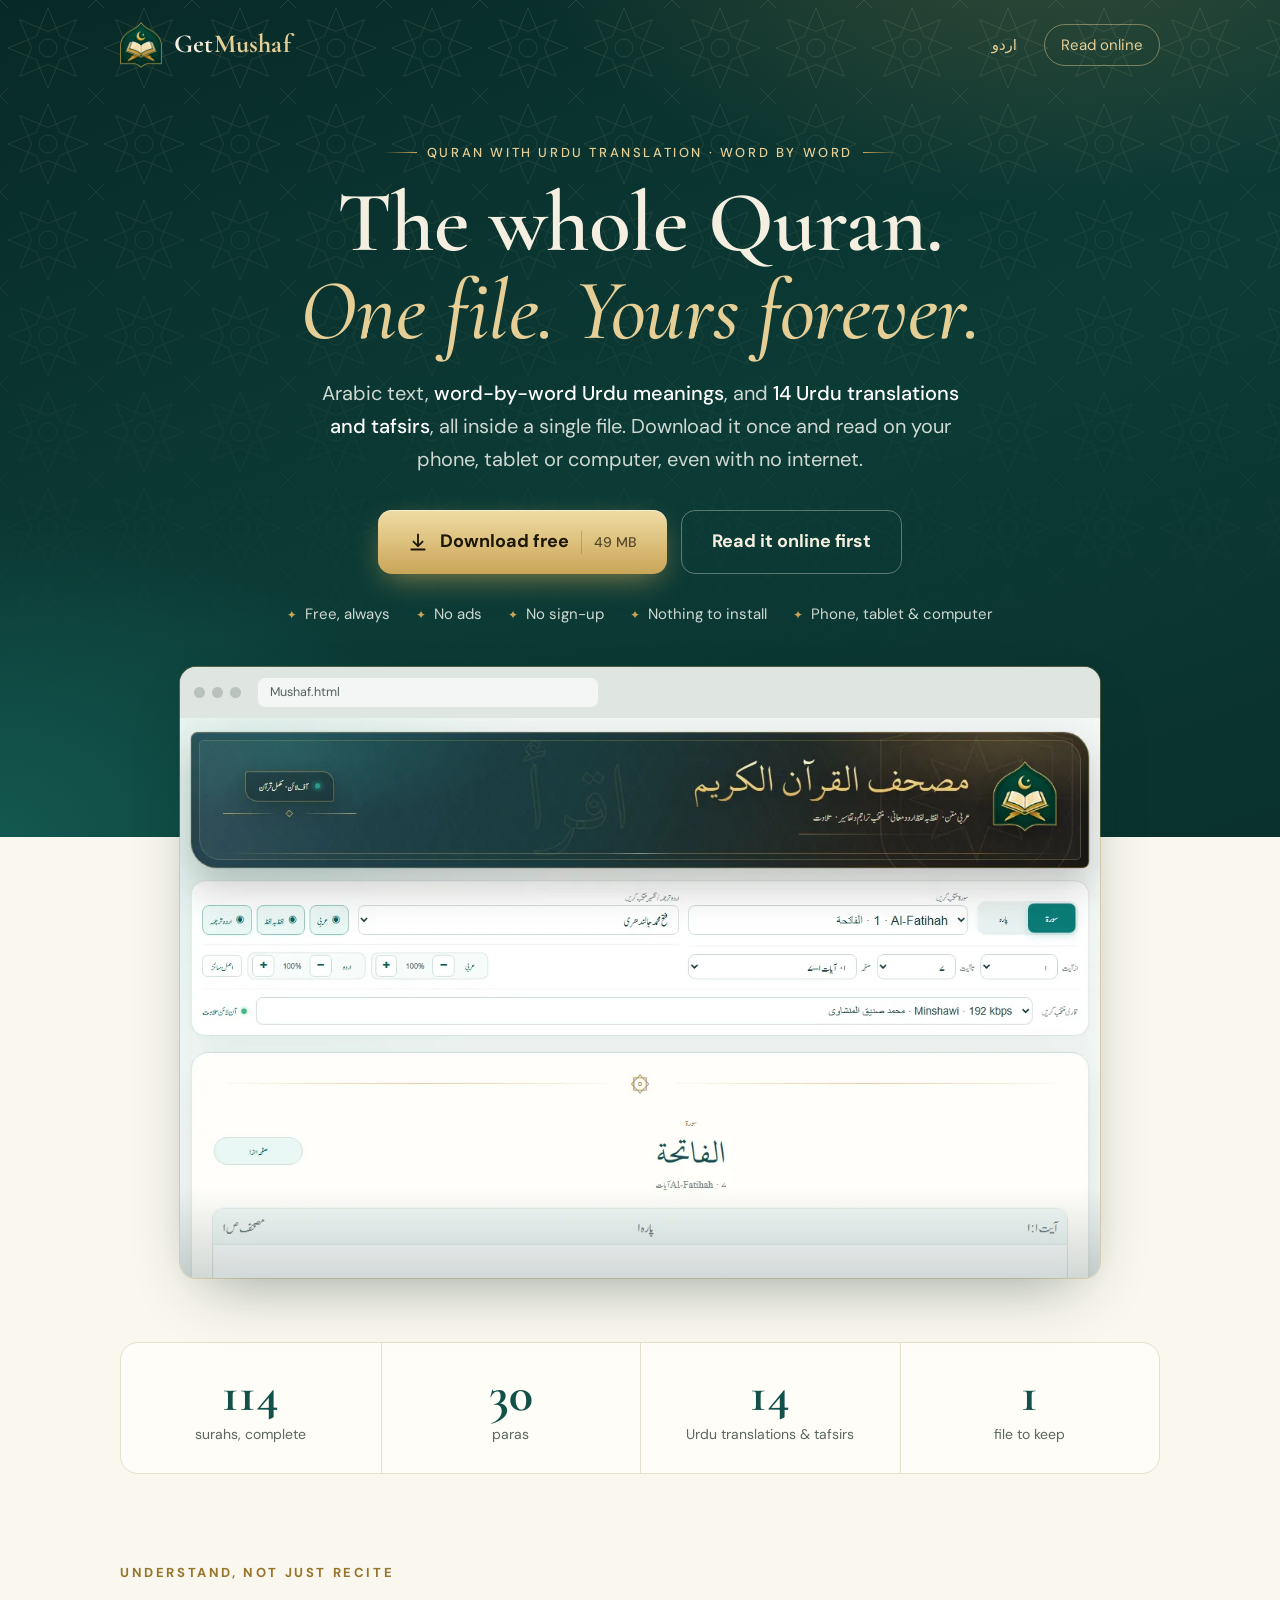
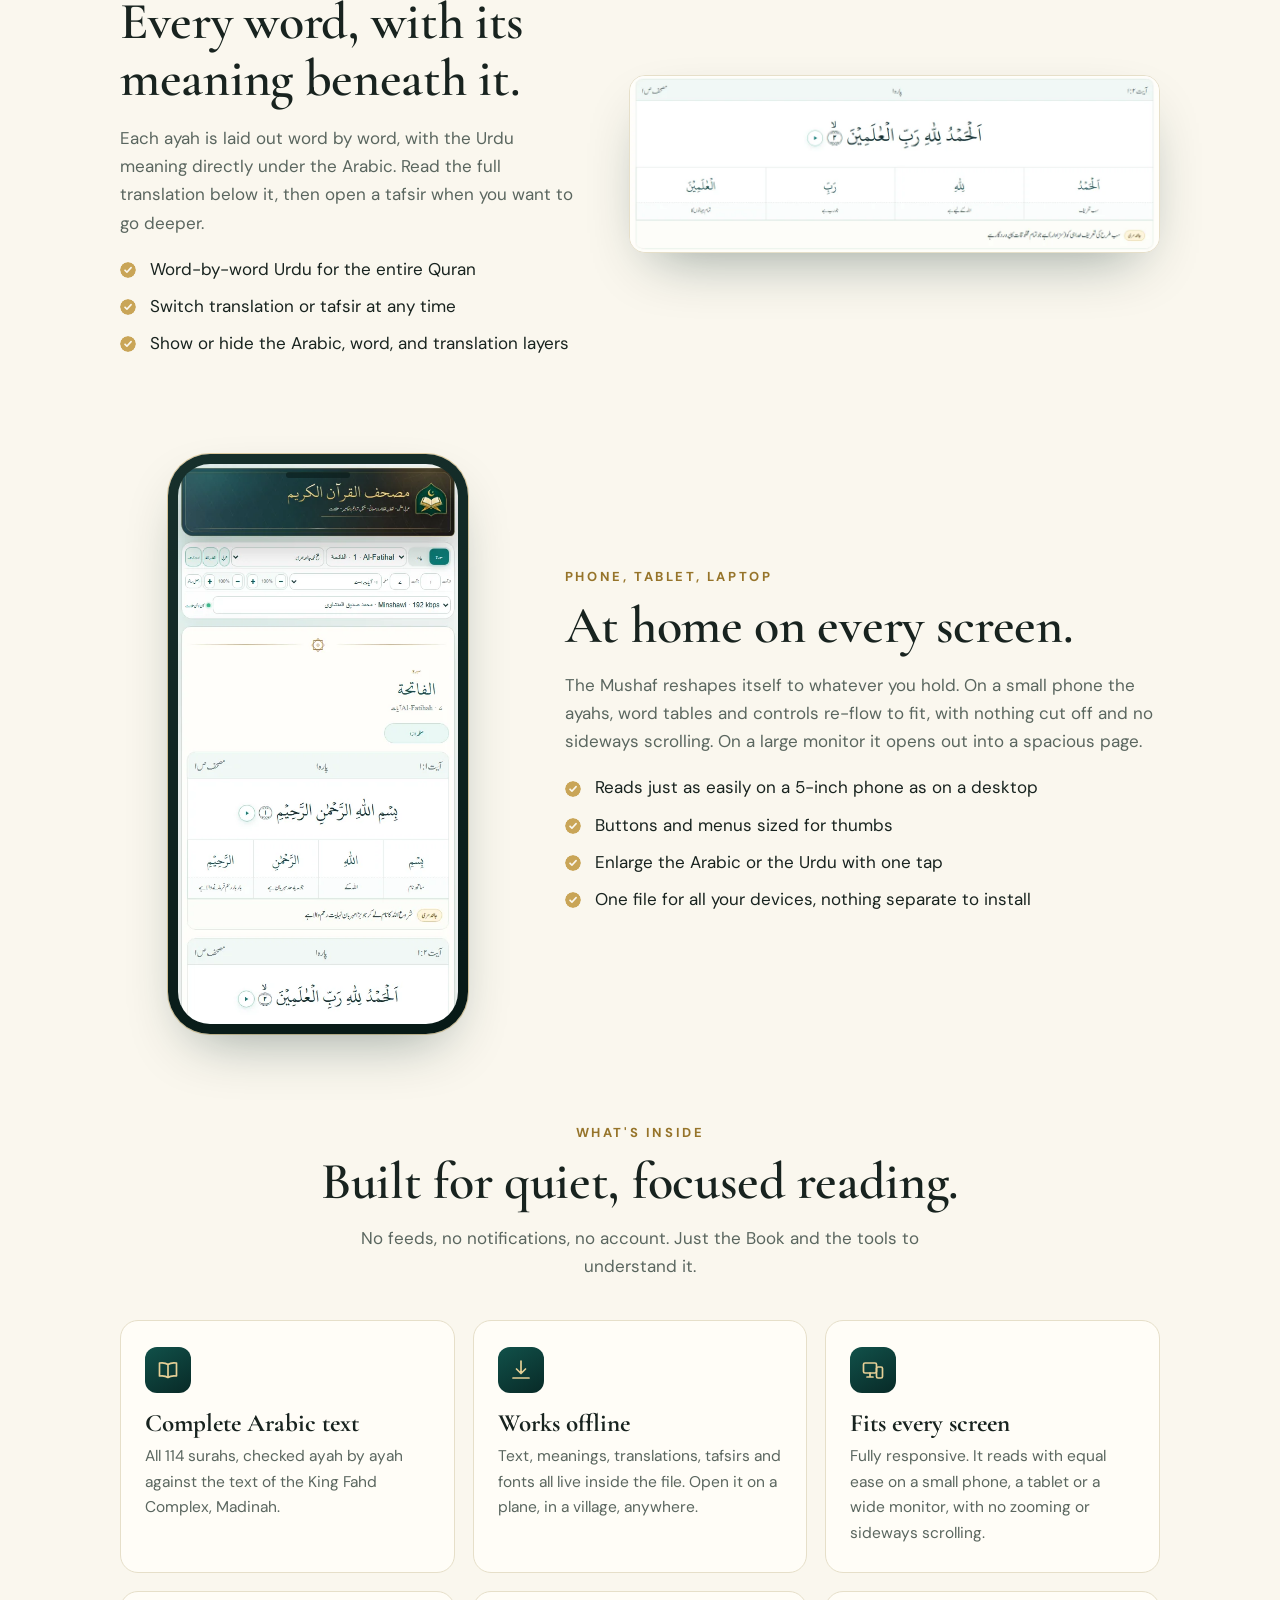
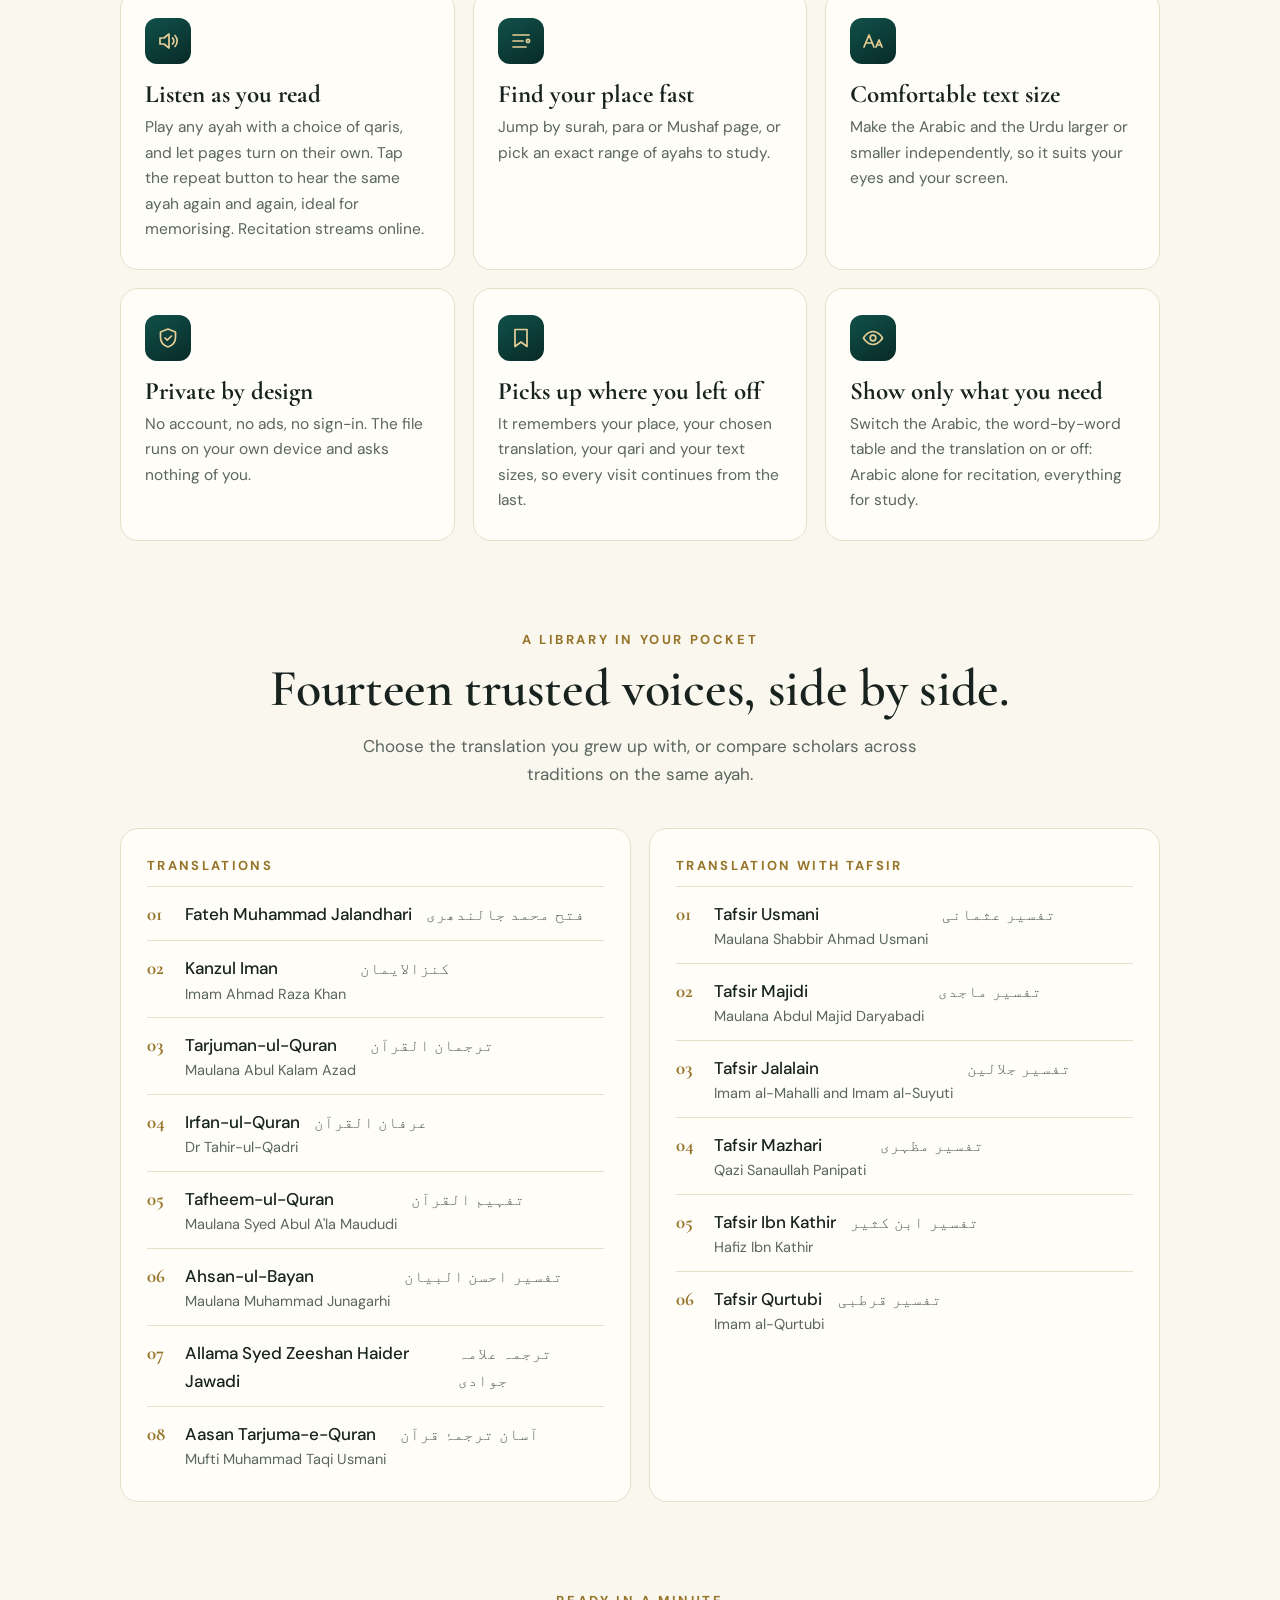
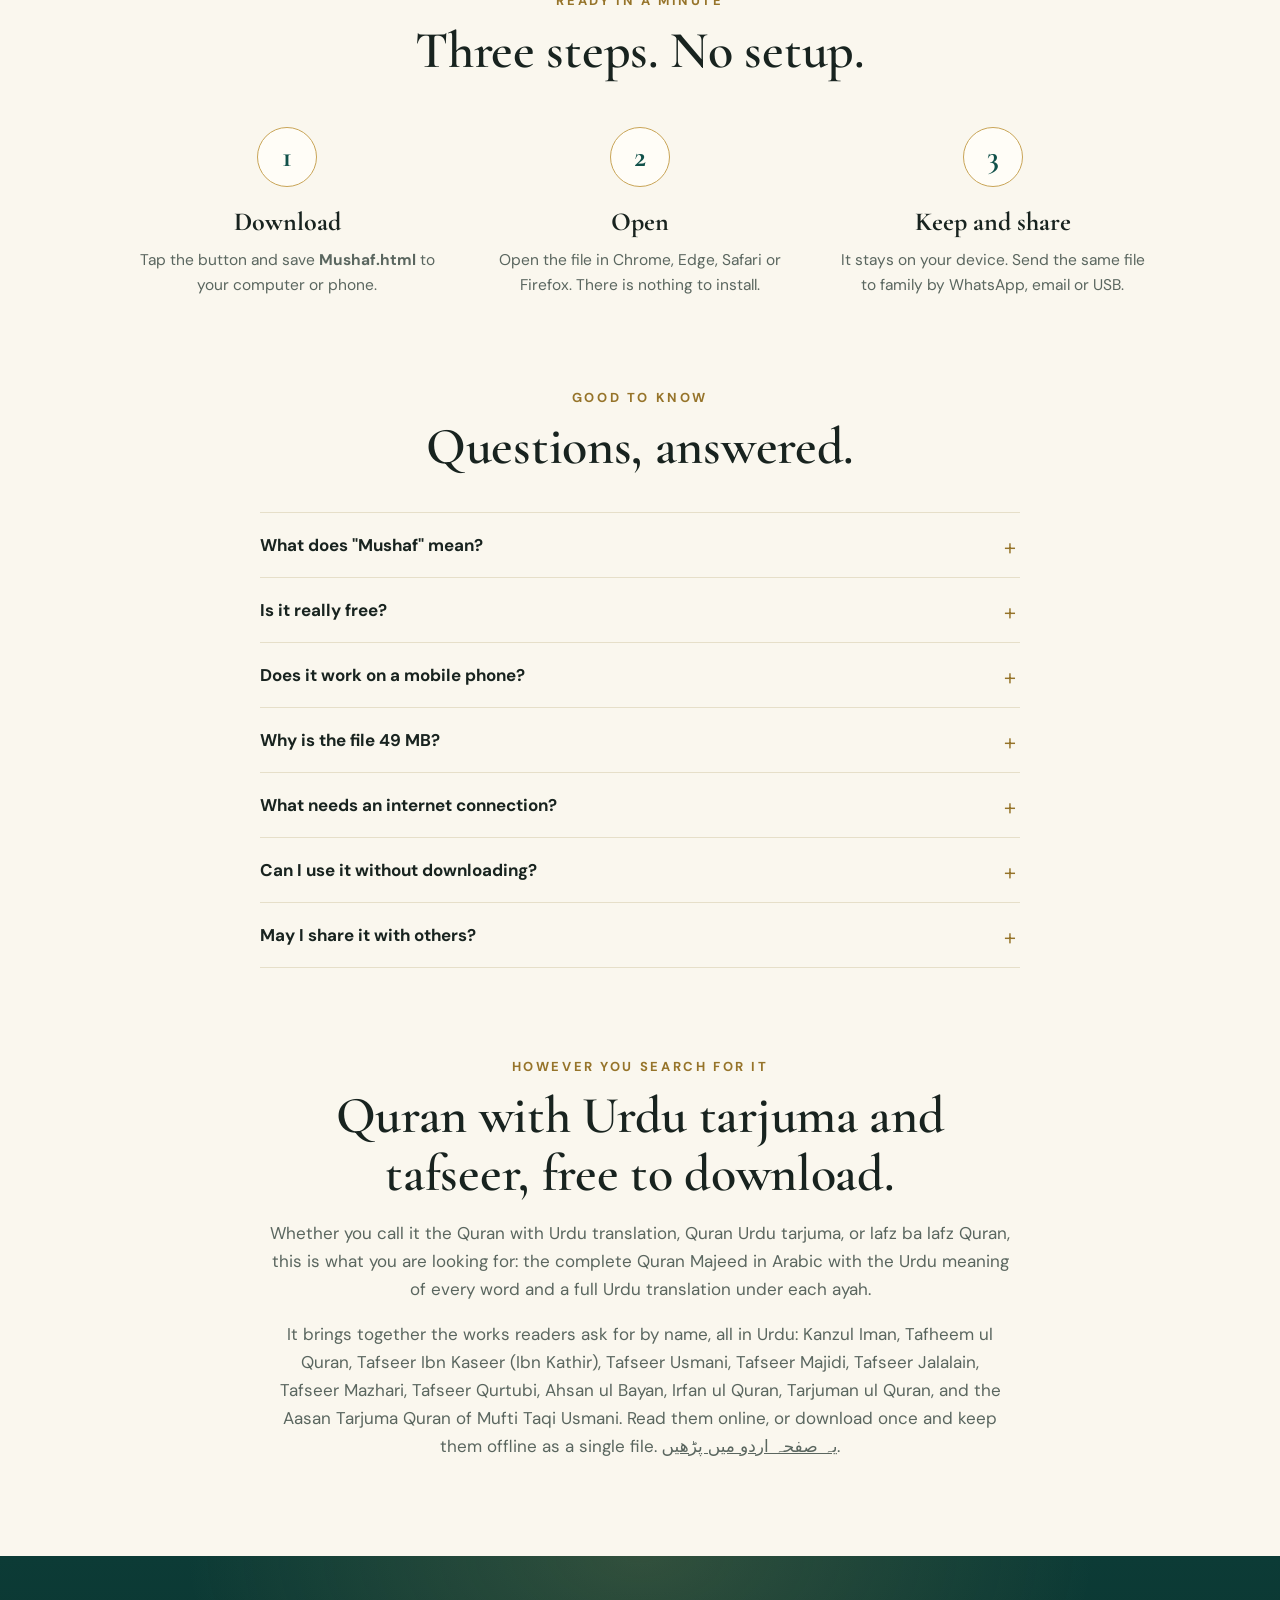
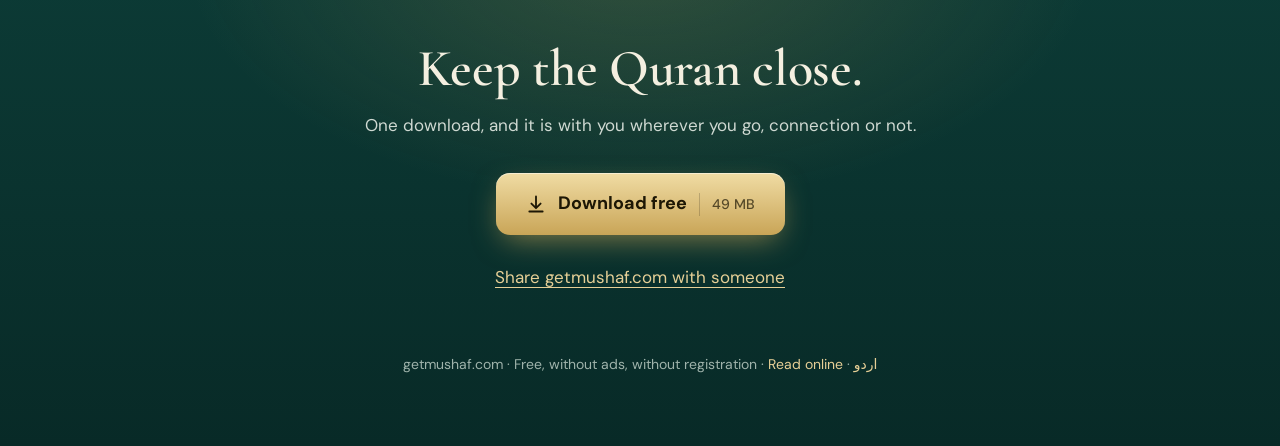
==== commit 56e6ad95: "Answer what Mushaf means, a search the Urdu page already appears for" ====
--- a/index.html
+++ b/index.html
@@ -3,8 +3,8 @@
 <head>
 <meta charset="utf-8">
 <meta name="viewport" content="width=device-width, initial-scale=1">
-<title>Quran with Urdu Translation &amp; Tafseer, Word by Word — Free Download | Get Mushaf</title>
-<meta name="description" content="Free Quran with Urdu translation: Arabic text, word-by-word Urdu meanings and 14 Urdu translations and tafseers (Kanzul Iman, Tafheem ul Quran, Tafseer Ibn Kaseer and more) in one offline file. Read online or download. No ads, no sign-up.">
+<title>Quran with Urdu Translation, Word by Word — Free | Get Mushaf</title>
+<meta name="description" content="Free Quran with Urdu translation: Arabic text, word-by-word Urdu meanings and 14 tafseers incl. Kanzul Iman and Ibn Kaseer. Works offline. No ads.">
 <link rel="canonical" href="https://getmushaf.com/">
 <link rel="alternate" hreflang="en" href="https://getmushaf.com/">
 <link rel="alternate" hreflang="ur" href="https://getmushaf.com/ur/">
@@ -27,7 +27,7 @@
 <link rel="preconnect" href="https://fonts.gstatic.com" crossorigin>
 <link href="https://fonts.googleapis.com/css2?family=Cormorant+Garamond:ital,wght@0,500;0,600;0,700;1,500&family=DM+Sans:opsz,wght@9..40,400;9..40,500;9..40,700&display=swap" rel="stylesheet">
 <script type="application/ld+json">
-{"@context": "https://schema.org", "@graph": [{"@type": "WebSite", "@id": "https://getmushaf.com/#site", "url": "https://getmushaf.com/", "name": "Get Mushaf", "alternateName": ["Quran Fahm Mushaf", "قرآن فہم مصحف"], "inLanguage": ["en", "ur"]}, {"@type": "SoftwareApplication", "@id": "https://getmushaf.com/#app", "name": "Quran Fahm Mushaf", "alternateName": "قرآن فہم مصحف", "applicationCategory": "EducationalApplication", "operatingSystem": "Windows, macOS, Linux, Android, iOS (any web browser)", "offers": {"@type": "Offer", "price": "0", "priceCurrency": "USD"}, "isAccessibleForFree": true, "url": "https://getmushaf.com/", "downloadUrl": "https://getmushaf.com/Mushaf.html", "fileSize": "49MB", "inLanguage": ["ar", "ur"], "image": "https://getmushaf.com/assets/og.jpg", "screenshot": ["https://getmushaf.com/assets/app.webp", "https://getmushaf.com/assets/phone.webp"], "description": "Complete offline Quran in a single HTML file: Arabic text, word-by-word Urdu meanings, and 14 Urdu translations and tafsirs, with online recitation.", "featureList": ["Complete Arabic text of the Quran", "Word-by-word Urdu meanings", "14 Urdu translations and tafsirs", "Works offline in any browser", "Responsive on phone, tablet and desktop", "Ayah-by-ayah recitation with repeat", "Browse by surah, para, page or ayah range", "Adjustable Arabic and Urdu text size"]}, {"@type": "FAQPage", "@id": "https://getmushaf.com/#faq", "mainEntity": [{"@type": "Question", "name": "Is it really free?", "acceptedAnswer": {"@type": "Answer", "text": "Yes. There is no price, no trial, no ads and no account. Download it and it is yours to keep and to pass on."}}, {"@type": "Question", "name": "Does it work on a mobile phone?", "acceptedAnswer": {"@type": "Answer", "text": "Yes. The Mushaf is fully responsive, so the layout adapts to small phones, tablets and large screens alike. Open it online in your phone's browser, or download the file and open it from your downloads."}}, {"@type": "Question", "name": "Why is the file 49 MB?", "acceptedAnswer": {"@type": "Answer", "text": "Because everything is inside it: the whole Arabic text, word-by-word meanings, fourteen translations and tafsirs, and the fonts. That is what lets it work with no internet."}}, {"@type": "Question", "name": "What needs an internet connection?", "acceptedAnswer": {"@type": "Answer", "text": "Only the audio recitation, which streams when you press play. Reading, meanings, translations and tafsirs all work offline."}}, {"@type": "Question", "name": "Can I use it without downloading?", "acceptedAnswer": {"@type": "Answer", "text": "Yes. Choose Read it online and it opens right in your browser. The first load takes a little while because the whole Mushaf arrives at once."}}, {"@type": "Question", "name": "May I share it with others?", "acceptedAnswer": {"@type": "Answer", "text": "Please do. Send the file itself or simply share the address getmushaf.com."}}]}]}
+{"@context": "https://schema.org", "@graph": [{"@type": "WebSite", "@id": "https://getmushaf.com/#site", "url": "https://getmushaf.com/", "name": "Get Mushaf", "alternateName": ["Quran Fahm Mushaf", "قرآن فہم مصحف"], "inLanguage": ["en", "ur"]}, {"@type": "SoftwareApplication", "@id": "https://getmushaf.com/#app", "name": "Quran Fahm Mushaf", "alternateName": "قرآن فہم مصحف", "applicationCategory": "EducationalApplication", "operatingSystem": "Windows, macOS, Linux, Android, iOS (any web browser)", "offers": {"@type": "Offer", "price": "0", "priceCurrency": "USD"}, "isAccessibleForFree": true, "url": "https://getmushaf.com/", "downloadUrl": "https://getmushaf.com/Mushaf.html", "fileSize": "49MB", "inLanguage": ["ar", "ur"], "image": "https://getmushaf.com/assets/og.jpg", "screenshot": ["https://getmushaf.com/assets/app.webp", "https://getmushaf.com/assets/phone.webp"], "description": "Complete offline Quran in a single HTML file: Arabic text, word-by-word Urdu meanings, and 14 Urdu translations and tafsirs, with online recitation.", "featureList": ["Complete Arabic text of the Quran", "Word-by-word Urdu meanings", "14 Urdu translations and tafsirs", "Works offline in any browser", "Responsive on phone, tablet and desktop", "Ayah-by-ayah recitation with repeat", "Browse by surah, para, page or ayah range", "Adjustable Arabic and Urdu text size"]}, {"@type": "FAQPage", "@id": "https://getmushaf.com/#faq", "mainEntity": [{"@type": "Question", "name": "What does \"Mushaf\" mean?", "acceptedAnswer": {"@type": "Answer", "text": "Mushaf is an Arabic word for a bound collection of written pages, and it is the name for a written or printed copy of the Quran. Quran Fahm Mushaf is a digital copy, with word-by-word Urdu meanings, translations and tafsirs alongside the Arabic text."}}, {"@type": "Question", "name": "Is it really free?", "acceptedAnswer": {"@type": "Answer", "text": "Yes. There is no price, no trial, no ads and no account. Download it and it is yours to keep and to pass on."}}, {"@type": "Question", "name": "Does it work on a mobile phone?", "acceptedAnswer": {"@type": "Answer", "text": "Yes. The Mushaf is fully responsive, so the layout adapts to small phones, tablets and large screens alike. Open it online in your phone's browser, or download the file and open it from your downloads."}}, {"@type": "Question", "name": "Why is the file 49 MB?", "acceptedAnswer": {"@type": "Answer", "text": "Because everything is inside it: the whole Arabic text, word-by-word meanings, fourteen translations and tafsirs, and the fonts. That is what lets it work with no internet."}}, {"@type": "Question", "name": "What needs an internet connection?", "acceptedAnswer": {"@type": "Answer", "text": "Only the audio recitation, which streams when you press play. Reading, meanings, translations and tafsirs all work offline."}}, {"@type": "Question", "name": "Can I use it without downloading?", "acceptedAnswer": {"@type": "Answer", "text": "Yes. Choose Read it online and it opens right in your browser. The first load takes a little while because the whole Mushaf arrives at once."}}, {"@type": "Question", "name": "May I share it with others?", "acceptedAnswer": {"@type": "Answer", "text": "Please do. Send the file itself or simply share the address getmushaf.com."}}]}]}
 </script>
 <link rel="stylesheet" href="assets/site.css">
 </head>
@@ -226,6 +226,10 @@
       </div>
       <div class="faq">
         <details>
+          <summary>What does "Mushaf" mean?</summary>
+          <p>Mushaf is an Arabic word for a bound collection of written pages, and it is the name for a written or printed copy of the Quran. Quran Fahm Mushaf is a digital copy, with word-by-word Urdu meanings, translations and tafsirs alongside the Arabic text.</p>
+        </details>
+        <details>
           <summary>Is it really free?</summary>
           <p>Yes. There is no price, no trial, no ads and no account. Download it and it is yours to keep and to pass on.</p>
         </details>
--- a/assets/site.css
+++ b/assets/site.css
@@ -167,18 +167,24 @@
 
   /* ---------- Urdu (right-to-left) page ---------- */
   [dir="rtl"] * { letter-spacing:0 !important; }
-  [dir="rtl"] body { font-family:"Noto Nastaliq Urdu","Jameel Noori Nastaleeq","Segoe UI",Tahoma,sans-serif; line-height:2.3; font-size:17px; }
+  /* Same Urdu typeface as the Mushaf itself. Uses the installed copy when present, otherwise downloads it. */
+  @font-face { font-family:"Mushaf Urdu"; src:local("Jameel Noori Nastaleeq"), url("jameel-noori-nastaleeq.woff2") format("woff2"); font-weight:400; font-style:normal; font-display:swap; }
+  [dir="rtl"] body { font-family:"Mushaf Urdu","Jameel Noori Nastaleeq","Noto Nastaliq Urdu","Segoe UI",Tahoma,sans-serif; line-height:2; font-size:21px; }
   [dir="rtl"] h1, [dir="rtl"] h2, [dir="rtl"] h3, [dir="rtl"] .logo, [dir="rtl"] .kicker { font-family:inherit; font-style:normal; }
   [dir="rtl"] .logo { font-family:var(--display); direction:ltr; }
-  [dir="rtl"] h1 { font-size:clamp(32px,6vw,58px); line-height:1.9; font-weight:700; }
+  [dir="rtl"] h1 { font-size:clamp(40px,7.6vw,76px); line-height:1.65; font-weight:700; }
   [dir="rtl"] h1 em { font-style:normal; font-weight:700; }
-  [dir="rtl"] h2 { font-size:clamp(26px,4vw,38px); line-height:2; font-weight:700; }
-  [dir="rtl"] .feat h3, [dir="rtl"] .step h3 { font-size:21px; line-height:2.1; }
-  [dir="rtl"] .kicker, [dir="rtl"] .eyebrow, [dir="rtl"] .shelf h3 { font-size:15px; text-transform:none; }
+  [dir="rtl"] h2 { font-size:clamp(33px,5vw,50px); line-height:1.75; font-weight:700; }
+  [dir="rtl"] .feat h3, [dir="rtl"] .step h3 { font-size:27px; line-height:1.8; }
+  [dir="rtl"] .kicker, [dir="rtl"] .eyebrow, [dir="rtl"] .shelf h3 { font-size:20px; text-transform:none; }
+  [dir="rtl"] .lede { font-size:clamp(21px,2.7vw,26px); }
+  [dir="rtl"] .trust, [dir="rtl"] .feat p, [dir="rtl"] .step p, [dir="rtl"] .nav a.mini { font-size:19px; }
+  [dir="rtl"] .numbers span, [dir="rtl"] .shelf li span, [dir="rtl"] footer { font-size:18px; }
+  [dir="rtl"] .nav a.mini.en { font-size:15px; }
   [dir="rtl"] .numbers b, [dir="rtl"] .step::before, [dir="rtl"] .shelf li::before { font-family:var(--display); }
-  [dir="rtl"] .btn { font-size:19px; line-height:1.9; padding-block:10px; }
+  [dir="rtl"] .btn { font-size:24px; line-height:1.7; padding-block:10px; }
   [dir="rtl"] .btn.gold small, [dir="rtl"] .nav a.mini.en { font-family:var(--body); direction:ltr; }
   [dir="rtl"] .shelf li i { font-family:var(--body); font-size:14px; direction:ltr; }
-  [dir="rtl"] .ticks li::before { top:.9em; }
+  [dir="rtl"] .ticks li::before { top:.6em; }
   [dir="rtl"] summary::after { font-family:var(--display); }
   @media (max-width:560px) { .nav a.mini { padding:7px 12px; font-size:14px; } }
